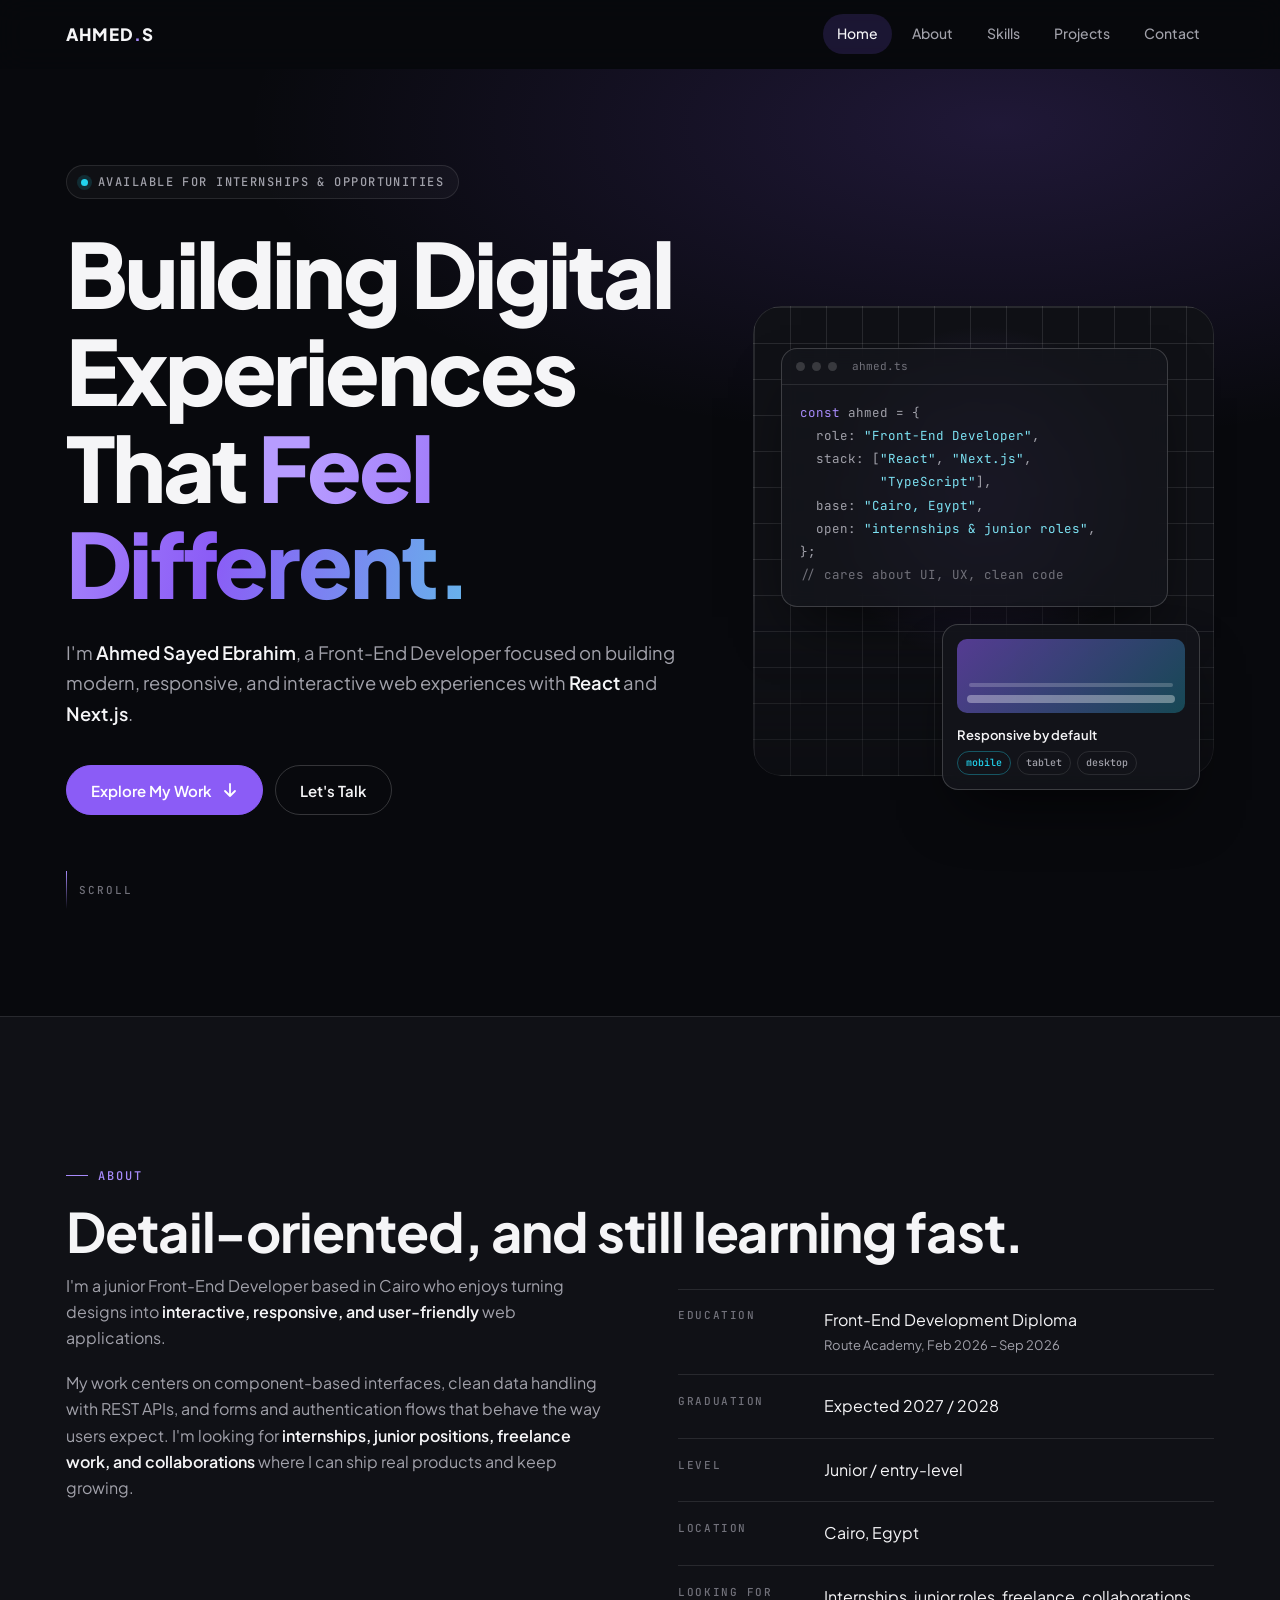
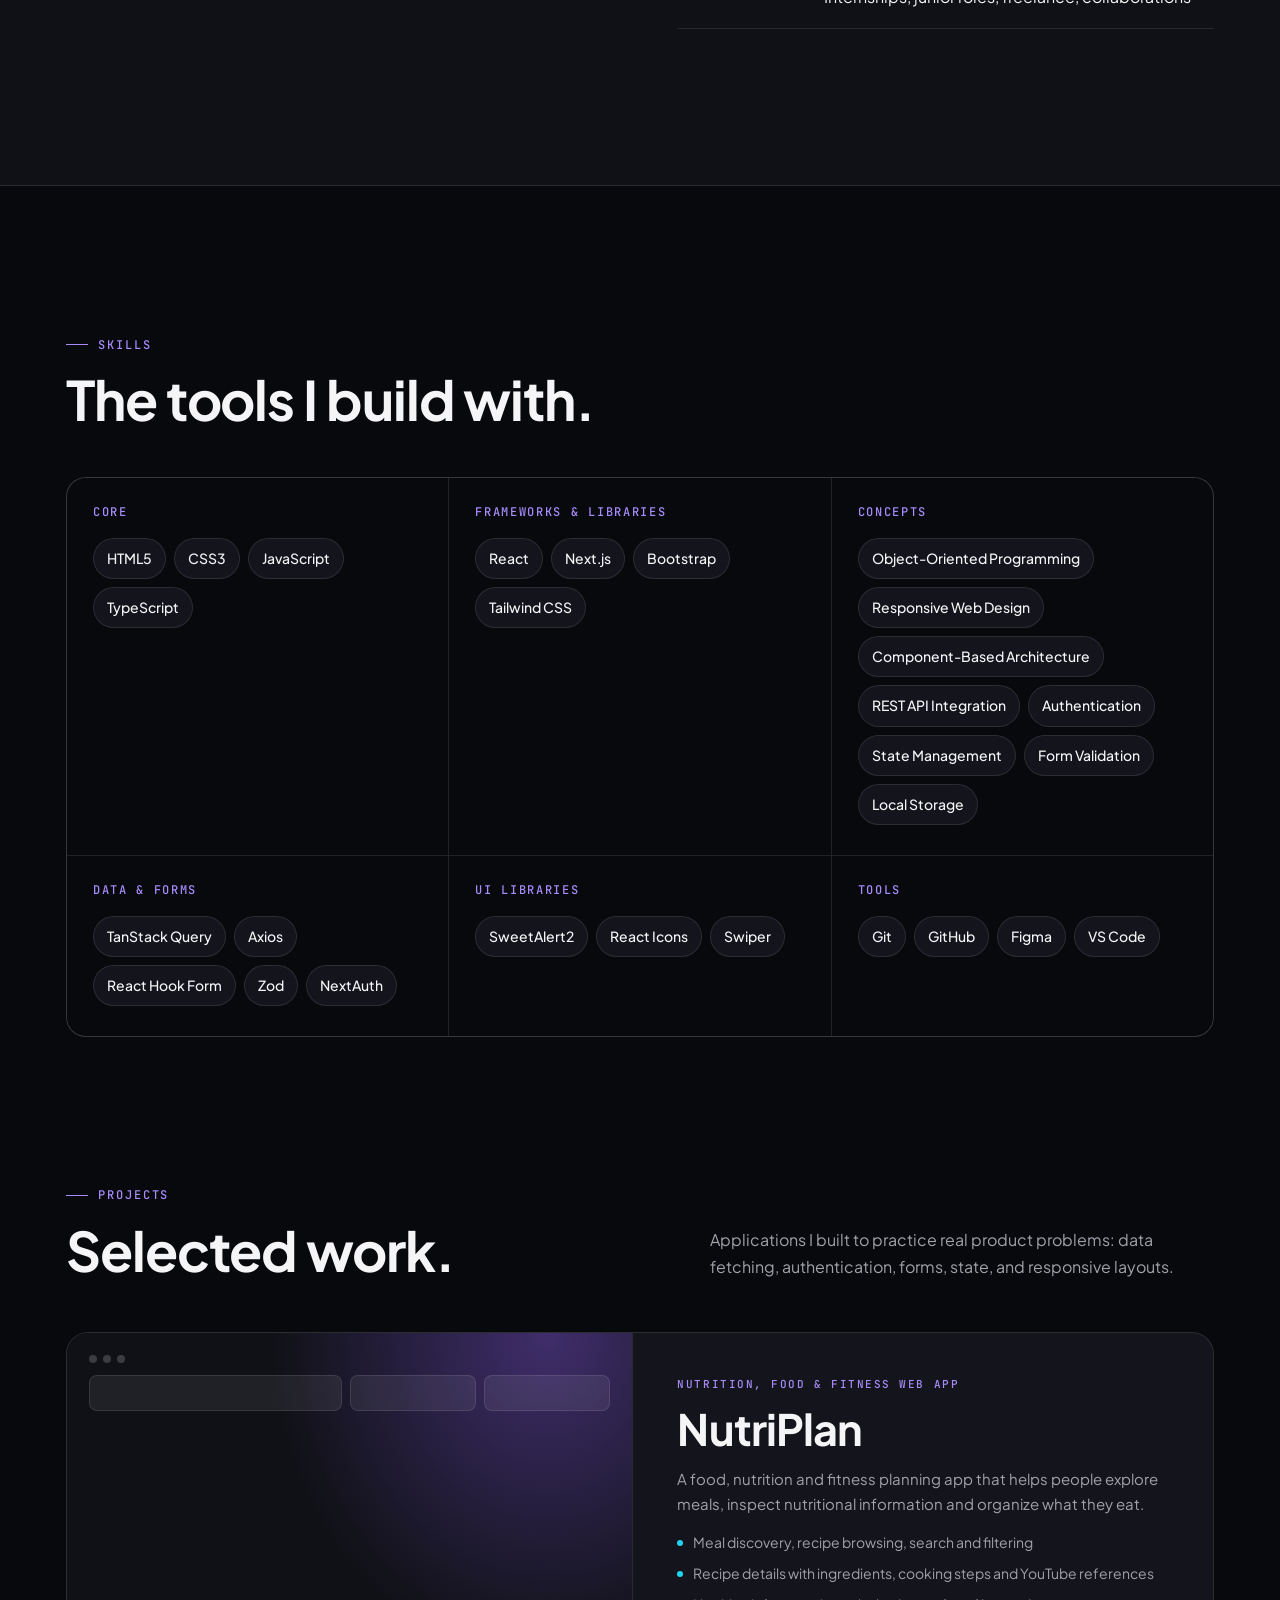
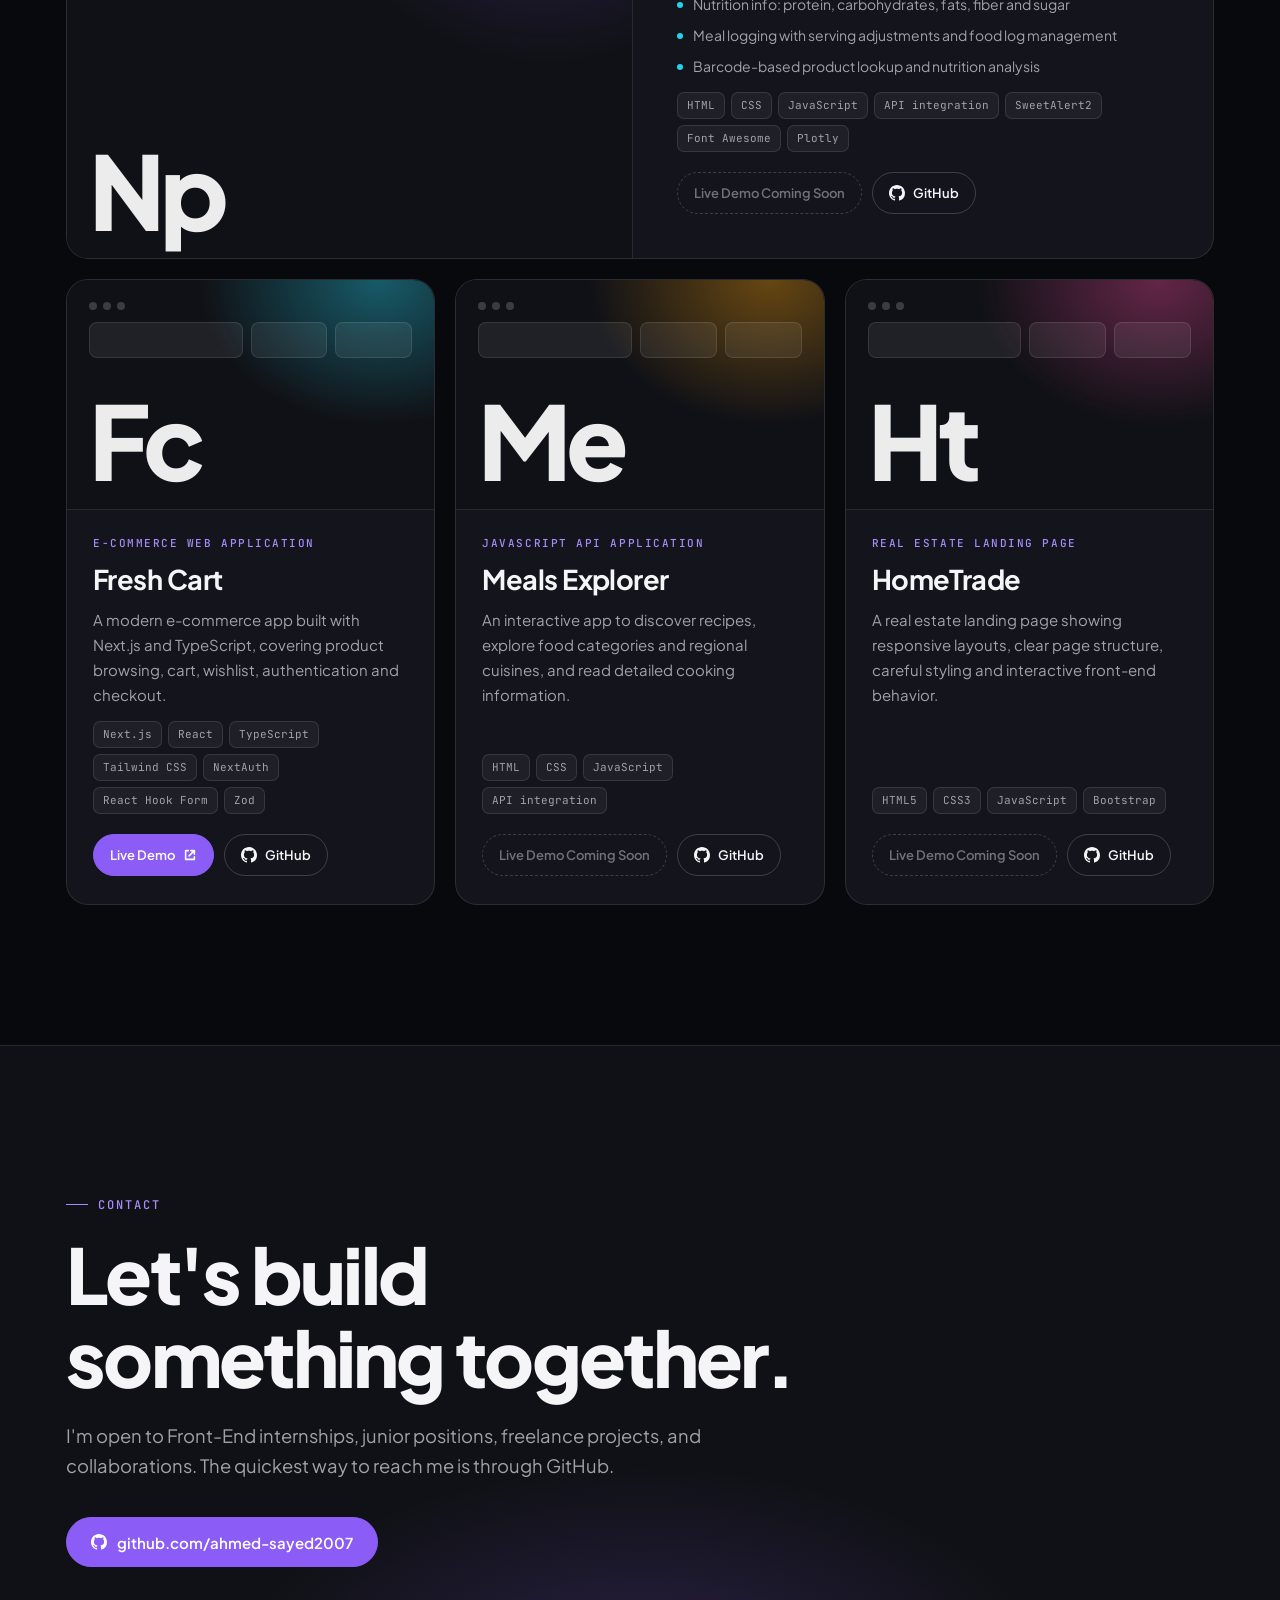
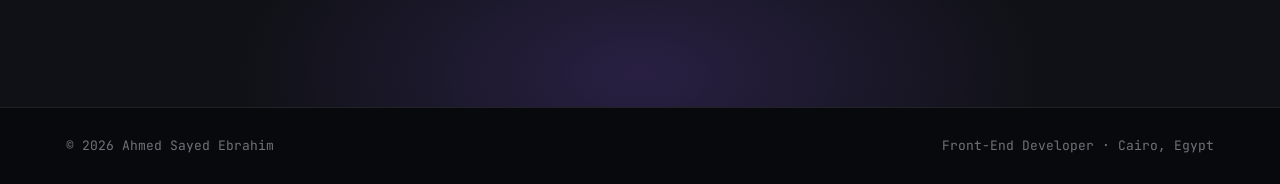
==== index.html @ 76c89a64 "Add portfolio site Single-page Front-End Developer portfolio with cinematic intro and scroll animati" ====
<!doctype html>
<html lang="en">
<head>
<meta charset="utf-8">
<meta name="viewport" content="width=device-width,initial-scale=1,viewport-fit=cover">
<style>html{padding-top:env(safe-area-inset-top,0px);padding-bottom:env(safe-area-inset-bottom,0px)}body{margin:0}img{max-width:100%}[hidden]{display:none!important}</style>
<title>Ahmed Sayed Portfolio</title>
<meta name="claude:viewport-fit-sides" content="cover">
<script>/* Motion is progressive enhancement: skipped for reduced motion, and removed if the setup script fails. */
(function(){var r=document.documentElement;if(!matchMedia('(prefers-reduced-motion: reduce)').matches&&'IntersectionObserver' in window){r.classList.add('anim');setTimeout(function(){if(!window.__animOK)r.classList.remove('anim')},3500)}})();</script>
<meta name="description" content="Ahmed Sayed Ebrahim is a Front-End Developer in Cairo, Egypt, building modern, responsive and interactive web applications with React, Next.js and TypeScript.">
<meta property="og:title" content="Ahmed Sayed Ebrahim | Front-End Developer">
<meta property="og:description" content="Modern, responsive and interactive web experiences with React and Next.js. Open to internships, junior roles and freelance work.">
<meta property="og:type" content="website">
<script>/* ===== Portfolio intro controller =====
   INTRO.mode: "session" plays once per browser session, "always" plays on every load, "off" disables it.
   Skipped for reduced motion and for deep links such as #projects. Everything is cleaned up in finish(). */
(function(){
  var INTRO = {mode: "session", exitAt: 1900};
  var r = document.documentElement, KEY = "ahmed-intro-seen";
  function seen(){ try { return sessionStorage.getItem(KEY) === "1"; } catch(e){ return false; } }
  function mark(){ try { sessionStorage.setItem(KEY, "1"); } catch(e){} }
  if (INTRO.mode === "off" || matchMedia("(prefers-reduced-motion: reduce)").matches ||
      (INTRO.mode === "session" && seen()) || (location.hash && location.hash !== "#home")) return;
  r.classList.add("intro-on", "intro-live");
  var exited = false, done = false, timers = [];
  function later(fn, ms){ timers.push(setTimeout(fn, ms)); }
  function setInert(on){ [].forEach.call(document.querySelectorAll("header.nav, main, footer, .skip"), function(e){ if (on) e.setAttribute("inert", ""); else e.removeAttribute("inert"); }); }
  function release(){ r.classList.remove("intro-on"); setInert(false); }
  function finish(){
    if (done) return; done = true;
    timers.forEach(clearTimeout); release();
    r.classList.remove("intro-live");
    var el = document.getElementById("intro"); if (el) el.remove();
    document.removeEventListener("click", onClick); document.removeEventListener("keydown", onKey);
  }
  function exit(fast){
    if (exited || done) return; exited = true; mark();
    var el = document.getElementById("intro"); if (!el) { finish(); return; }
    el.classList.add("exit"); if (fast) el.classList.add("fast");
    later(release, fast ? 350 : 550);   /* hero entrance starts and scrolling returns while the curtain is still lifting */
    later(finish, fast ? 1100 : 1400);
  }
  function onClick(e){ if (e.target.closest && e.target.closest("#introSkip")) exit(true); }
  function onKey(e){ if (e.key === "Escape") exit(true); }
  document.addEventListener("click", onClick); document.addEventListener("keydown", onKey);
  document.addEventListener("DOMContentLoaded", function(){ if (!exited && !done) setInert(true); });
  later(function(){ exit(false); }, INTRO.exitAt);
  later(finish, 6000);   /* hard failsafe: the page is never held longer than this */
})();</script>
<script type="application/ld+json">{"@context":"https://schema.org","@type":"Person","name":"Ahmed Sayed Ebrahim","jobTitle":"Front-End Developer","address":{"@type":"PostalAddress","addressLocality":"Cairo","addressCountry":"EG"},"sameAs":["https://github.com/ahmed-sayed2007"],"knowsAbout":["React","Next.js","TypeScript","JavaScript","Tailwind CSS","Responsive Web Design"]}</script>
<link rel="preconnect" href="https://fonts.googleapis.com">
<link rel="preconnect" href="https://fonts.gstatic.com" crossorigin>
<link rel="stylesheet" href="https://fonts.googleapis.com/css2?family=Plus+Jakarta+Sans:wght@400;500;600;700;800&family=JetBrains+Mono:wght@400;500&display=swap">
<style>
/* Layout concept: dark editorial single-column flow. Big type hero beside a layered code/UI panel stack,
   one featured project row, then a compact project grid. Purple leads, cyan appears only in small highlights. */
:root{
  --bg:#08090D; --bg2:#101116; --card:#14151C;
  --fg:#F5F5F7; --fg2:#A1A1AA; --fg3:#71717A;
  --accent:#8B5CF6; --accent-text:#A78BFA; --accent2:#22D3EE;
  --line:rgba(255,255,255,.10); --line2:rgba(255,255,255,.18);
  --display:"Plus Jakarta Sans",system-ui,-apple-system,"Segoe UI",sans-serif;
  --mono:"JetBrains Mono",ui-monospace,SFMono-Regular,Menlo,monospace;
  --max:1180px;
  color-scheme:dark;
}
*{box-sizing:border-box}
html{scroll-behavior:smooth;scroll-padding-top:84px}
body{background:var(--bg);color:var(--fg);font:400 16px/1.65 var(--display);-webkit-font-smoothing:antialiased;overflow-x:hidden}
body::before{content:"";position:fixed;inset:0 0 auto;height:env(safe-area-inset-top,0px);z-index:60;background:var(--bg)}
a{color:inherit;text-decoration:none}
h1,h2,h3{margin:0;text-wrap:balance;letter-spacing:-.02em;line-height:1.08}
p{margin:0}
:focus-visible{outline:2px solid var(--accent2);outline-offset:3px;border-radius:6px}
.skip{position:absolute;left:16px;top:-60px;background:var(--fg);color:var(--bg);padding:8px 14px;border-radius:8px;z-index:100;font-weight:600}
.skip:focus{top:calc(env(safe-area-inset-top,0px) + 8px)}
.wrap{max-width:var(--max);margin:0 auto;padding-left:max(16px,env(safe-area-inset-left,0px));padding-right:max(16px,env(safe-area-inset-right,0px))}
section{padding-block:clamp(72px,11vw,140px)}
.eyebrow{font:500 12px/1 var(--mono);letter-spacing:.16em;text-transform:uppercase;color:var(--accent-text);display:inline-flex;align-items:center;gap:10px}
.eyebrow::before{content:"";width:22px;height:1px;background:var(--accent-text)}
.h2{font-size:clamp(2rem,5vw,3.4rem);font-weight:700;margin-top:18px}

/* nav */
.nav{position:sticky;top:env(safe-area-inset-top,0px);z-index:50;background:rgba(8,9,13,.72);backdrop-filter:blur(14px);-webkit-backdrop-filter:blur(14px);border-bottom:1px solid var(--line)}
.nav .wrap{display:flex;align-items:center;justify-content:space-between;height:68px}
.logo{font:800 17px/1 var(--display);letter-spacing:.06em}
.logo i{font-style:normal;color:var(--accent-text)}
.links{display:flex;gap:6px;align-items:center}
.links a{font-size:14px;font-weight:500;color:var(--fg2);padding:8px 14px;border-radius:999px;transition:color .2s,background .2s}
.links a:hover{color:var(--fg);background:rgba(255,255,255,.06)}
.links a.on{color:var(--fg);background:rgba(139,92,246,.16)}
.burger{display:none;background:none;border:1px solid var(--line2);color:var(--fg);width:44px;height:44px;border-radius:12px;cursor:pointer;align-items:center;justify-content:center}
.burger span,.burger span::before,.burger span::after{display:block;width:18px;height:2px;background:currentColor;border-radius:2px;position:relative;transition:transform .25s,background .25s}
.burger span::before,.burger span::after{content:"";position:absolute;left:0}
.burger span::before{top:-6px}.burger span::after{top:6px}
.burger[aria-expanded="true"] span{background:transparent}
.burger[aria-expanded="true"] span::before{transform:translateY(6px) rotate(45deg)}
.burger[aria-expanded="true"] span::after{transform:translateY(-6px) rotate(-45deg)}
@media(max-width:760px){
  .burger{display:inline-flex}
  .links{position:absolute;left:0;right:0;top:100%;flex-direction:column;align-items:stretch;gap:2px;padding:12px max(16px,env(safe-area-inset-right,0px)) 16px max(16px,env(safe-area-inset-left,0px));background:rgba(8,9,13,.96);border-bottom:1px solid var(--line);display:none}
  .links.open{display:flex}
  .links a{padding:14px 16px;font-size:16px}
}

/* hero */
.hero{overflow:hidden;padding-top:clamp(48px,8vw,96px);padding-bottom:clamp(56px,8vw,100px);position:relative;isolation:isolate}
.hero::before{content:"";position:absolute;inset:-10% -20% auto -20%;height:80%;z-index:-1;background:radial-gradient(60% 60% at 70% 20%,rgba(139,92,246,.18),transparent 70%)}
.hero-grid{display:grid;grid-template-columns:minmax(0,1.15fr) minmax(0,.85fr);gap:clamp(32px,5vw,72px);align-items:center}
.status{display:inline-flex;align-items:center;gap:10px;font:500 12px/1 var(--mono);letter-spacing:.12em;text-transform:uppercase;color:var(--fg2);border:1px solid var(--line);background:rgba(255,255,255,.03);padding:10px 14px;border-radius:999px}
.dot{width:7px;height:7px;border-radius:50%;background:var(--accent2);box-shadow:0 0 0 4px rgba(34,211,238,.14);animation:pulse 2.4s ease-in-out infinite}
@keyframes pulse{50%{box-shadow:0 0 0 7px rgba(34,211,238,0)}}
.hero h1{font-size:clamp(2.5rem,7.2vw,5.6rem);font-weight:800;margin-top:26px;letter-spacing:-.035em}
.grad{background:linear-gradient(100deg,#B79CFF 10%,var(--accent) 55%,#5EC8E8 110%);-webkit-background-clip:text;background-clip:text;color:transparent}
.lede{max-width:52ch;margin-top:26px;color:var(--fg2);font-size:clamp(1rem,1.6vw,1.15rem)}
.lede b{color:var(--fg);font-weight:600}
.cta{display:flex;flex-wrap:wrap;gap:12px;margin-top:36px}
.btn{display:inline-flex;align-items:center;gap:10px;font:600 15px/1 var(--display);padding:16px 24px;border-radius:999px;border:1px solid var(--line2);color:var(--fg);background:transparent;cursor:pointer;transition:transform .2s,background .2s,border-color .2s}
.btn:hover{transform:translateY(-2px);border-color:rgba(255,255,255,.34);background:rgba(255,255,255,.05)}
.btn.primary{background:var(--accent);border-color:var(--accent);color:#fff}
.btn.primary:hover{background:#9B73F8;border-color:#9B73F8}
.btn svg{width:16px;height:16px}
.scroll{display:inline-flex;align-items:center;gap:12px;margin-top:56px;font:500 11px/1 var(--mono);letter-spacing:.18em;text-transform:uppercase;color:var(--fg3)}
.scroll i{width:1px;height:38px;background:linear-gradient(var(--accent-text),transparent);animation:drip 2s ease-in-out infinite;transform-origin:top}
@keyframes drip{0%{transform:scaleY(.2)}60%{transform:scaleY(1)}100%{transform:scaleY(1);opacity:.2}}

/* hero visual: layered panels over a light-following grid */
.stage{position:relative;aspect-ratio:1/1.02;max-width:520px;margin-inline:auto;width:100%;--mx:50%;--my:40%}
.grid-bg{position:absolute;inset:0;border-radius:28px;border:1px solid var(--line);background:
  radial-gradient(240px circle at var(--mx) var(--my),rgba(139,92,246,.28),transparent 70%),
  linear-gradient(var(--line) 1px,transparent 1px) 0 0/36px 36px,
  linear-gradient(90deg,var(--line) 1px,transparent 1px) 0 0/36px 36px,var(--bg2);
  -webkit-mask:linear-gradient(#000 60%,rgba(0,0,0,.55));mask:linear-gradient(#000 60%,rgba(0,0,0,.55))}
.panel{position:absolute;background:rgba(20,21,28,.82);backdrop-filter:blur(10px);-webkit-backdrop-filter:blur(10px);border:1px solid var(--line2);border-radius:16px;box-shadow:0 30px 60px -20px rgba(0,0,0,.7)}
.code{left:6%;top:9%;width:84%;padding:0;animation:float 9s ease-in-out infinite}
.bar{display:flex;align-items:center;gap:7px;padding:12px 14px;border-bottom:1px solid var(--line)}
.bar i{width:9px;height:9px;border-radius:50%;background:rgba(255,255,255,.16)}
.bar span{margin-left:8px;font:400 11px/1 var(--mono);color:var(--fg3)}
.code pre{margin:0;padding:16px 18px 20px;font:400 clamp(10.5px,1.55vw,12.5px)/1.85 var(--mono);color:var(--fg2);overflow:hidden;white-space:pre-wrap}
.k{color:var(--accent-text)}.s{color:#7DE3F4}.c{color:var(--fg3)}
.card{right:3%;bottom:-3%;width:56%;padding:14px;animation:float 9s ease-in-out -4s infinite reverse}
.mock{height:74px;border-radius:10px;background:linear-gradient(135deg,rgba(139,92,246,.55),rgba(34,211,238,.28));position:relative;overflow:hidden}
.mock::after{content:"";position:absolute;inset:auto 10px 10px 10px;height:8px;border-radius:4px;background:rgba(255,255,255,.35);box-shadow:0 -14px 0 -2px rgba(255,255,255,.2)}
.card h4{margin:12px 0 4px;font-size:13px;font-weight:600}
.chips{display:flex;gap:6px;flex-wrap:wrap}
.chips span{font:500 10px/1 var(--mono);padding:6px 8px;border-radius:999px;border:1px solid var(--line);color:var(--fg2)}
.chips span.live{color:var(--accent2);border-color:rgba(34,211,238,.35)}
@keyframes float{50%{transform:translateY(-8px)}}

/* about */
.about{background:var(--bg2);border-block:1px solid var(--line)}
.about-grid{display:grid;grid-template-columns:minmax(0,1fr) minmax(0,1fr);gap:clamp(32px,6vw,96px);margin-top:12px}
.about p{color:var(--fg2);max-width:58ch}
.about p+p{margin-top:18px}
.about p b{color:var(--fg);font-weight:600}
.facts{display:grid;gap:0;align-self:start;border-top:1px solid var(--line)}
.fact{display:grid;grid-template-columns:130px minmax(0,1fr);gap:16px;padding:18px 0;border-bottom:1px solid var(--line)}
.fact dt{font:500 11px/1.6 var(--mono);letter-spacing:.14em;text-transform:uppercase;color:var(--fg3)}
.fact dd{margin:0;color:var(--fg)}
.fact small{display:block;color:var(--fg2);font-size:13px;margin-top:2px}
@media(max-width:820px){.hero-grid,.about-grid{grid-template-columns:minmax(0,1fr)}.fact{grid-template-columns:100px minmax(0,1fr)}}

/* skills */
.skill-grid{display:grid;grid-template-columns:repeat(auto-fit,minmax(min(100%,300px),1fr));gap:1px;margin-top:48px;background:var(--line);border:1px solid var(--line);border-radius:20px;overflow:hidden}
.skill{background:var(--bg);padding:28px 26px 30px;min-width:0}
.skill h3{font:500 12px/1 var(--mono);letter-spacing:.14em;text-transform:uppercase;color:var(--accent-text)}
.skill ul{list-style:none;margin:20px 0 0;padding:0;display:flex;flex-wrap:wrap;gap:8px}
.skill li{font-size:14px;font-weight:500;padding:8px 13px;border-radius:999px;background:var(--card);border:1px solid var(--line);color:var(--fg);transition:border-color .2s,transform .2s}
.skill li:hover{border-color:rgba(139,92,246,.6);transform:translateY(-2px)}

/* projects */
.proj-head{display:flex;justify-content:space-between;align-items:end;gap:24px;flex-wrap:wrap}
.proj-head p{color:var(--fg2);max-width:42ch}
.projects{display:grid;grid-template-columns:repeat(3,minmax(0,1fr));gap:20px;margin-top:52px}
.proj{background:var(--card);border:1px solid var(--line);border-radius:22px;overflow:hidden;display:flex;flex-direction:column;min-width:0;transition:border-color .25s,transform .25s}
.proj:hover{border-color:rgba(139,92,246,.55);transform:translateY(-4px)}
.proj.feat{grid-column:1/-1;flex-direction:row}
.media{position:relative;aspect-ratio:16/10;background:var(--bg2);overflow:hidden;border-bottom:1px solid var(--line)}
.proj.feat .media{flex:1.15;aspect-ratio:auto;min-height:340px;border-bottom:0;border-right:1px solid var(--line)}
.media img{width:100%;height:100%;object-fit:cover;display:block}
.ph{position:absolute;inset:0;padding:22px;display:flex;flex-direction:column;gap:12px;background:
  radial-gradient(70% 90% at 85% 0%,color-mix(in srgb,var(--hue) 38%,transparent),transparent 70%),var(--bg2)}
.ph .tb{display:flex;gap:6px}.ph .tb i{width:8px;height:8px;border-radius:50%;background:rgba(255,255,255,.18)}
.ph .mono{margin:auto 0 0;font:800 clamp(3.2rem,9vw,6.4rem)/.9 var(--display);letter-spacing:-.05em;color:rgba(255,255,255,.92)}
.ph .sk{display:grid;grid-template-columns:2fr 1fr 1fr;gap:8px}
.ph .sk b{height:36px;border-radius:8px;background:rgba(255,255,255,.07);border:1px solid var(--line)}
.body{padding:26px 26px 28px;display:flex;flex-direction:column;gap:14px;min-width:0;flex:1}
.proj.feat .body{flex:1;padding:clamp(26px,4vw,44px);justify-content:center}
.cat{font:500 11px/1.4 var(--mono);letter-spacing:.14em;text-transform:uppercase;color:var(--accent-text)}
.proj h3{font-size:clamp(1.4rem,2.4vw,1.7rem);font-weight:700}
.proj.feat h3{font-size:clamp(1.9rem,3.6vw,2.7rem)}
.desc{color:var(--fg2);font-size:15px}
.feats{list-style:none;margin:0;padding:0;display:grid;gap:8px;font-size:14px;color:var(--fg2)}
.feats li{display:flex;gap:10px}
.feats li::before{content:"";flex:none;width:6px;height:6px;margin-top:9px;border-radius:50%;background:var(--accent2)}
.tech{display:flex;flex-wrap:wrap;gap:6px;margin-top:auto}
.tech span{font:400 11px/1 var(--mono);padding:7px 9px;border-radius:7px;background:rgba(255,255,255,.05);border:1px solid var(--line);color:var(--fg2)}
.links2{display:flex;flex-wrap:wrap;gap:10px;margin-top:6px}
.links2 a,.links2 span{font:600 13px/1 var(--display);padding:12px 16px;border-radius:999px;border:1px solid var(--line2);display:inline-flex;gap:8px;align-items:center;transition:background .2s,border-color .2s}
.links2 a:hover{background:rgba(255,255,255,.06);border-color:rgba(255,255,255,.34)}
.links2 a.live{background:var(--accent);border-color:var(--accent);color:#fff}
.links2 a.live:hover{background:#9B73F8}
.links2 span{color:var(--fg3);border-style:dashed}
@media(max-width:980px){.projects{grid-template-columns:repeat(2,minmax(0,1fr))}}
@media(max-width:760px){.projects{grid-template-columns:minmax(0,1fr)}.proj.feat{flex-direction:column}.proj.feat .media{min-height:0;aspect-ratio:16/10;border-right:0;border-bottom:1px solid var(--line)}}

/* contact */
.contact{background:var(--bg2);border-top:1px solid var(--line);position:relative;isolation:isolate;overflow:hidden}
.contact::before{content:"";position:absolute;left:50%;bottom:-40%;width:90%;height:90%;transform:translateX(-50%);z-index:-1;background:radial-gradient(50% 50% at 50% 50%,rgba(139,92,246,.2),transparent 70%)}
.contact h2{font-size:clamp(2.2rem,6.4vw,4.8rem);font-weight:800;letter-spacing:-.035em;margin-top:20px;max-width:16ch}
.contact p.lede{margin-top:22px}
.reach{display:flex;flex-wrap:wrap;gap:12px;margin-top:36px;align-items:center}
.mail{font:500 14px/1 var(--mono);color:var(--fg2);display:inline-flex;gap:10px;align-items:center;padding:15px 18px;border:1px solid var(--line2);border-radius:999px}
footer{padding-block:28px;border-top:1px solid var(--line);color:var(--fg3);font:400 13px/1.5 var(--mono)}
footer .wrap{display:flex;justify-content:space-between;flex-wrap:wrap;gap:10px}

/* ============ MOTION SYSTEM ============
   Hidden start states only exist under html.anim (set by the top script), so content stays visible without JS or with reduced motion.
   Animations use backwards fill, so hover transforms keep working after an element has revealed. */
:root{--ease:cubic-bezier(.22,1,.36,1)}
@keyframes navIn{from{opacity:0;transform:translateY(-16px)}}
@keyframes blurIn{from{opacity:0;filter:blur(10px);transform:translateY(8px)}}
@keyframes lineUp{from{transform:translateY(112%)}}
@keyframes gradIn{from{clip-path:inset(-14% 100% -14% 0);opacity:.25}to{clip-path:inset(-14% -2% -14% 0);opacity:1}}
@keyframes heroUp{from{opacity:0;transform:translateY(18px)}}
@keyframes fadeIn{from{opacity:0}}
@keyframes panelIn{from{opacity:0;scale:.94;translate:0 14px}}
@keyframes glowIn{from{opacity:0;transform:translateY(-30px)}}
@keyframes rvUp{from{opacity:0;transform:translateY(24px)}}
@keyframes rvScale{from{opacity:0;transform:translateY(18px) scale(.96)}}
@keyframes clipIn{from{clip-path:inset(0 100% 0 0)}}
@keyframes imgSettle{from{transform:scale(1.14)}}
@keyframes drawX{from{transform:scaleX(0)}}

/* navbar */
.nav{transition:background .35s var(--ease),border-color .35s var(--ease),box-shadow .35s var(--ease);border-bottom-color:transparent}
.nav.scrolled{background:rgba(8,9,13,.9);border-bottom-color:var(--line2);box-shadow:0 12px 32px -18px rgba(0,0,0,.9)}
.links a{position:relative}
.links a::after{content:"";position:absolute;left:14px;right:14px;bottom:5px;height:1px;background:var(--accent-text);transform:scaleX(0);transform-origin:left;transition:transform .35s var(--ease)}
.links a:not(.on):hover::after,.links a:not(.on):focus-visible::after{transform:scaleX(1)}
@media(max-width:760px){
  .links{display:flex;visibility:hidden;opacity:0;transform:translateY(-8px);transition:opacity .25s var(--ease),transform .25s var(--ease),visibility 0s linear .25s}
  .links.open{visibility:visible;opacity:1;transform:none;transition-delay:0s}
  .links a::after{left:16px;right:16px;bottom:9px}
}

/* hover polish */
.ln{display:block;overflow:hidden;padding-bottom:.14em;margin-bottom:-.14em}
.ln .up{display:block}
.ln .grad{display:inline}
.btn svg{transition:transform .3s var(--ease)}
.btn.primary:hover svg{transform:translateY(3px)}
.reach .btn.primary:hover svg{transform:scale(1.15) rotate(-8deg)}
.proj{transition:border-color .3s,transform .35s var(--ease),box-shadow .35s var(--ease)}
.proj:hover{box-shadow:0 28px 60px -32px rgba(0,0,0,.95),0 0 0 1px rgba(139,92,246,.18)}
.media>*{transition:transform .8s var(--ease)}
.proj:hover .media>*{transform:scale(1.05)}
.links2 a svg{transition:transform .3s var(--ease)}
.links2 a:hover svg{transform:translate(2px,-2px)}
.links2 a:hover svg:first-child:not([width="14"]){transform:scale(1.15)}
.facts{border-top:0;position:relative}
.facts::before{content:"";position:absolute;top:0;left:0;right:0;height:1px;background:var(--line);transform-origin:left}
.hero{--px:0;--py:0}
.hero::before{translate:calc(var(--px)*16px) calc(var(--py)*10px);transition:translate .8s var(--ease)}
.contact::before{transition:opacity 1.4s var(--ease)}

/* hero entrance (plays on load, readable almost immediately) */
html.anim .nav{animation:navIn .6s var(--ease) backwards}
html.anim .status{animation:blurIn .7s var(--ease) .1s backwards}
html.anim .ln .up{animation:lineUp .8s var(--ease) calc(.2s + var(--l)*.1s) backwards}
html.anim .grad{animation:gradIn 1s var(--ease) .55s backwards}
html.anim .hero .lede{animation:heroUp .7s var(--ease) .5s backwards}
html.anim .cta .btn:nth-child(1){animation:heroUp .6s var(--ease) .62s backwards}
html.anim .cta .btn:nth-child(2){animation:heroUp .6s var(--ease) .7s backwards}
html.anim .scroll{animation:fadeIn .7s ease .95s backwards}
html.anim .hero::before{animation:glowIn 1.4s var(--ease) backwards}
html.anim .grid-bg{animation:panelIn .9s var(--ease) .25s backwards}
html.anim .code{animation:panelIn .8s var(--ease) .4s backwards,float 9s ease-in-out infinite}
html.anim .card{animation:panelIn .8s var(--ease) .55s backwards,float 9s ease-in-out -4s infinite reverse}

/* scroll reveals (classes added by JS, triggered once by IntersectionObserver) */
html.anim .rv:not(.in){opacity:0}
html.anim .rv.in{animation:rvUp .7s var(--ease) var(--d,0s) backwards}
html.anim .stg:not(.in)>*{opacity:0}
html.anim .stg.in>*{animation:rvUp .65s var(--ease) calc(var(--base,0s) + var(--i,0)*var(--step,.09s)) backwards}
html.anim .facts:not(.in)::before{transform:scaleX(0)}
html.anim .facts.in::before{animation:drawX 1s var(--ease) backwards}
/* skills */
html.anim .skill.rv.in{animation:rvScale .7s var(--ease) var(--d,0s) backwards}
html.anim .skill:not(.in) li{opacity:0}
html.anim .skill.in li{animation:rvScale .5s var(--ease) calc(var(--d,0s) + .2s + var(--i,0)*.045s) backwards}
/* projects: featured gets a masked image reveal, small cards a simpler rise */
html.anim .proj.feat:not(.in) .media{clip-path:inset(0 100% 0 0)}
html.anim .proj.feat:not(.in) .body>*{opacity:0}
html.anim .proj.feat.in .media{animation:clipIn .9s var(--ease) .05s backwards}
html.anim .proj.feat.in .media>*{animation:imgSettle 1.3s var(--ease) .05s backwards}
html.anim .proj.feat.in .body>*{animation:rvUp .65s var(--ease) calc(.3s + var(--i,0)*.08s) backwards}
html.anim .proj:not(.feat):not(.in){opacity:0}
html.anim .proj:not(.feat).in{animation:rvUp .75s var(--ease) var(--d,0s) backwards}
html.anim .proj:not(.feat).in .media>*{animation:imgSettle 1s var(--ease) var(--d,0s) backwards}
html.anim .proj:not(.in) .tech span{opacity:0}
html.anim .proj.in .tech span{animation:rvScale .45s var(--ease) calc(var(--d,0s) + .45s + var(--i,0)*.04s) backwards}
html.anim .proj:not(.feat):not(.in) .links2>*{opacity:0}
html.anim .proj:not(.feat).in .links2>*{animation:rvUp .5s var(--ease) calc(var(--d,0s) + .55s + var(--i,0)*.07s) backwards}
/* contact */
html.anim .contact:not(.in)::before{opacity:0}

/* ============ CINEMATIC INTRO ============
   Option B: a soft purple light expands behind the name. Exit: the name lifts away, then the panel slides up
   off the real hero, whose own entrance animations are held (paused) until the curtain starts to lift. */
.intro{display:none;position:fixed;inset:0;z-index:100;background:#000;overflow:hidden}
html.intro-live .intro{display:block}
html.intro-on{overflow:hidden}
html.intro-on :is(.nav,.status,.ln .up,.grad,.hero .lede,.cta .btn,.scroll,.grid-bg,.code,.card),
html.intro-on .hero::before{animation-play-state:paused!important}
.i-bg{position:absolute;inset:0;background:var(--bg);animation:iFade .7s ease-out backwards}
.i-grid{position:absolute;inset:0;background:linear-gradient(var(--line) 1px,transparent 1px) 0 0/44px 44px,linear-gradient(90deg,var(--line) 1px,transparent 1px) 0 0/44px 44px;-webkit-mask:radial-gradient(60% 55% at 50% 50%,#000,transparent 78%);mask:radial-gradient(60% 55% at 50% 50%,#000,transparent 78%);animation:iFade 1s ease-out .15s backwards}
.i-glow{position:absolute;left:50%;top:50%;width:min(96vw,860px);aspect-ratio:1.5;translate:-50% -50%;background:radial-gradient(closest-side,rgba(139,92,246,.40),rgba(139,92,246,.12) 55%,transparent 74%);animation:iGlow 1.6s var(--ease) .1s backwards}
.i-center{position:absolute;inset:0;display:flex;flex-direction:column;align-items:center;justify-content:center;padding-inline:max(16px,env(safe-area-inset-left,0px)) max(16px,env(safe-area-inset-right,0px))}
.i-name{font:800 clamp(1.5rem,5.4vw,3.6rem)/1.18 var(--display);letter-spacing:.14em;padding-left:.14em;text-transform:uppercase;text-align:center;text-wrap:balance;max-width:100%;animation:iName 1s var(--ease) .3s backwards}
.i-rule{width:min(240px,50vw);height:1px;margin:24px 0 22px;background:linear-gradient(90deg,transparent,var(--accent),var(--accent2),transparent);animation:iRule .9s var(--ease) .85s backwards}
.i-role{font:500 clamp(.7rem,2.2vw,.95rem)/1.4 var(--mono);letter-spacing:.42em;padding-left:.42em;text-transform:uppercase;text-align:center;color:var(--fg2);animation:iRole .8s var(--ease) 1s backwards}
.i-prog{position:absolute;left:0;right:0;bottom:calc(34px + env(safe-area-inset-bottom,0px));display:flex;flex-direction:column;align-items:center;gap:12px;font:500 10px/1 var(--mono);letter-spacing:.26em;padding-left:.26em;text-transform:uppercase;color:var(--fg3);animation:iFade .6s ease .5s backwards}
.i-prog i{display:block;position:relative;overflow:hidden;width:min(180px,46vw);height:1px;background:var(--line2)}
.i-prog i::after{content:"";position:absolute;inset:0;background:linear-gradient(90deg,var(--accent),var(--accent2));transform-origin:left;animation:iBar 1.5s cubic-bezier(.4,0,.2,1) .4s backwards}
.i-skip{position:absolute;top:calc(12px + env(safe-area-inset-top,0px));right:max(8px,env(safe-area-inset-right,0px));padding:14px 12px;background:none;border:0;cursor:pointer;color:var(--fg3);font:500 11px/1 var(--mono);letter-spacing:.18em;text-transform:uppercase;transition:color .2s;animation:iFade .6s ease .4s backwards}
.i-skip:hover{color:var(--fg)}
.intro::after{content:"";position:absolute;left:0;right:0;bottom:0;height:2px;background:linear-gradient(90deg,transparent,var(--accent),var(--accent2),transparent);opacity:0}
.intro.exit{pointer-events:none;animation:iCurtain .85s cubic-bezier(.76,0,.24,1) .25s forwards}
.intro.exit::after{animation:iEdge .85s ease .25s forwards}
.intro.exit .i-center{animation:iOut .45s cubic-bezier(.4,0,1,1) forwards}
.intro.exit .i-prog,.intro.exit .i-skip{animation:iOutFade .3s forwards}
.intro.exit.fast{animation-duration:.6s;animation-delay:.05s}
.intro.exit.fast::after{animation-duration:.6s;animation-delay:.05s}
.intro.exit.fast .i-center{animation-duration:.25s}
@keyframes iFade{from{opacity:0}}
@keyframes iGlow{from{opacity:0;scale:.55}}
@keyframes iName{from{opacity:0;transform:translateY(14px);clip-path:inset(-20% 100% -20% 0)}to{opacity:1;transform:none;clip-path:inset(-20% -2% -20% 0)}}
@keyframes iRule{from{opacity:0;transform:scaleX(0)}}
@keyframes iRole{from{opacity:0;transform:translateY(10px);filter:blur(6px)}}
@keyframes iBar{from{transform:scaleX(0)}}
@keyframes iOut{to{opacity:0;transform:translateY(-16px)}}
@keyframes iOutFade{to{opacity:0}}
@keyframes iCurtain{to{transform:translateY(-100%)}}
@keyframes iEdge{0%{opacity:0}30%{opacity:.9}100%{opacity:0}}

@media(prefers-reduced-motion:reduce){html{scroll-behavior:auto}*,*::before,*::after{animation:none!important;transition:none!important}}
</style>

</head>
<body>
<div class="intro" id="intro">
  <div class="i-bg"></div><div class="i-grid"></div><div class="i-glow"></div>
  <div class="i-center" aria-hidden="true">
    <div class="i-name">Ahmed Sayed Ebrahim</div>
    <div class="i-rule"></div>
    <div class="i-role">Front-End Developer</div>
  </div>
  <div class="i-prog" aria-hidden="true"><span>Portfolio Experience</span><i></i></div>
  <button class="i-skip" id="introSkip" type="button">Skip intro</button>
</div>
<a class="skip" href="#main">Skip to content</a>

<header class="nav">
  <div class="wrap">
    <a class="logo" href="#home" aria-label="Ahmed Sayed, home">AHMED<i>.</i>S</a>
    <button class="burger" id="burger" aria-expanded="false" aria-controls="links" aria-label="Open menu"><span></span></button>
    <nav class="links" id="links" aria-label="Primary">
      <a href="#home">Home</a><a href="#about">About</a><a href="#skills">Skills</a><a href="#projects">Projects</a><a href="#contact">Contact</a>
    </nav>
  </div>
</header>

<main id="main">
<section class="hero" id="home">
  <div class="wrap hero-grid">
    <div>
      <span class="status"><i class="dot"></i>Available for internships &amp; opportunities</span>
      <h1><span class="ln"><span class="up" style="--l:0">Building Digital</span></span> <span class="ln"><span class="up" style="--l:1">Experiences</span></span> <span class="ln"><span class="up" style="--l:2">That <span class="grad">Feel Different.</span></span></span></h1>
      <p class="lede">I'm <b>Ahmed Sayed Ebrahim</b>, a Front-End Developer focused on building modern, responsive, and interactive web experiences with <b>React</b> and <b>Next.js</b>.</p>
      <div class="cta">
        <a class="btn primary" href="#projects">Explore My Work
          <svg viewBox="0 0 16 16" fill="none" stroke="currentColor" stroke-width="1.8" stroke-linecap="round" stroke-linejoin="round" aria-hidden="true"><path d="M8 2v12M3 9l5 5 5-5"/></svg></a>
        <a class="btn" id="talk" href="https://github.com/ahmed-sayed2007" target="_blank" rel="noopener">Let's Talk</a>
      </div>
      <a class="scroll" href="#about" aria-label="Scroll to About"><i></i>Scroll</a>
    </div>
    <div class="stage" id="stage" aria-hidden="true">
      <div class="grid-bg"></div>
      <div class="panel code">
        <div class="bar"><i></i><i></i><i></i><span>ahmed.ts</span></div>
<pre><span class="k">const</span> ahmed = {
  role: <span class="s">"Front-End Developer"</span>,
  stack: [<span class="s">"React"</span>, <span class="s">"Next.js"</span>,
          <span class="s">"TypeScript"</span>],
  base: <span class="s">"Cairo, Egypt"</span>,
  open: <span class="s">"internships &amp; junior roles"</span>,
};
<span class="c">// cares about UI, UX, clean code</span></pre>
      </div>
      <div class="panel card">
        <div class="mock"></div>
        <h4>Responsive by default</h4>
        <div class="chips"><span class="live">mobile</span><span>tablet</span><span>desktop</span></div>
      </div>
    </div>
  </div>
</section>

<section class="about" id="about">
  <div class="wrap">
    <span class="eyebrow">About</span>
    <h2 class="h2">Detail-oriented, and still learning fast.</h2>
    <div class="about-grid">
      <div>
        <p>I'm a junior Front-End Developer based in Cairo who enjoys turning designs into <b>interactive, responsive, and user-friendly</b> web applications.</p>
        <p>My work centers on component-based interfaces, clean data handling with REST APIs, and forms and authentication flows that behave the way users expect. I'm looking for <b>internships, junior positions, freelance work, and collaborations</b> where I can ship real products and keep growing.</p>
      </div>
      <dl class="facts">
        <div class="fact"><dt>Education</dt><dd>Front-End Development Diploma<small>Route Academy, Feb 2026 – Sep 2026</small></dd></div>
        <div class="fact"><dt>Graduation</dt><dd>Expected 2027 / 2028</dd></div>
        <div class="fact"><dt>Level</dt><dd>Junior / entry-level</dd></div>
        <div class="fact"><dt>Location</dt><dd>Cairo, Egypt</dd></div>
        <div class="fact"><dt>Looking for</dt><dd>Internships, junior roles, freelance, collaborations</dd></div>
      </dl>
    </div>
  </div>
</section>

<section id="skills">
  <div class="wrap">
    <span class="eyebrow">Skills</span>
    <h2 class="h2">The tools I build with.</h2>
    <div class="skill-grid" id="skillGrid"></div>
  </div>
</section>

<section id="projects" style="padding-top:0">
  <div class="wrap">
    <div class="proj-head">
      <div><span class="eyebrow">Projects</span><h2 class="h2">Selected work.</h2></div>
      <p>Applications I built to practice real product problems: data fetching, authentication, forms, state, and responsive layouts.</p>
    </div>
    <div class="projects" id="projectGrid"></div>
  </div>
</section>

<section class="contact" id="contact">
  <div class="wrap">
    <span class="eyebrow">Contact</span>
    <h2>Let's build something together.</h2>
    <p class="lede">I'm open to Front-End internships, junior positions, freelance projects, and collaborations. The quickest way to reach me is through GitHub.</p>
    <div class="reach" id="reach"></div>
  </div>
</section>
</main>

<footer><div class="wrap"><span>© 2026 Ahmed Sayed Ebrahim</span><span>Front-End Developer · Cairo, Egypt</span></div></footer>

<script>
/* ============ EDIT HERE ============
   CONFIG: contact links. Leave email / linkedin empty to hide them.
   PROJECTS: add, remove or reorder projects. Set `show:false` to hide one.
   - image: path or data URL of a screenshot (leave "" for the generated placeholder)
   - live: deployment URL ("" shows "Live Demo Coming Soon")
   - repo: GitHub repository URL */
const CONFIG = {
  github: "https://github.com/ahmed-sayed2007",
  email: "",
  linkedin: ""
};

const SKILLS = {
  "Core": ["HTML5","CSS3","JavaScript","TypeScript"],
  "Frameworks & Libraries": ["React","Next.js","Bootstrap","Tailwind CSS"],
  "Concepts": ["Object-Oriented Programming","Responsive Web Design","Component-Based Architecture","REST API Integration","Authentication","State Management","Form Validation","Local Storage"],
  "Data & Forms": ["TanStack Query","Axios","React Hook Form","Zod","NextAuth"],
  "UI Libraries": ["SweetAlert2","React Icons","Swiper"],
  "Tools": ["Git","GitHub","Figma","VS Code"]
};

const PROJECTS = [
  {
    show: true, featured: true,
    title: "NutriPlan",
    category: "Nutrition, Food & Fitness Web App",
    description: "A food, nutrition and fitness planning app that helps people explore meals, inspect nutritional information and organize what they eat.",
    features: [
      "Meal discovery, recipe browsing, search and filtering",
      "Recipe details with ingredients, cooking steps and YouTube references",
      "Nutrition info: protein, carbohydrates, fats, fiber and sugar",
      "Meal logging with serving adjustments and food log management",
      "Barcode-based product lookup and nutrition analysis"
    ],
    tech: ["HTML","CSS","JavaScript","API integration","SweetAlert2","Font Awesome","Plotly"],
    repo: "https://github.com/ahmed-sayed2007",
    live: "", image: "", hue: "#8B5CF6", mono: "Np"
  },
  {
    show: true,
    title: "Fresh Cart",
    category: "E-Commerce Web Application",
    description: "A modern e-commerce app built with Next.js and TypeScript, covering product browsing, cart, wishlist, authentication and checkout.",
    features: [
      "Product listings, details and categories",
      "Cart operations and wishlist",
      "Authentication with protected routes",
      "Validated forms and a checkout workflow"
    ],
    tech: ["Next.js","React","TypeScript","Tailwind CSS","NextAuth","React Hook Form","Zod"],
    repo: "https://github.com/ahmed-sayed2007",
    live: "https://e-commerce-kappa-inky-13.vercel.app", image: "", hue: "#22D3EE", mono: "Fc"
  },
  {
    show: true,
    title: "Meals Explorer",
    category: "JavaScript API Application",
    description: "An interactive app to discover recipes, explore food categories and regional cuisines, and read detailed cooking information.",
    features: [
      "Search and filtering by category and area",
      "Ingredients, instructions and YouTube links",
      "Nutritional information where available"
    ],
    tech: ["HTML","CSS","JavaScript","API integration"],
    repo: "https://github.com/ahmed-sayed2007",
    live: "", image: "", hue: "#F59E0B", mono: "Me"
  },
  {
    show: true,
    title: "HomeTrade",
    category: "Real Estate Landing Page",
    description: "A real estate landing page showing responsive layouts, clear page structure, careful styling and interactive front-end behavior.",
    features: [
      "Responsive landing page layout",
      "Bootstrap grid and components",
      "Interactive JavaScript behavior"
    ],
    tech: ["HTML5","CSS3","JavaScript","Bootstrap"],
    repo: "https://github.com/ahmed-sayed2007",
    live: "", image: "", hue: "#EC4899", mono: "Ht"
  },
  { /* Hidden until the source code can be verified. Set show:true to publish it. */
    show: false,
    title: "Social Posts App",
    category: "Social Media Web Application",
    description: "A React and TypeScript app with authentication, user profile data, a posts feed, comments and post liking.",
    features: ["Login and authentication","Posts feed, comments and likes","Data fetching and caching with TanStack Query"],
    tech: ["React","TypeScript","Axios","TanStack Query","React Hook Form","Zod","React Router","React Toastify"],
    repo: "https://github.com/ahmed-sayed2007",
    live: "", image: "", hue: "#10B981", mono: "Sp"
  }
];

const esc = s => String(s).replace(/[&<>"]/g, c => ({"&":"&amp;","<":"&lt;",">":"&gt;",'"':"&quot;"}[c]));
const ico = {
  gh: '<svg viewBox="0 0 16 16" width="16" height="16" fill="currentColor" aria-hidden="true"><path d="M8 0C3.58 0 0 3.58 0 8c0 3.54 2.29 6.53 5.47 7.59.4.07.55-.17.55-.38 0-.19-.01-.82-.01-1.49-2.01.37-2.53-.49-2.69-.94-.09-.23-.48-.94-.82-1.13-.28-.15-.68-.52-.01-.53.63-.01 1.08.58 1.23.82.72 1.21 1.87.87 2.33.66.07-.52.28-.87.51-1.07-1.78-.2-3.64-.89-3.64-3.95 0-.87.31-1.59.82-2.15-.08-.2-.36-1.02.08-2.12 0 0 .67-.21 2.2.82.64-.18 1.32-.27 2-.27s1.36.09 2 .27c1.53-1.04 2.2-.82 2.2-.82.44 1.1.16 1.92.08 2.12.51.56.82 1.27.82 2.15 0 3.07-1.87 3.75-3.65 3.95.29.25.54.73.54 1.48 0 1.07-.01 1.93-.01 2.2 0 .21.15.46.55.38A8.01 8.01 0 0016 8c0-4.42-3.58-8-8-8z"/></svg>',
  out: '<svg viewBox="0 0 16 16" width="14" height="14" fill="none" stroke="currentColor" stroke-width="1.8" stroke-linecap="round" stroke-linejoin="round" aria-hidden="true"><path d="M6 3H3v10h10v-3M9 3h4v4M13 3L7 9"/></svg>'
};

/* skills */
document.getElementById("skillGrid").innerHTML = Object.entries(SKILLS).map(([g, list]) =>
  `<div class="skill"><h3>${esc(g)}</h3><ul>${list.map(x => `<li>${esc(x)}</li>`).join("")}</ul></div>`).join("");

/* projects */
function media(p){
  if (p.image) return `<div class="media"><img src="${esc(p.image)}" alt="${esc(p.title)} screenshot" loading="lazy"></div>`;
  return `<div class="media" role="img" aria-label="${esc(p.title)} preview"><div class="ph" style="--hue:${esc(p.hue || '#8B5CF6')}">
    <div class="tb"><i></i><i></i><i></i></div><div class="sk"><b></b><b></b><b></b></div><div class="mono">${esc(p.mono || p.title.slice(0,2))}</div></div></div>`;
}
document.getElementById("projectGrid").innerHTML = PROJECTS.filter(p => p.show).map(p => {
  const links = [
    p.live ? `<a class="live" href="${esc(p.live)}" target="_blank" rel="noopener">Live Demo ${ico.out}</a>` : `<span>Live Demo Coming Soon</span>`,
    p.repo ? `<a href="${esc(p.repo)}" target="_blank" rel="noopener">${ico.gh} GitHub</a>` : ""
  ].join("");
  return `<article class="proj${p.featured ? " feat" : ""}">${media(p)}
    <div class="body"><span class="cat">${esc(p.category)}</span><h3>${esc(p.title)}</h3>
    <p class="desc">${esc(p.description)}</p>
    ${p.featured ? `<ul class="feats">${p.features.map(f => `<li>${esc(f)}</li>`).join("")}</ul>` : ""}
    <div class="tech">${p.tech.map(t => `<span>${esc(t)}</span>`).join("")}</div>
    <div class="links2">${links}</div></div></article>`;
}).join("");

/* contact */
(function(){
  const r = document.getElementById("reach");
  let h = `<a class="btn primary" href="${esc(CONFIG.github)}" target="_blank" rel="noopener">${ico.gh} github.com/ahmed-sayed2007</a>`;
  if (CONFIG.linkedin) h += `<a class="btn" href="${esc(CONFIG.linkedin)}" target="_blank" rel="noopener">LinkedIn ${ico.out}</a>`;
  if (CONFIG.email) h += `<span class="mail" id="mailTxt">${esc(CONFIG.email)}</span><button class="btn" id="copyMail" type="button">Copy email</button>`;
  r.innerHTML = h;
  const b = document.getElementById("copyMail");
  if (b) b.onclick = async () => {
    try { await navigator.clipboard.writeText(CONFIG.email); b.textContent = "Copied"; }
    catch(e){ const s = getSelection(), g = document.createRange(); g.selectNodeContents(document.getElementById("mailTxt")); s.removeAllRanges(); s.addRange(g); b.textContent = "Press Ctrl+C"; }
    setTimeout(() => b.textContent = "Copy email", 2000);
  };
  document.getElementById("talk").href = CONFIG.github;
})();

/* mobile menu */
const burger = document.getElementById("burger"), links = document.getElementById("links");
function setMenu(o){ links.classList.toggle("open", o); burger.setAttribute("aria-expanded", o); burger.setAttribute("aria-label", o ? "Close menu" : "Open menu"); }
burger.onclick = () => setMenu(!links.classList.contains("open"));
links.addEventListener("click", e => { if (e.target.closest("a")) setMenu(false); });
document.addEventListener("keydown", e => { if (e.key === "Escape" && links.classList.contains("open")) { setMenu(false); burger.focus(); } });
document.addEventListener("click", e => { if (!e.target.closest(".nav")) setMenu(false); });

/* active section */
const navLinks = [...links.querySelectorAll("a")];
const secs = navLinks.map(a => document.querySelector(a.getAttribute("href")));
function spy(){
  const y = scrollY + 140; let cur = 0;
  secs.forEach((s, i) => { if (s && s.offsetTop <= y) cur = i; });
  if (innerHeight + scrollY >= document.documentElement.scrollHeight - 4) cur = secs.length - 1;
  navLinks.forEach((a, i) => { a.classList.toggle("on", i === cur); if (i === cur) a.setAttribute("aria-current", "true"); else a.removeAttribute("aria-current"); });
}
const navEl = document.querySelector(".nav"); let tick = false;
function onScroll(){ if (tick) return; tick = true; requestAnimationFrame(() => { tick = false; spy(); navEl.classList.toggle("scrolled", scrollY > 8); }); }
addEventListener("scroll", onScroll, {passive:true}); addEventListener("resize", onScroll); onScroll();

/* scroll-reveal setup: marks elements, then reveals each once as it enters the viewport */
(function motion(){
  const root = document.documentElement;
  if (!root.classList.contains("anim")) { window.__animOK = true; return; }
  const $ = (s, c = document) => [...c.querySelectorAll(s)];
  const idx = (el, step, base) => { [...el.children].forEach((c, i) => c.style.setProperty("--i", i)); if (step) el.style.setProperty("--step", step + "s"); if (base) el.style.setProperty("--base", base + "s"); };
  const rv = (sel, d) => $(sel).forEach(el => { el.classList.add("rv", "io"); if (d) el.style.setProperty("--d", d + "s"); });
  const rows = (items, step) => { const by = new Map(); items.forEach(el => { const t = el.offsetTop; if (!by.has(t)) by.set(t, []); by.get(t).push(el); }); by.forEach(l => l.forEach((el, i) => el.style.setProperty("--d", (i * step).toFixed(2) + "s"))); };

  /* section headings */
  rv(".eyebrow"); rv(".h2", .08); rv(".proj-head p", .16);
  /* about: paragraphs stagger, facts rise one by one under a drawn rule */
  const aboutCopy = document.querySelector(".about-grid > div"); idx(aboutCopy, .1, .16); aboutCopy.classList.add("stg", "io");
  const facts = document.querySelector(".facts"); idx(facts, .08, .1); facts.classList.add("stg", "io");
  /* skills: groups rise with a small scale, chips cascade inside */
  const groups = $("#skillGrid .skill"); groups.forEach(g => { g.classList.add("rv", "io"); idx(g.querySelector("ul")); });
  rows(groups, .09);
  /* projects */
  const cards = $(".proj"); cards.forEach(c => { c.classList.add("io"); $(".tech, .links2", c).forEach(el => idx(el)); });
  const feat = document.querySelector(".proj.feat"); if (feat) idx(feat.querySelector(".body"));
  rows(cards.filter(c => !c.classList.contains("feat")), .1);
  /* contact */
  rv(".contact h2", .08); rv(".contact p.lede", .16);
  const reach = document.getElementById("reach"); idx(reach, .09, .24); reach.classList.add("stg", "io");
  document.getElementById("contact").classList.add("io");

  const io = new IntersectionObserver(es => es.forEach(e => {
    /* reveal when visible, and also when already scrolled past (fast scroll, refresh at a lower position) */
    if (e.isIntersecting || e.boundingClientRect.top < 0) { e.target.classList.add("in"); io.unobserve(e.target); }
  }), {threshold: .12, rootMargin: "0px 0px -6% 0px"});
  $(".io").forEach(el => io.observe(el));

  /* subtle depth: hero glow follows the pointer a few pixels */
  const hero = document.querySelector(".hero"); let busy = false;
  hero.addEventListener("pointermove", e => { if (busy) return; busy = true; requestAnimationFrame(() => { busy = false; const r = hero.getBoundingClientRect(); hero.style.setProperty("--px", ((e.clientX - r.left) / r.width - .5).toFixed(3)); hero.style.setProperty("--py", ((e.clientY - r.top) / r.height - .5).toFixed(3)); }); });
  window.__animOK = true;
})();

/* hero light follows pointer */
const stage = document.getElementById("stage");
stage.parentElement.addEventListener("pointermove", e => {
  const r = stage.getBoundingClientRect();
  stage.style.setProperty("--mx", ((e.clientX - r.left) / r.width * 100) + "%");
  stage.style.setProperty("--my", ((e.clientY - r.top) / r.height * 100) + "%");
});
</script>

</body>
</html>
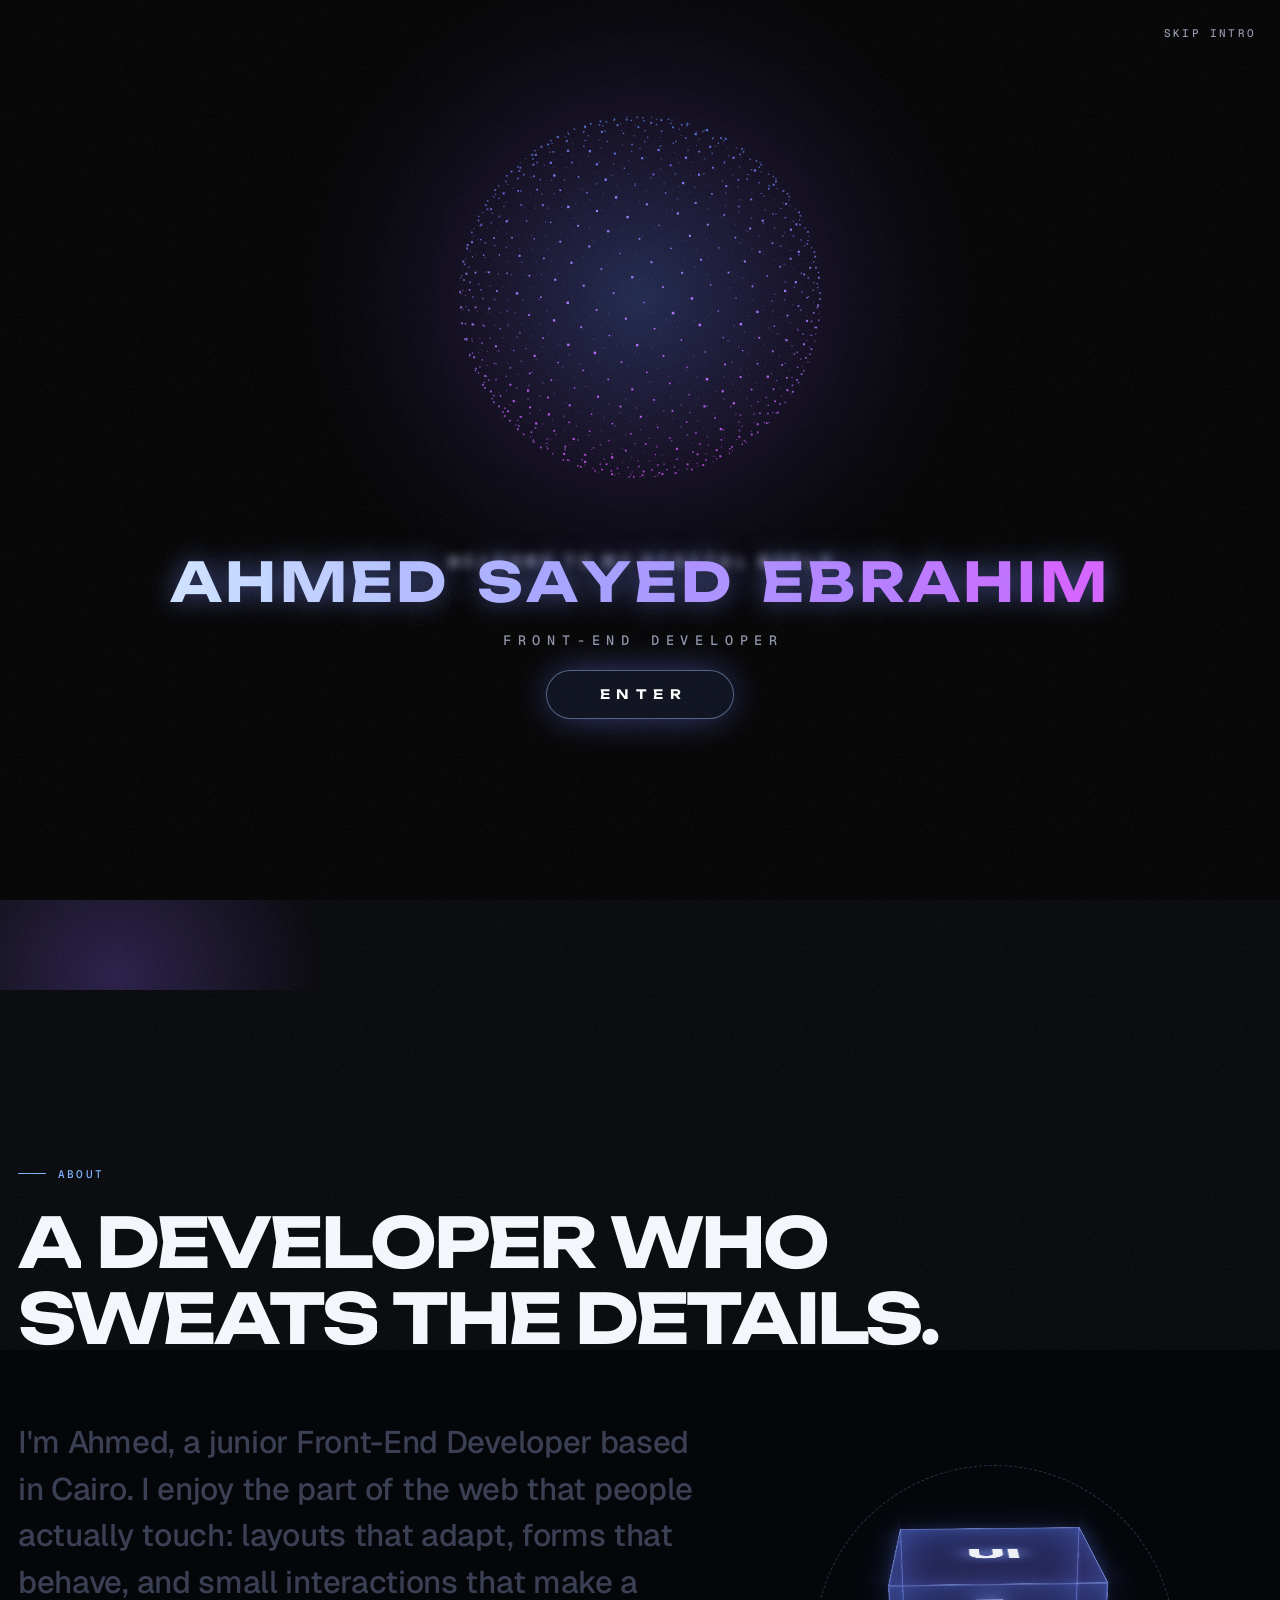
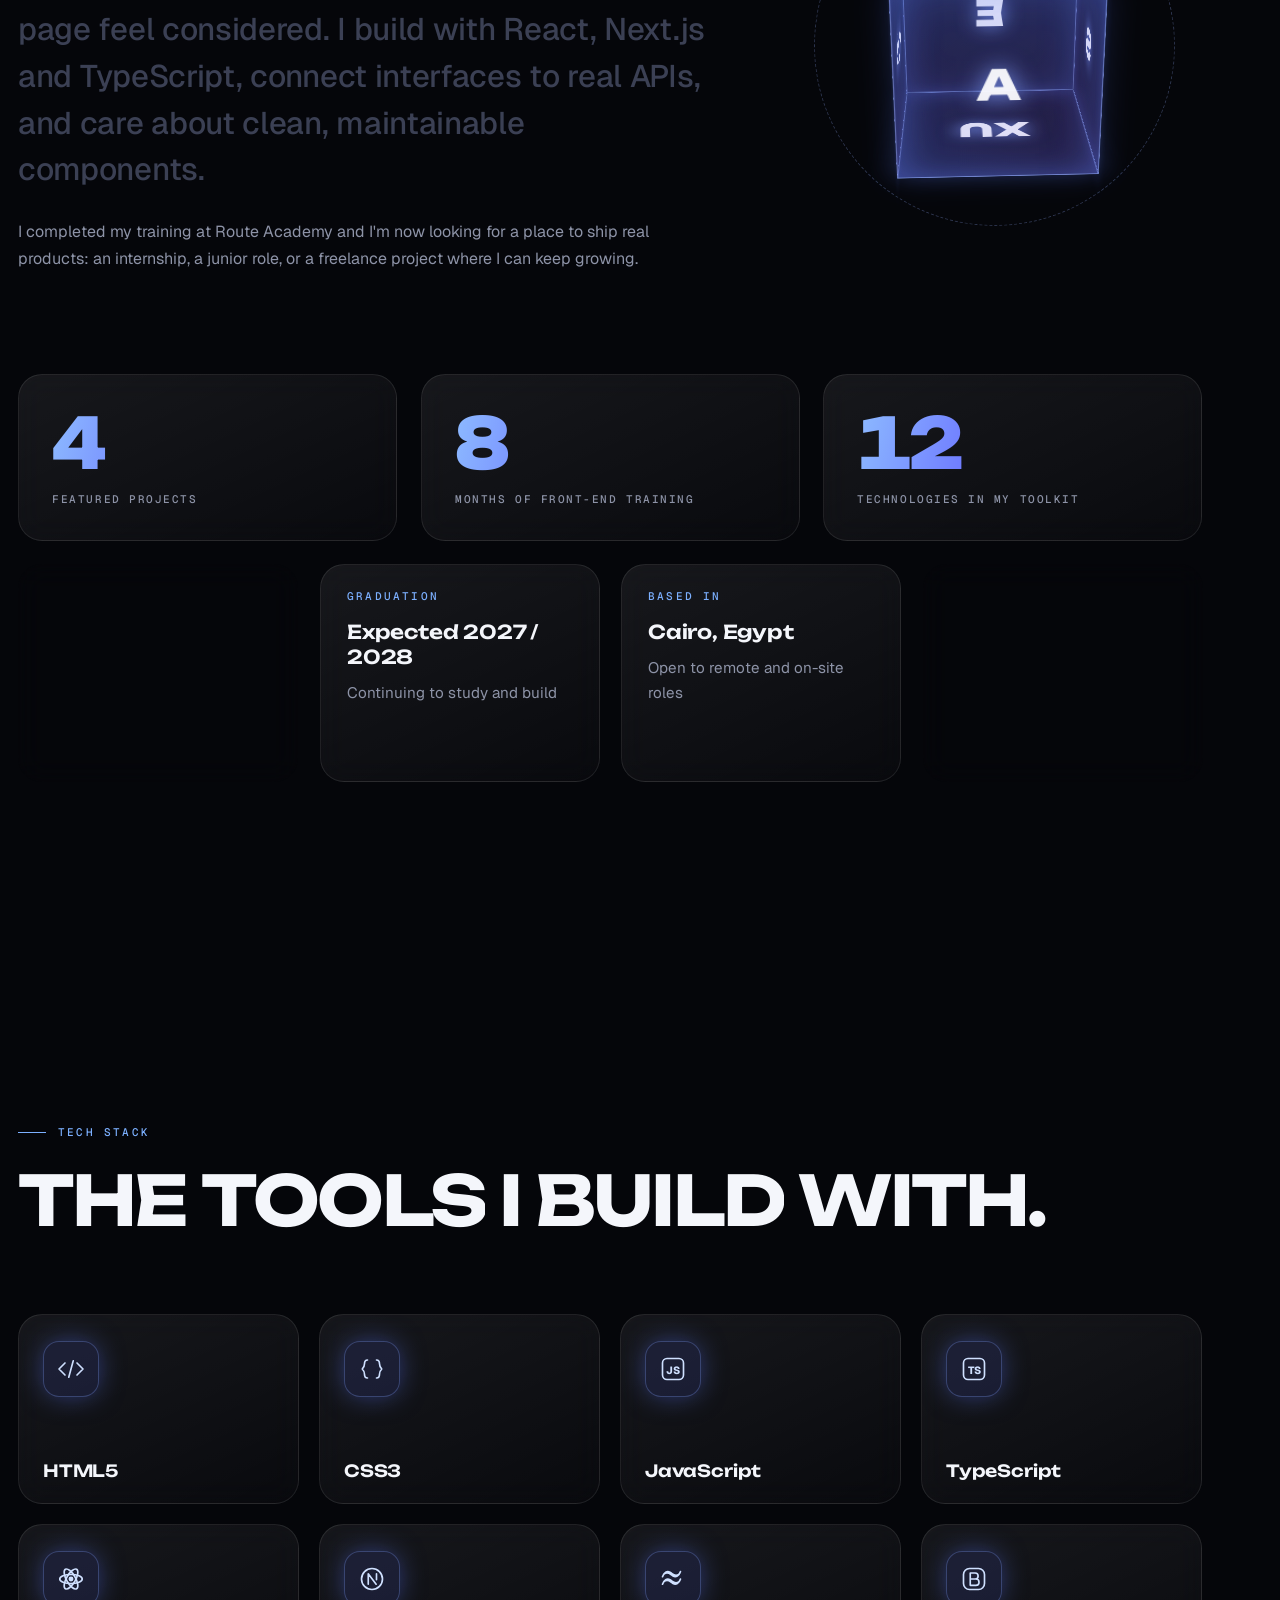
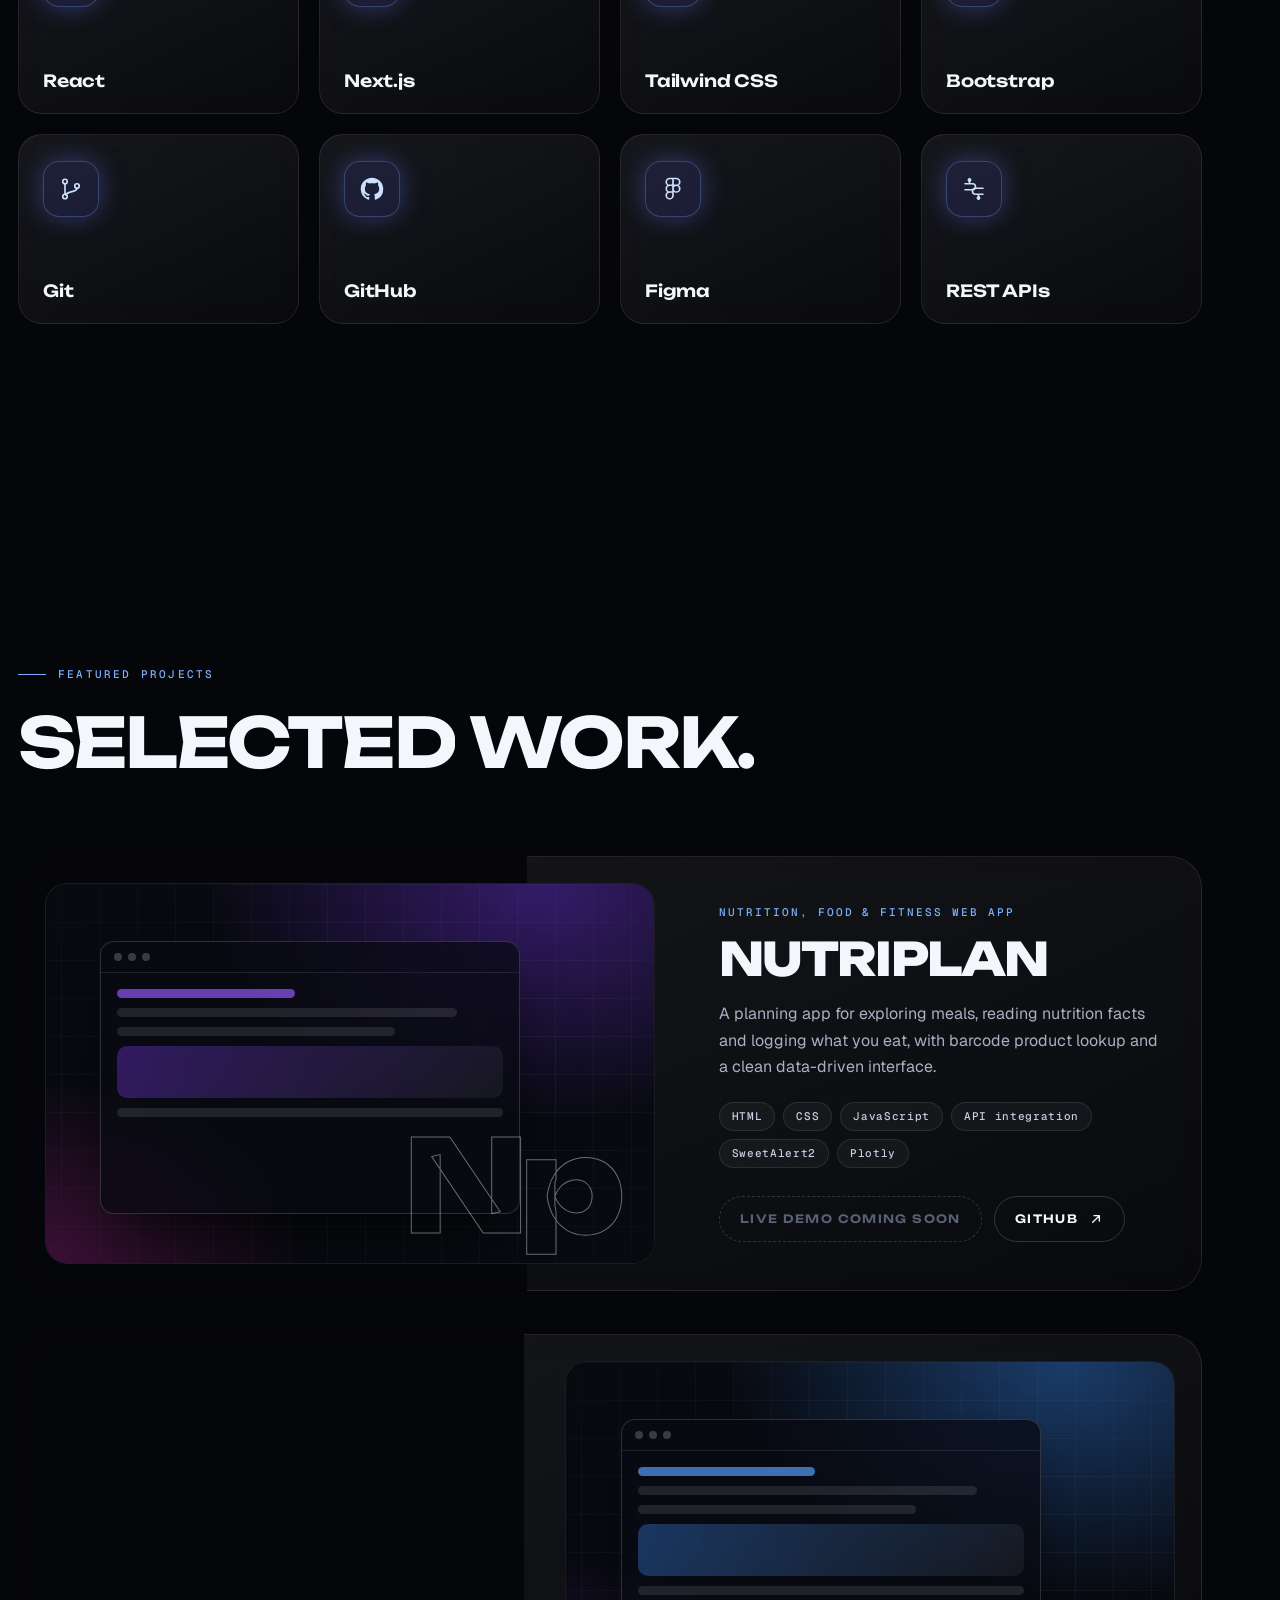
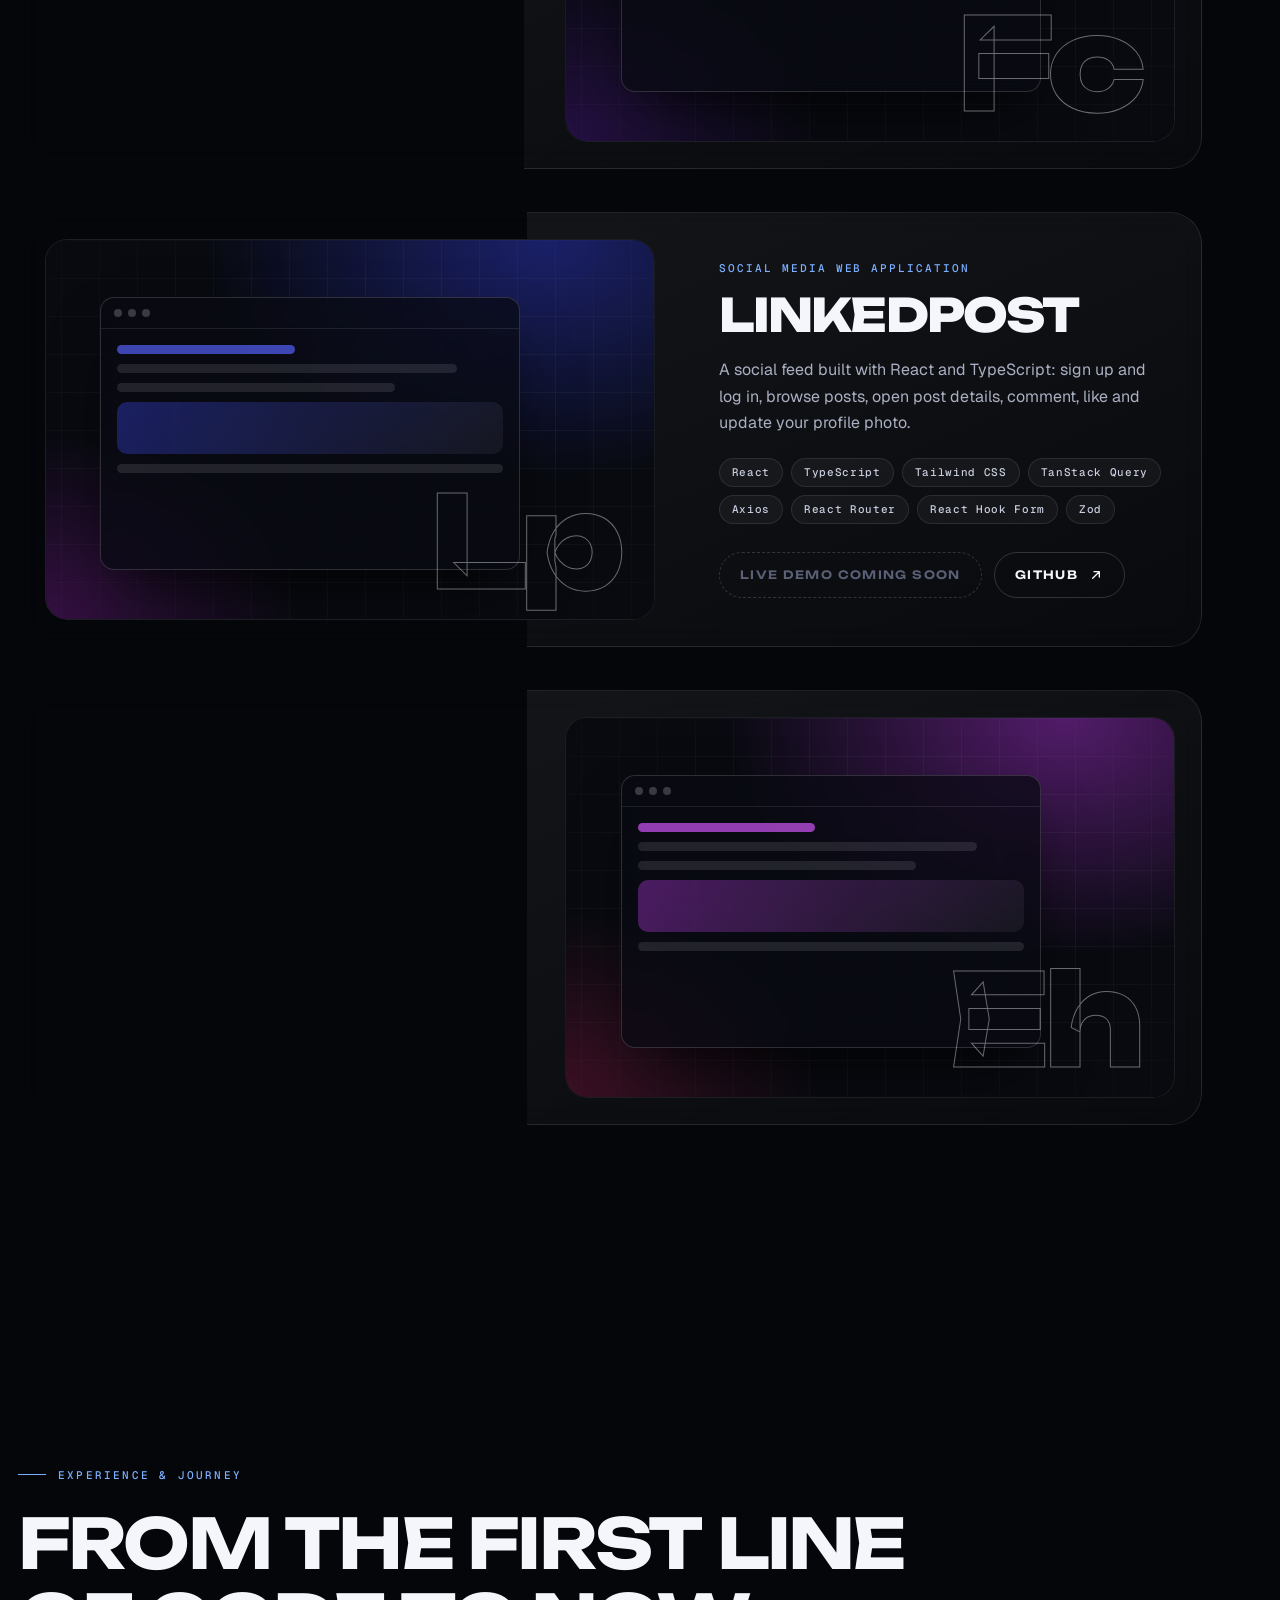
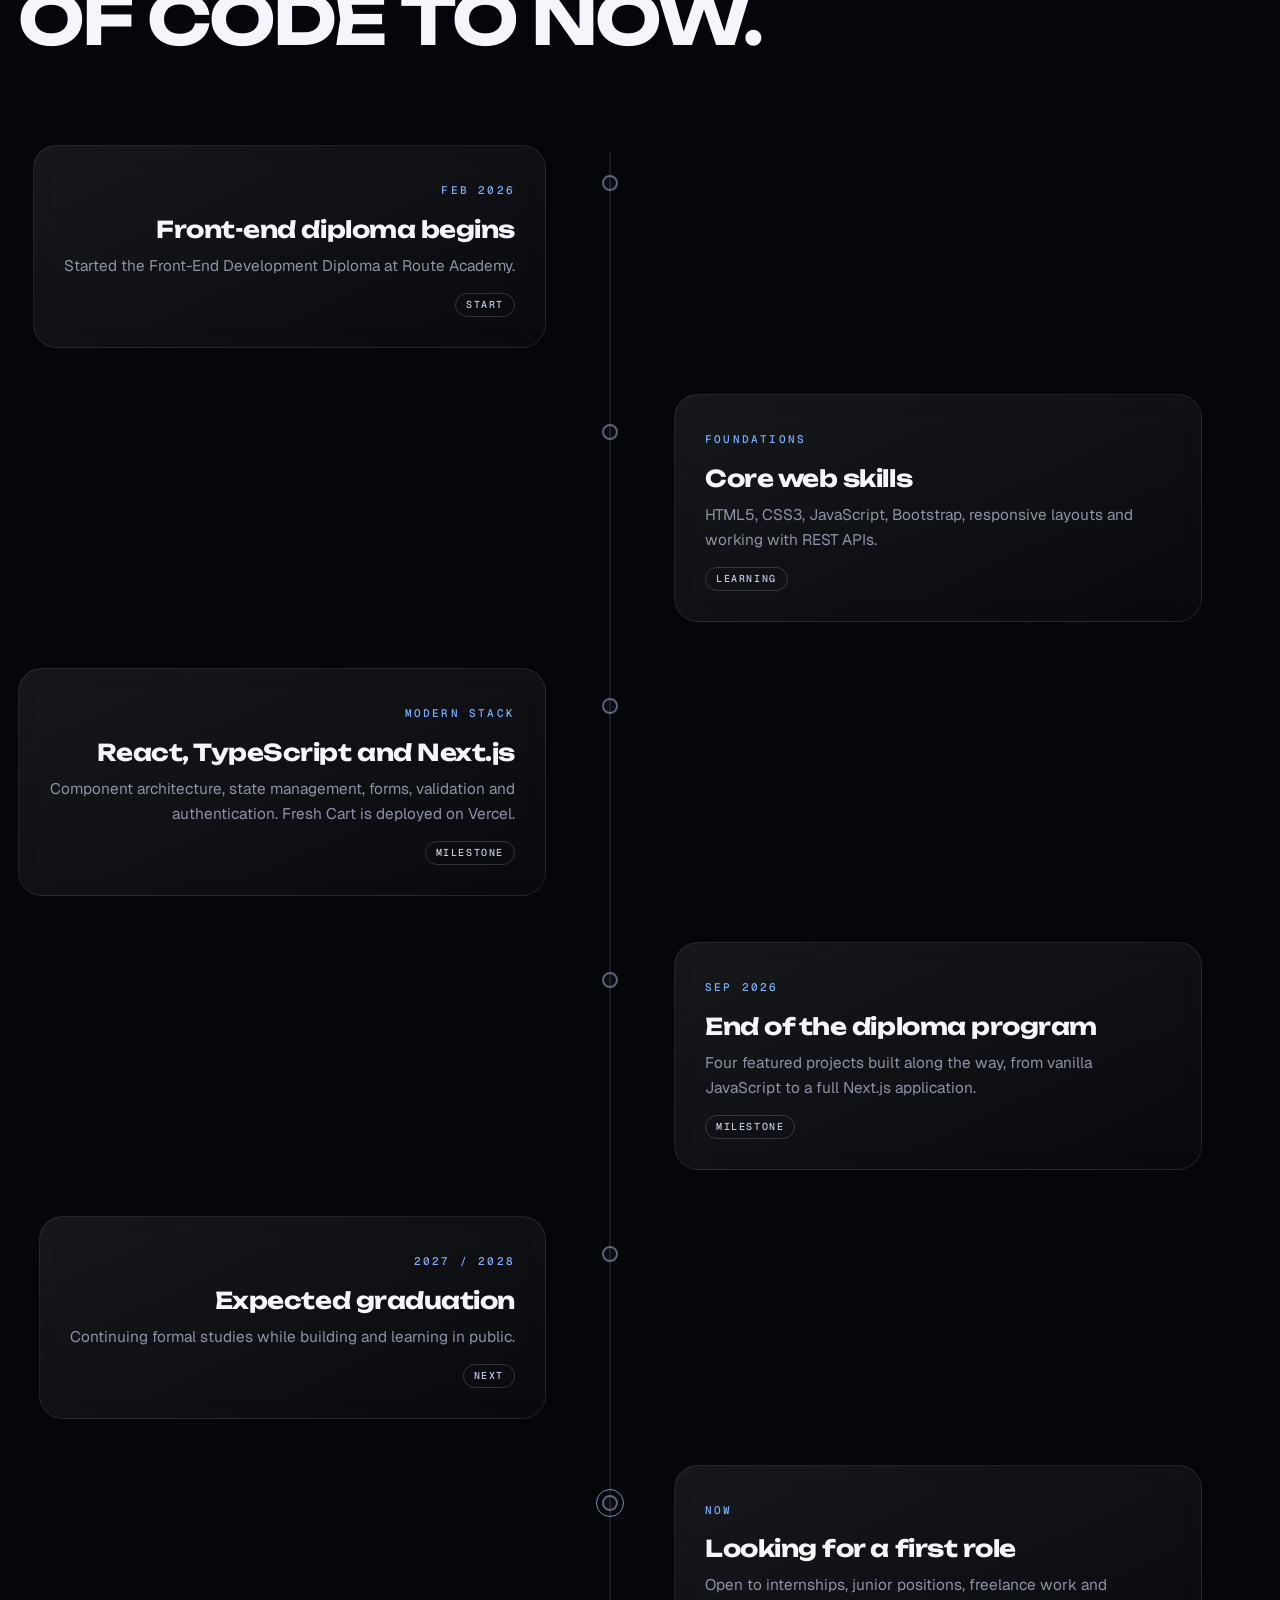
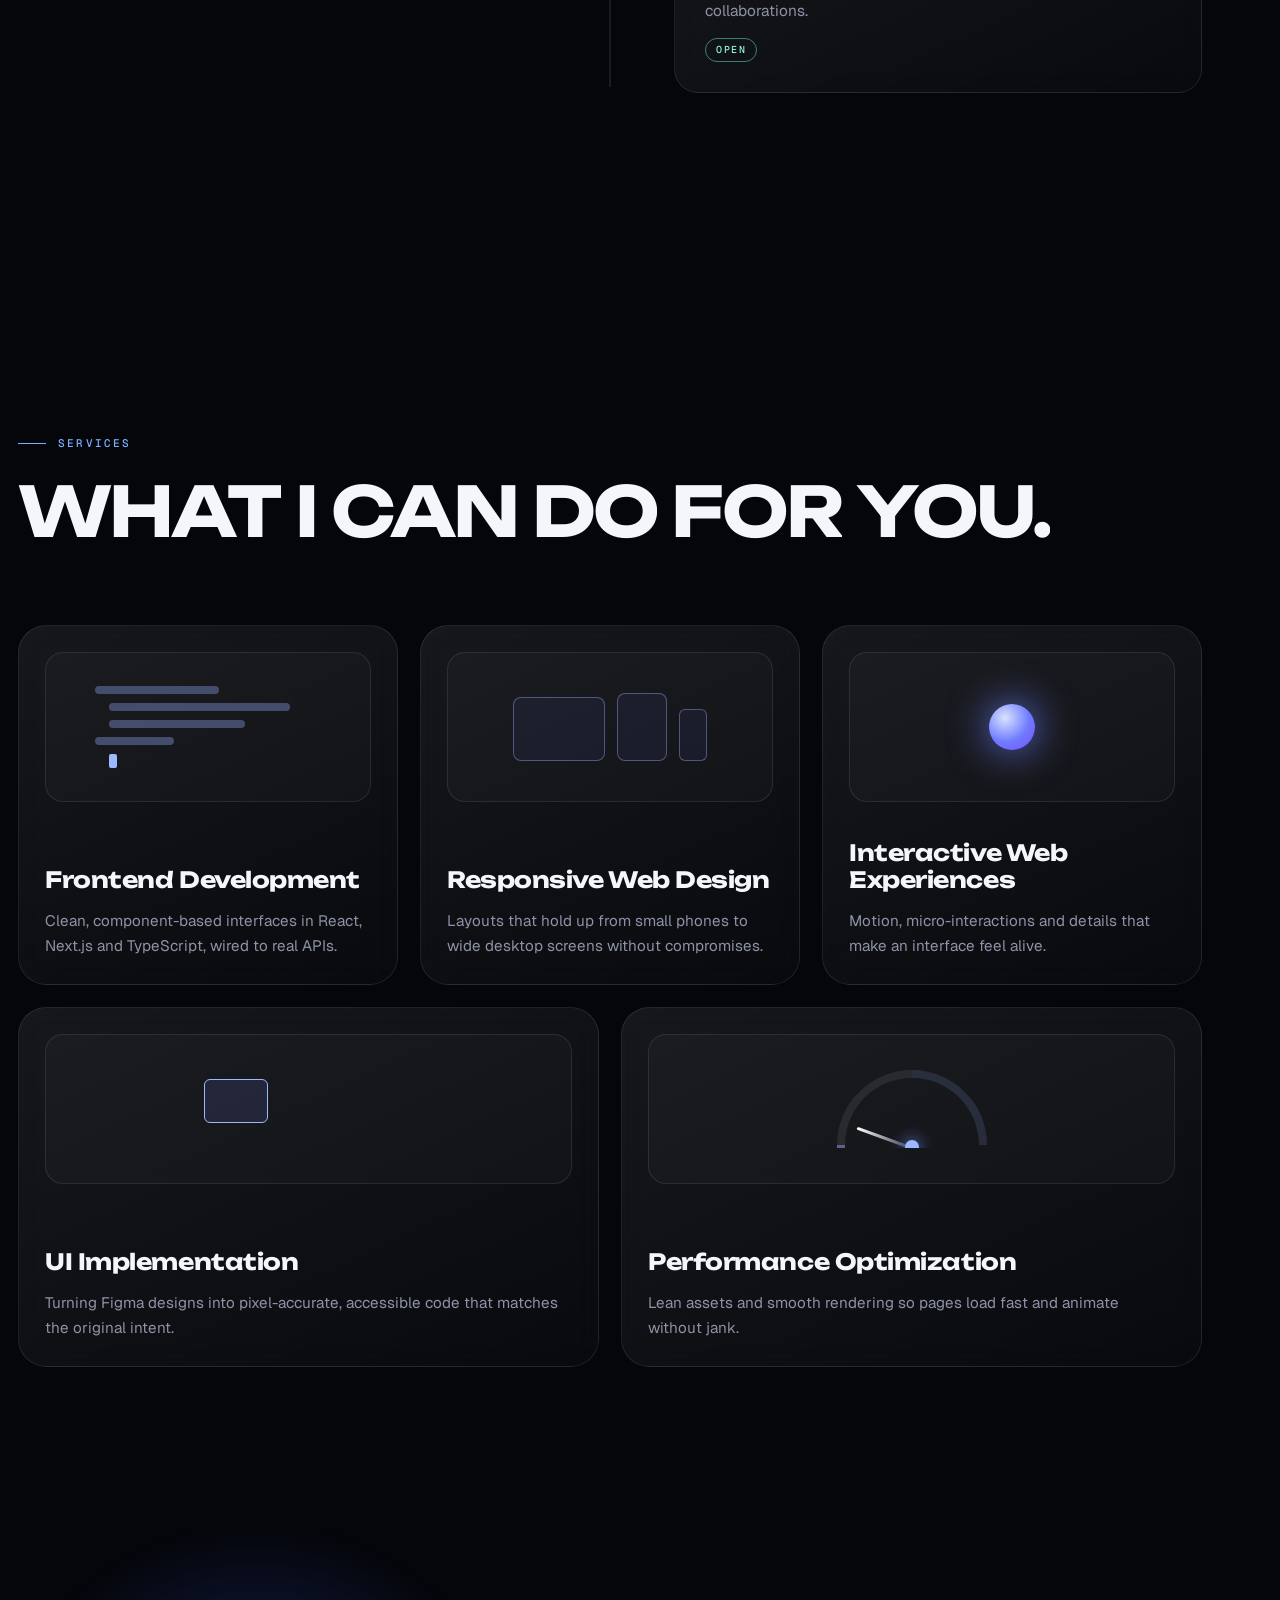
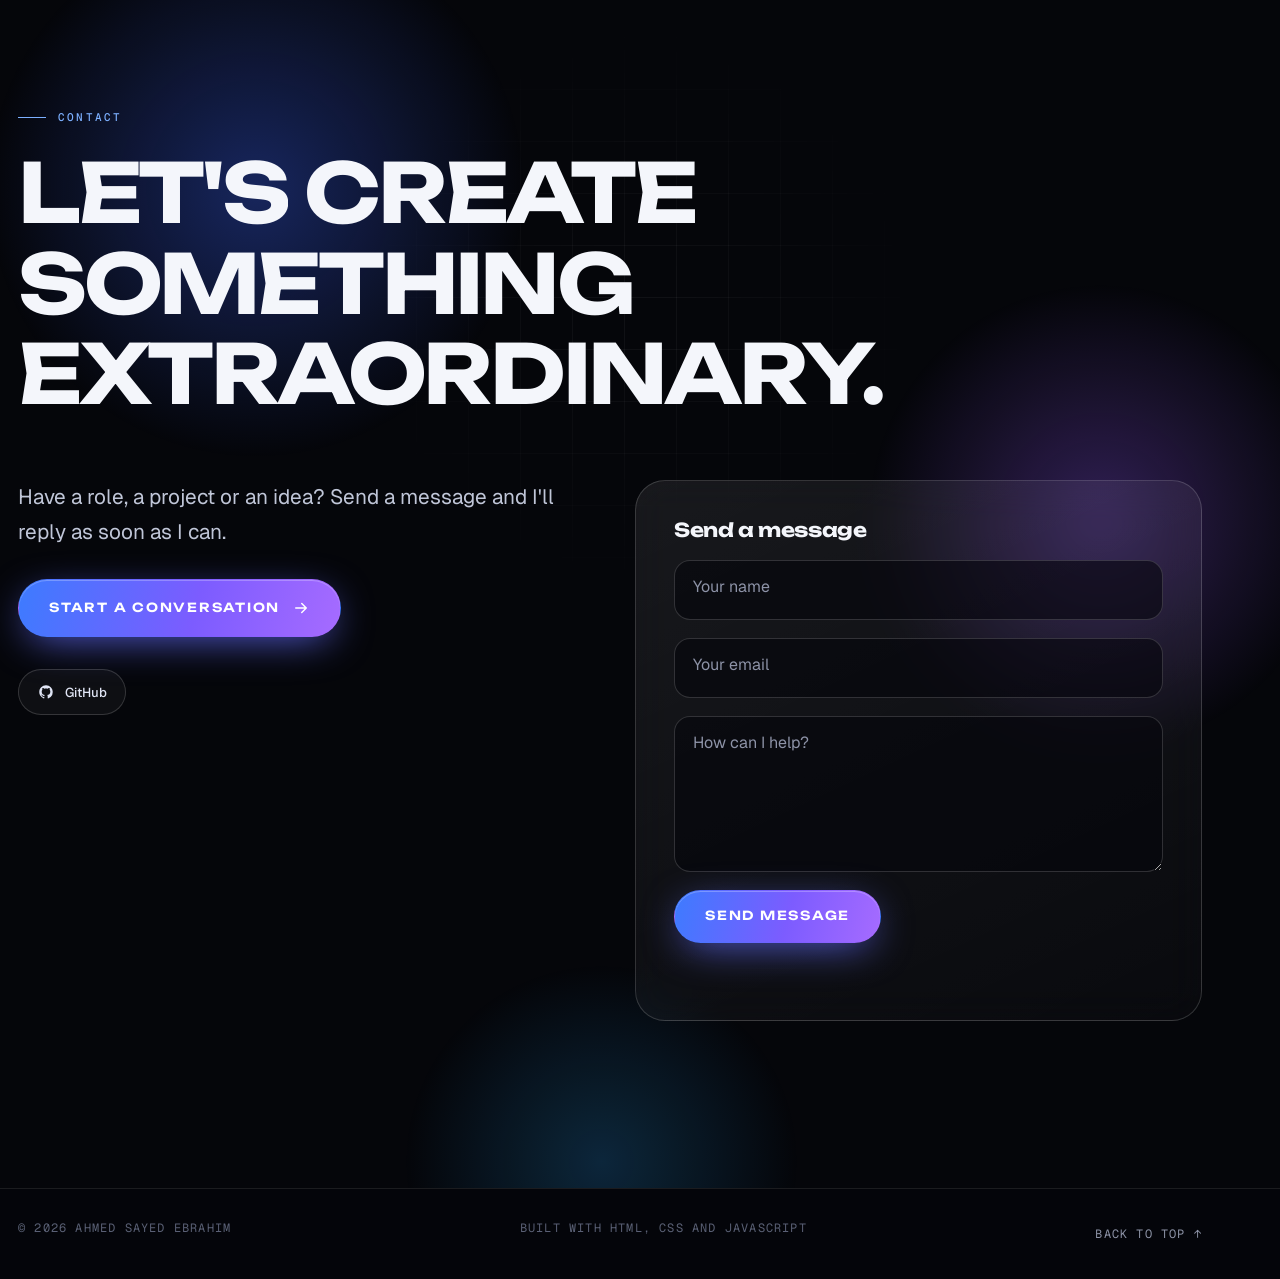
==== commit bb273668: "Replace portfolio with futuristic cinematic site Intro with ENTER and Skip, 3D hero, about, tech sta" ====
--- a/index.html
+++ b/index.html
@@ -3,667 +3,214 @@
 <head>
 <meta charset="utf-8">
 <meta name="viewport" content="width=device-width,initial-scale=1,viewport-fit=cover">
-<style>html{padding-top:env(safe-area-inset-top,0px);padding-bottom:env(safe-area-inset-bottom,0px)}body{margin:0}img{max-width:100%}[hidden]{display:none!important}</style>
-<title>Ahmed Sayed Portfolio</title>
-<meta name="claude:viewport-fit-sides" content="cover">
-<script>/* Motion is progressive enhancement: skipped for reduced motion, and removed if the setup script fails. */
-(function(){var r=document.documentElement;if(!matchMedia('(prefers-reduced-motion: reduce)').matches&&'IntersectionObserver' in window){r.classList.add('anim');setTimeout(function(){if(!window.__animOK)r.classList.remove('anim')},3500)}})();</script>
-<meta name="description" content="Ahmed Sayed Ebrahim is a Front-End Developer in Cairo, Egypt, building modern, responsive and interactive web applications with React, Next.js and TypeScript.">
+<title>Ahmed Sayed Ebrahim | Front-End Developer</title>
+<meta name="description" content="Ahmed Sayed Ebrahim is a Front-End Developer in Cairo, Egypt. React, Next.js and TypeScript projects, interactive web experiences, and open to internships, junior roles and freelance work.">
+<meta name="theme-color" content="#05060A">
+<link rel="canonical" href="https://ahmed-sayed2007.github.io/portfolio/">
+<link rel="icon" href="favicon.svg" type="image/svg+xml">
+<meta property="og:type" content="website">
 <meta property="og:title" content="Ahmed Sayed Ebrahim | Front-End Developer">
-<meta property="og:description" content="Modern, responsive and interactive web experiences with React and Next.js. Open to internships, junior roles and freelance work.">
-<meta property="og:type" content="website">
-<script>/* ===== Portfolio intro controller =====
-   INTRO.mode: "session" plays once per browser session, "always" plays on every load, "off" disables it.
-   Skipped for reduced motion and for deep links such as #projects. Everything is cleaned up in finish(). */
-(function(){
-  var INTRO = {mode: "session", exitAt: 1900};
-  var r = document.documentElement, KEY = "ahmed-intro-seen";
-  function seen(){ try { return sessionStorage.getItem(KEY) === "1"; } catch(e){ return false; } }
-  function mark(){ try { sessionStorage.setItem(KEY, "1"); } catch(e){} }
-  if (INTRO.mode === "off" || matchMedia("(prefers-reduced-motion: reduce)").matches ||
-      (INTRO.mode === "session" && seen()) || (location.hash && location.hash !== "#home")) return;
-  r.classList.add("intro-on", "intro-live");
-  var exited = false, done = false, timers = [];
-  function later(fn, ms){ timers.push(setTimeout(fn, ms)); }
-  function setInert(on){ [].forEach.call(document.querySelectorAll("header.nav, main, footer, .skip"), function(e){ if (on) e.setAttribute("inert", ""); else e.removeAttribute("inert"); }); }
-  function release(){ r.classList.remove("intro-on"); setInert(false); }
-  function finish(){
-    if (done) return; done = true;
-    timers.forEach(clearTimeout); release();
-    r.classList.remove("intro-live");
-    var el = document.getElementById("intro"); if (el) el.remove();
-    document.removeEventListener("click", onClick); document.removeEventListener("keydown", onKey);
-  }
-  function exit(fast){
-    if (exited || done) return; exited = true; mark();
-    var el = document.getElementById("intro"); if (!el) { finish(); return; }
-    el.classList.add("exit"); if (fast) el.classList.add("fast");
-    later(release, fast ? 350 : 550);   /* hero entrance starts and scrolling returns while the curtain is still lifting */
-    later(finish, fast ? 1100 : 1400);
-  }
-  function onClick(e){ if (e.target.closest && e.target.closest("#introSkip")) exit(true); }
-  function onKey(e){ if (e.key === "Escape") exit(true); }
-  document.addEventListener("click", onClick); document.addEventListener("keydown", onKey);
-  document.addEventListener("DOMContentLoaded", function(){ if (!exited && !done) setInert(true); });
-  later(function(){ exit(false); }, INTRO.exitAt);
-  later(finish, 6000);   /* hard failsafe: the page is never held longer than this */
-})();</script>
-<script type="application/ld+json">{"@context":"https://schema.org","@type":"Person","name":"Ahmed Sayed Ebrahim","jobTitle":"Front-End Developer","address":{"@type":"PostalAddress","addressLocality":"Cairo","addressCountry":"EG"},"sameAs":["https://github.com/ahmed-sayed2007"],"knowsAbout":["React","Next.js","TypeScript","JavaScript","Tailwind CSS","Responsive Web Design"]}</script>
+<meta property="og:description" content="I build digital experiences. React, Next.js and TypeScript, based in Cairo.">
+<meta property="og:url" content="https://ahmed-sayed2007.github.io/portfolio/">
+<meta name="twitter:card" content="summary">
+<meta name="twitter:title" content="Ahmed Sayed Ebrahim | Front-End Developer">
+<meta name="twitter:description" content="I build digital experiences. React, Next.js and TypeScript, based in Cairo.">
+<script type="application/ld+json">{"@context":"https://schema.org","@type":"Person","name":"Ahmed Sayed Ebrahim","jobTitle":"Front-End Developer","url":"https://ahmed-sayed2007.github.io/portfolio/","address":{"@type":"PostalAddress","addressLocality":"Cairo","addressCountry":"EG"},"alumniOf":"Route Academy","sameAs":["https://github.com/ahmed-sayed2007"],"knowsAbout":["HTML5","CSS3","JavaScript","TypeScript","React","Next.js","Tailwind CSS"]}</script>
 <link rel="preconnect" href="https://fonts.googleapis.com">
 <link rel="preconnect" href="https://fonts.gstatic.com" crossorigin>
-<link rel="stylesheet" href="https://fonts.googleapis.com/css2?family=Plus+Jakarta+Sans:wght@400;500;600;700;800&family=JetBrains+Mono:wght@400;500&display=swap">
-<style>
-/* Layout concept: dark editorial single-column flow. Big type hero beside a layered code/UI panel stack,
-   one featured project row, then a compact project grid. Purple leads, cyan appears only in small highlights. */
-:root{
-  --bg:#08090D; --bg2:#101116; --card:#14151C;
-  --fg:#F5F5F7; --fg2:#A1A1AA; --fg3:#71717A;
-  --accent:#8B5CF6; --accent-text:#A78BFA; --accent2:#22D3EE;
-  --line:rgba(255,255,255,.10); --line2:rgba(255,255,255,.18);
-  --display:"Plus Jakarta Sans",system-ui,-apple-system,"Segoe UI",sans-serif;
-  --mono:"JetBrains Mono",ui-monospace,SFMono-Regular,Menlo,monospace;
-  --max:1180px;
-  color-scheme:dark;
-}
-*{box-sizing:border-box}
-html{scroll-behavior:smooth;scroll-padding-top:84px}
-body{background:var(--bg);color:var(--fg);font:400 16px/1.65 var(--display);-webkit-font-smoothing:antialiased;overflow-x:hidden}
-body::before{content:"";position:fixed;inset:0 0 auto;height:env(safe-area-inset-top,0px);z-index:60;background:var(--bg)}
-a{color:inherit;text-decoration:none}
-h1,h2,h3{margin:0;text-wrap:balance;letter-spacing:-.02em;line-height:1.08}
-p{margin:0}
-:focus-visible{outline:2px solid var(--accent2);outline-offset:3px;border-radius:6px}
-.skip{position:absolute;left:16px;top:-60px;background:var(--fg);color:var(--bg);padding:8px 14px;border-radius:8px;z-index:100;font-weight:600}
-.skip:focus{top:calc(env(safe-area-inset-top,0px) + 8px)}
-.wrap{max-width:var(--max);margin:0 auto;padding-left:max(16px,env(safe-area-inset-left,0px));padding-right:max(16px,env(safe-area-inset-right,0px))}
-section{padding-block:clamp(72px,11vw,140px)}
-.eyebrow{font:500 12px/1 var(--mono);letter-spacing:.16em;text-transform:uppercase;color:var(--accent-text);display:inline-flex;align-items:center;gap:10px}
-.eyebrow::before{content:"";width:22px;height:1px;background:var(--accent-text)}
-.h2{font-size:clamp(2rem,5vw,3.4rem);font-weight:700;margin-top:18px}
-
-/* nav */
-.nav{position:sticky;top:env(safe-area-inset-top,0px);z-index:50;background:rgba(8,9,13,.72);backdrop-filter:blur(14px);-webkit-backdrop-filter:blur(14px);border-bottom:1px solid var(--line)}
-.nav .wrap{display:flex;align-items:center;justify-content:space-between;height:68px}
-.logo{font:800 17px/1 var(--display);letter-spacing:.06em}
-.logo i{font-style:normal;color:var(--accent-text)}
-.links{display:flex;gap:6px;align-items:center}
-.links a{font-size:14px;font-weight:500;color:var(--fg2);padding:8px 14px;border-radius:999px;transition:color .2s,background .2s}
-.links a:hover{color:var(--fg);background:rgba(255,255,255,.06)}
-.links a.on{color:var(--fg);background:rgba(139,92,246,.16)}
-.burger{display:none;background:none;border:1px solid var(--line2);color:var(--fg);width:44px;height:44px;border-radius:12px;cursor:pointer;align-items:center;justify-content:center}
-.burger span,.burger span::before,.burger span::after{display:block;width:18px;height:2px;background:currentColor;border-radius:2px;position:relative;transition:transform .25s,background .25s}
-.burger span::before,.burger span::after{content:"";position:absolute;left:0}
-.burger span::before{top:-6px}.burger span::after{top:6px}
-.burger[aria-expanded="true"] span{background:transparent}
-.burger[aria-expanded="true"] span::before{transform:translateY(6px) rotate(45deg)}
-.burger[aria-expanded="true"] span::after{transform:translateY(-6px) rotate(-45deg)}
-@media(max-width:760px){
-  .burger{display:inline-flex}
-  .links{position:absolute;left:0;right:0;top:100%;flex-direction:column;align-items:stretch;gap:2px;padding:12px max(16px,env(safe-area-inset-right,0px)) 16px max(16px,env(safe-area-inset-left,0px));background:rgba(8,9,13,.96);border-bottom:1px solid var(--line);display:none}
-  .links.open{display:flex}
-  .links a{padding:14px 16px;font-size:16px}
-}
-
-/* hero */
-.hero{overflow:hidden;padding-top:clamp(48px,8vw,96px);padding-bottom:clamp(56px,8vw,100px);position:relative;isolation:isolate}
-.hero::before{content:"";position:absolute;inset:-10% -20% auto -20%;height:80%;z-index:-1;background:radial-gradient(60% 60% at 70% 20%,rgba(139,92,246,.18),transparent 70%)}
-.hero-grid{display:grid;grid-template-columns:minmax(0,1.15fr) minmax(0,.85fr);gap:clamp(32px,5vw,72px);align-items:center}
-.status{display:inline-flex;align-items:center;gap:10px;font:500 12px/1 var(--mono);letter-spacing:.12em;text-transform:uppercase;color:var(--fg2);border:1px solid var(--line);background:rgba(255,255,255,.03);padding:10px 14px;border-radius:999px}
-.dot{width:7px;height:7px;border-radius:50%;background:var(--accent2);box-shadow:0 0 0 4px rgba(34,211,238,.14);animation:pulse 2.4s ease-in-out infinite}
-@keyframes pulse{50%{box-shadow:0 0 0 7px rgba(34,211,238,0)}}
-.hero h1{font-size:clamp(2.5rem,7.2vw,5.6rem);font-weight:800;margin-top:26px;letter-spacing:-.035em}
-.grad{background:linear-gradient(100deg,#B79CFF 10%,var(--accent) 55%,#5EC8E8 110%);-webkit-background-clip:text;background-clip:text;color:transparent}
-.lede{max-width:52ch;margin-top:26px;color:var(--fg2);font-size:clamp(1rem,1.6vw,1.15rem)}
-.lede b{color:var(--fg);font-weight:600}
-.cta{display:flex;flex-wrap:wrap;gap:12px;margin-top:36px}
-.btn{display:inline-flex;align-items:center;gap:10px;font:600 15px/1 var(--display);padding:16px 24px;border-radius:999px;border:1px solid var(--line2);color:var(--fg);background:transparent;cursor:pointer;transition:transform .2s,background .2s,border-color .2s}
-.btn:hover{transform:translateY(-2px);border-color:rgba(255,255,255,.34);background:rgba(255,255,255,.05)}
-.btn.primary{background:var(--accent);border-color:var(--accent);color:#fff}
-.btn.primary:hover{background:#9B73F8;border-color:#9B73F8}
-.btn svg{width:16px;height:16px}
-.scroll{display:inline-flex;align-items:center;gap:12px;margin-top:56px;font:500 11px/1 var(--mono);letter-spacing:.18em;text-transform:uppercase;color:var(--fg3)}
-.scroll i{width:1px;height:38px;background:linear-gradient(var(--accent-text),transparent);animation:drip 2s ease-in-out infinite;transform-origin:top}
-@keyframes drip{0%{transform:scaleY(.2)}60%{transform:scaleY(1)}100%{transform:scaleY(1);opacity:.2}}
-
-/* hero visual: layered panels over a light-following grid */
-.stage{position:relative;aspect-ratio:1/1.02;max-width:520px;margin-inline:auto;width:100%;--mx:50%;--my:40%}
-.grid-bg{position:absolute;inset:0;border-radius:28px;border:1px solid var(--line);background:
-  radial-gradient(240px circle at var(--mx) var(--my),rgba(139,92,246,.28),transparent 70%),
-  linear-gradient(var(--line) 1px,transparent 1px) 0 0/36px 36px,
-  linear-gradient(90deg,var(--line) 1px,transparent 1px) 0 0/36px 36px,var(--bg2);
-  -webkit-mask:linear-gradient(#000 60%,rgba(0,0,0,.55));mask:linear-gradient(#000 60%,rgba(0,0,0,.55))}
-.panel{position:absolute;background:rgba(20,21,28,.82);backdrop-filter:blur(10px);-webkit-backdrop-filter:blur(10px);border:1px solid var(--line2);border-radius:16px;box-shadow:0 30px 60px -20px rgba(0,0,0,.7)}
-.code{left:6%;top:9%;width:84%;padding:0;animation:float 9s ease-in-out infinite}
-.bar{display:flex;align-items:center;gap:7px;padding:12px 14px;border-bottom:1px solid var(--line)}
-.bar i{width:9px;height:9px;border-radius:50%;background:rgba(255,255,255,.16)}
-.bar span{margin-left:8px;font:400 11px/1 var(--mono);color:var(--fg3)}
-.code pre{margin:0;padding:16px 18px 20px;font:400 clamp(10.5px,1.55vw,12.5px)/1.85 var(--mono);color:var(--fg2);overflow:hidden;white-space:pre-wrap}
-.k{color:var(--accent-text)}.s{color:#7DE3F4}.c{color:var(--fg3)}
-.card{right:3%;bottom:-3%;width:56%;padding:14px;animation:float 9s ease-in-out -4s infinite reverse}
-.mock{height:74px;border-radius:10px;background:linear-gradient(135deg,rgba(139,92,246,.55),rgba(34,211,238,.28));position:relative;overflow:hidden}
-.mock::after{content:"";position:absolute;inset:auto 10px 10px 10px;height:8px;border-radius:4px;background:rgba(255,255,255,.35);box-shadow:0 -14px 0 -2px rgba(255,255,255,.2)}
-.card h4{margin:12px 0 4px;font-size:13px;font-weight:600}
-.chips{display:flex;gap:6px;flex-wrap:wrap}
-.chips span{font:500 10px/1 var(--mono);padding:6px 8px;border-radius:999px;border:1px solid var(--line);color:var(--fg2)}
-.chips span.live{color:var(--accent2);border-color:rgba(34,211,238,.35)}
-@keyframes float{50%{transform:translateY(-8px)}}
-
-/* about */
-.about{background:var(--bg2);border-block:1px solid var(--line)}
-.about-grid{display:grid;grid-template-columns:minmax(0,1fr) minmax(0,1fr);gap:clamp(32px,6vw,96px);margin-top:12px}
-.about p{color:var(--fg2);max-width:58ch}
-.about p+p{margin-top:18px}
-.about p b{color:var(--fg);font-weight:600}
-.facts{display:grid;gap:0;align-self:start;border-top:1px solid var(--line)}
-.fact{display:grid;grid-template-columns:130px minmax(0,1fr);gap:16px;padding:18px 0;border-bottom:1px solid var(--line)}
-.fact dt{font:500 11px/1.6 var(--mono);letter-spacing:.14em;text-transform:uppercase;color:var(--fg3)}
-.fact dd{margin:0;color:var(--fg)}
-.fact small{display:block;color:var(--fg2);font-size:13px;margin-top:2px}
-@media(max-width:820px){.hero-grid,.about-grid{grid-template-columns:minmax(0,1fr)}.fact{grid-template-columns:100px minmax(0,1fr)}}
-
-/* skills */
-.skill-grid{display:grid;grid-template-columns:repeat(auto-fit,minmax(min(100%,300px),1fr));gap:1px;margin-top:48px;background:var(--line);border:1px solid var(--line);border-radius:20px;overflow:hidden}
-.skill{background:var(--bg);padding:28px 26px 30px;min-width:0}
-.skill h3{font:500 12px/1 var(--mono);letter-spacing:.14em;text-transform:uppercase;color:var(--accent-text)}
-.skill ul{list-style:none;margin:20px 0 0;padding:0;display:flex;flex-wrap:wrap;gap:8px}
-.skill li{font-size:14px;font-weight:500;padding:8px 13px;border-radius:999px;background:var(--card);border:1px solid var(--line);color:var(--fg);transition:border-color .2s,transform .2s}
-.skill li:hover{border-color:rgba(139,92,246,.6);transform:translateY(-2px)}
-
-/* projects */
-.proj-head{display:flex;justify-content:space-between;align-items:end;gap:24px;flex-wrap:wrap}
-.proj-head p{color:var(--fg2);max-width:42ch}
-.projects{display:grid;grid-template-columns:repeat(3,minmax(0,1fr));gap:20px;margin-top:52px}
-.proj{background:var(--card);border:1px solid var(--line);border-radius:22px;overflow:hidden;display:flex;flex-direction:column;min-width:0;transition:border-color .25s,transform .25s}
-.proj:hover{border-color:rgba(139,92,246,.55);transform:translateY(-4px)}
-.proj.feat{grid-column:1/-1;flex-direction:row}
-.media{position:relative;aspect-ratio:16/10;background:var(--bg2);overflow:hidden;border-bottom:1px solid var(--line)}
-.proj.feat .media{flex:1.15;aspect-ratio:auto;min-height:340px;border-bottom:0;border-right:1px solid var(--line)}
-.media img{width:100%;height:100%;object-fit:cover;display:block}
-.ph{position:absolute;inset:0;padding:22px;display:flex;flex-direction:column;gap:12px;background:
-  radial-gradient(70% 90% at 85% 0%,color-mix(in srgb,var(--hue) 38%,transparent),transparent 70%),var(--bg2)}
-.ph .tb{display:flex;gap:6px}.ph .tb i{width:8px;height:8px;border-radius:50%;background:rgba(255,255,255,.18)}
-.ph .mono{margin:auto 0 0;font:800 clamp(3.2rem,9vw,6.4rem)/.9 var(--display);letter-spacing:-.05em;color:rgba(255,255,255,.92)}
-.ph .sk{display:grid;grid-template-columns:2fr 1fr 1fr;gap:8px}
-.ph .sk b{height:36px;border-radius:8px;background:rgba(255,255,255,.07);border:1px solid var(--line)}
-.body{padding:26px 26px 28px;display:flex;flex-direction:column;gap:14px;min-width:0;flex:1}
-.proj.feat .body{flex:1;padding:clamp(26px,4vw,44px);justify-content:center}
-.cat{font:500 11px/1.4 var(--mono);letter-spacing:.14em;text-transform:uppercase;color:var(--accent-text)}
-.proj h3{font-size:clamp(1.4rem,2.4vw,1.7rem);font-weight:700}
-.proj.feat h3{font-size:clamp(1.9rem,3.6vw,2.7rem)}
-.desc{color:var(--fg2);font-size:15px}
-.feats{list-style:none;margin:0;padding:0;display:grid;gap:8px;font-size:14px;color:var(--fg2)}
-.feats li{display:flex;gap:10px}
-.feats li::before{content:"";flex:none;width:6px;height:6px;margin-top:9px;border-radius:50%;background:var(--accent2)}
-.tech{display:flex;flex-wrap:wrap;gap:6px;margin-top:auto}
-.tech span{font:400 11px/1 var(--mono);padding:7px 9px;border-radius:7px;background:rgba(255,255,255,.05);border:1px solid var(--line);color:var(--fg2)}
-.links2{display:flex;flex-wrap:wrap;gap:10px;margin-top:6px}
-.links2 a,.links2 span{font:600 13px/1 var(--display);padding:12px 16px;border-radius:999px;border:1px solid var(--line2);display:inline-flex;gap:8px;align-items:center;transition:background .2s,border-color .2s}
-.links2 a:hover{background:rgba(255,255,255,.06);border-color:rgba(255,255,255,.34)}
-.links2 a.live{background:var(--accent);border-color:var(--accent);color:#fff}
-.links2 a.live:hover{background:#9B73F8}
-.links2 span{color:var(--fg3);border-style:dashed}
-@media(max-width:980px){.projects{grid-template-columns:repeat(2,minmax(0,1fr))}}
-@media(max-width:760px){.projects{grid-template-columns:minmax(0,1fr)}.proj.feat{flex-direction:column}.proj.feat .media{min-height:0;aspect-ratio:16/10;border-right:0;border-bottom:1px solid var(--line)}}
-
-/* contact */
-.contact{background:var(--bg2);border-top:1px solid var(--line);position:relative;isolation:isolate;overflow:hidden}
-.contact::before{content:"";position:absolute;left:50%;bottom:-40%;width:90%;height:90%;transform:translateX(-50%);z-index:-1;background:radial-gradient(50% 50% at 50% 50%,rgba(139,92,246,.2),transparent 70%)}
-.contact h2{font-size:clamp(2.2rem,6.4vw,4.8rem);font-weight:800;letter-spacing:-.035em;margin-top:20px;max-width:16ch}
-.contact p.lede{margin-top:22px}
-.reach{display:flex;flex-wrap:wrap;gap:12px;margin-top:36px;align-items:center}
-.mail{font:500 14px/1 var(--mono);color:var(--fg2);display:inline-flex;gap:10px;align-items:center;padding:15px 18px;border:1px solid var(--line2);border-radius:999px}
-footer{padding-block:28px;border-top:1px solid var(--line);color:var(--fg3);font:400 13px/1.5 var(--mono)}
-footer .wrap{display:flex;justify-content:space-between;flex-wrap:wrap;gap:10px}
-
-/* ============ MOTION SYSTEM ============
-   Hidden start states only exist under html.anim (set by the top script), so content stays visible without JS or with reduced motion.
-   Animations use backwards fill, so hover transforms keep working after an element has revealed. */
-:root{--ease:cubic-bezier(.22,1,.36,1)}
-@keyframes navIn{from{opacity:0;transform:translateY(-16px)}}
-@keyframes blurIn{from{opacity:0;filter:blur(10px);transform:translateY(8px)}}
-@keyframes lineUp{from{transform:translateY(112%)}}
-@keyframes gradIn{from{clip-path:inset(-14% 100% -14% 0);opacity:.25}to{clip-path:inset(-14% -2% -14% 0);opacity:1}}
-@keyframes heroUp{from{opacity:0;transform:translateY(18px)}}
-@keyframes fadeIn{from{opacity:0}}
-@keyframes panelIn{from{opacity:0;scale:.94;translate:0 14px}}
-@keyframes glowIn{from{opacity:0;transform:translateY(-30px)}}
-@keyframes rvUp{from{opacity:0;transform:translateY(24px)}}
-@keyframes rvScale{from{opacity:0;transform:translateY(18px) scale(.96)}}
-@keyframes clipIn{from{clip-path:inset(0 100% 0 0)}}
-@keyframes imgSettle{from{transform:scale(1.14)}}
-@keyframes drawX{from{transform:scaleX(0)}}
-
-/* navbar */
-.nav{transition:background .35s var(--ease),border-color .35s var(--ease),box-shadow .35s var(--ease);border-bottom-color:transparent}
-.nav.scrolled{background:rgba(8,9,13,.9);border-bottom-color:var(--line2);box-shadow:0 12px 32px -18px rgba(0,0,0,.9)}
-.links a{position:relative}
-.links a::after{content:"";position:absolute;left:14px;right:14px;bottom:5px;height:1px;background:var(--accent-text);transform:scaleX(0);transform-origin:left;transition:transform .35s var(--ease)}
-.links a:not(.on):hover::after,.links a:not(.on):focus-visible::after{transform:scaleX(1)}
-@media(max-width:760px){
-  .links{display:flex;visibility:hidden;opacity:0;transform:translateY(-8px);transition:opacity .25s var(--ease),transform .25s var(--ease),visibility 0s linear .25s}
-  .links.open{visibility:visible;opacity:1;transform:none;transition-delay:0s}
-  .links a::after{left:16px;right:16px;bottom:9px}
-}
-
-/* hover polish */
-.ln{display:block;overflow:hidden;padding-bottom:.14em;margin-bottom:-.14em}
-.ln .up{display:block}
-.ln .grad{display:inline}
-.btn svg{transition:transform .3s var(--ease)}
-.btn.primary:hover svg{transform:translateY(3px)}
-.reach .btn.primary:hover svg{transform:scale(1.15) rotate(-8deg)}
-.proj{transition:border-color .3s,transform .35s var(--ease),box-shadow .35s var(--ease)}
-.proj:hover{box-shadow:0 28px 60px -32px rgba(0,0,0,.95),0 0 0 1px rgba(139,92,246,.18)}
-.media>*{transition:transform .8s var(--ease)}
-.proj:hover .media>*{transform:scale(1.05)}
-.links2 a svg{transition:transform .3s var(--ease)}
-.links2 a:hover svg{transform:translate(2px,-2px)}
-.links2 a:hover svg:first-child:not([width="14"]){transform:scale(1.15)}
-.facts{border-top:0;position:relative}
-.facts::before{content:"";position:absolute;top:0;left:0;right:0;height:1px;background:var(--line);transform-origin:left}
-.hero{--px:0;--py:0}
-.hero::before{translate:calc(var(--px)*16px) calc(var(--py)*10px);transition:translate .8s var(--ease)}
-.contact::before{transition:opacity 1.4s var(--ease)}
-
-/* hero entrance (plays on load, readable almost immediately) */
-html.anim .nav{animation:navIn .6s var(--ease) backwards}
-html.anim .status{animation:blurIn .7s var(--ease) .1s backwards}
-html.anim .ln .up{animation:lineUp .8s var(--ease) calc(.2s + var(--l)*.1s) backwards}
-html.anim .grad{animation:gradIn 1s var(--ease) .55s backwards}
-html.anim .hero .lede{animation:heroUp .7s var(--ease) .5s backwards}
-html.anim .cta .btn:nth-child(1){animation:heroUp .6s var(--ease) .62s backwards}
-html.anim .cta .btn:nth-child(2){animation:heroUp .6s var(--ease) .7s backwards}
-html.anim .scroll{animation:fadeIn .7s ease .95s backwards}
-html.anim .hero::before{animation:glowIn 1.4s var(--ease) backwards}
-html.anim .grid-bg{animation:panelIn .9s var(--ease) .25s backwards}
-html.anim .code{animation:panelIn .8s var(--ease) .4s backwards,float 9s ease-in-out infinite}
-html.anim .card{animation:panelIn .8s var(--ease) .55s backwards,float 9s ease-in-out -4s infinite reverse}
-
-/* scroll reveals (classes added by JS, triggered once by IntersectionObserver) */
-html.anim .rv:not(.in){opacity:0}
-html.anim .rv.in{animation:rvUp .7s var(--ease) var(--d,0s) backwards}
-html.anim .stg:not(.in)>*{opacity:0}
-html.anim .stg.in>*{animation:rvUp .65s var(--ease) calc(var(--base,0s) + var(--i,0)*var(--step,.09s)) backwards}
-html.anim .facts:not(.in)::before{transform:scaleX(0)}
-html.anim .facts.in::before{animation:drawX 1s var(--ease) backwards}
-/* skills */
-html.anim .skill.rv.in{animation:rvScale .7s var(--ease) var(--d,0s) backwards}
-html.anim .skill:not(.in) li{opacity:0}
-html.anim .skill.in li{animation:rvScale .5s var(--ease) calc(var(--d,0s) + .2s + var(--i,0)*.045s) backwards}
-/* projects: featured gets a masked image reveal, small cards a simpler rise */
-html.anim .proj.feat:not(.in) .media{clip-path:inset(0 100% 0 0)}
-html.anim .proj.feat:not(.in) .body>*{opacity:0}
-html.anim .proj.feat.in .media{animation:clipIn .9s var(--ease) .05s backwards}
-html.anim .proj.feat.in .media>*{animation:imgSettle 1.3s var(--ease) .05s backwards}
-html.anim .proj.feat.in .body>*{animation:rvUp .65s var(--ease) calc(.3s + var(--i,0)*.08s) backwards}
-html.anim .proj:not(.feat):not(.in){opacity:0}
-html.anim .proj:not(.feat).in{animation:rvUp .75s var(--ease) var(--d,0s) backwards}
-html.anim .proj:not(.feat).in .media>*{animation:imgSettle 1s var(--ease) var(--d,0s) backwards}
-html.anim .proj:not(.in) .tech span{opacity:0}
-html.anim .proj.in .tech span{animation:rvScale .45s var(--ease) calc(var(--d,0s) + .45s + var(--i,0)*.04s) backwards}
-html.anim .proj:not(.feat):not(.in) .links2>*{opacity:0}
-html.anim .proj:not(.feat).in .links2>*{animation:rvUp .5s var(--ease) calc(var(--d,0s) + .55s + var(--i,0)*.07s) backwards}
-/* contact */
-html.anim .contact:not(.in)::before{opacity:0}
-
-/* ============ CINEMATIC INTRO ============
-   Option B: a soft purple light expands behind the name. Exit: the name lifts away, then the panel slides up
-   off the real hero, whose own entrance animations are held (paused) until the curtain starts to lift. */
-.intro{display:none;position:fixed;inset:0;z-index:100;background:#000;overflow:hidden}
-html.intro-live .intro{display:block}
-html.intro-on{overflow:hidden}
-html.intro-on :is(.nav,.status,.ln .up,.grad,.hero .lede,.cta .btn,.scroll,.grid-bg,.code,.card),
-html.intro-on .hero::before{animation-play-state:paused!important}
-.i-bg{position:absolute;inset:0;background:var(--bg);animation:iFade .7s ease-out backwards}
-.i-grid{position:absolute;inset:0;background:linear-gradient(var(--line) 1px,transparent 1px) 0 0/44px 44px,linear-gradient(90deg,var(--line) 1px,transparent 1px) 0 0/44px 44px;-webkit-mask:radial-gradient(60% 55% at 50% 50%,#000,transparent 78%);mask:radial-gradient(60% 55% at 50% 50%,#000,transparent 78%);animation:iFade 1s ease-out .15s backwards}
-.i-glow{position:absolute;left:50%;top:50%;width:min(96vw,860px);aspect-ratio:1.5;translate:-50% -50%;background:radial-gradient(closest-side,rgba(139,92,246,.40),rgba(139,92,246,.12) 55%,transparent 74%);animation:iGlow 1.6s var(--ease) .1s backwards}
-.i-center{position:absolute;inset:0;display:flex;flex-direction:column;align-items:center;justify-content:center;padding-inline:max(16px,env(safe-area-inset-left,0px)) max(16px,env(safe-area-inset-right,0px))}
-.i-name{font:800 clamp(1.5rem,5.4vw,3.6rem)/1.18 var(--display);letter-spacing:.14em;padding-left:.14em;text-transform:uppercase;text-align:center;text-wrap:balance;max-width:100%;animation:iName 1s var(--ease) .3s backwards}
-.i-rule{width:min(240px,50vw);height:1px;margin:24px 0 22px;background:linear-gradient(90deg,transparent,var(--accent),var(--accent2),transparent);animation:iRule .9s var(--ease) .85s backwards}
-.i-role{font:500 clamp(.7rem,2.2vw,.95rem)/1.4 var(--mono);letter-spacing:.42em;padding-left:.42em;text-transform:uppercase;text-align:center;color:var(--fg2);animation:iRole .8s var(--ease) 1s backwards}
-.i-prog{position:absolute;left:0;right:0;bottom:calc(34px + env(safe-area-inset-bottom,0px));display:flex;flex-direction:column;align-items:center;gap:12px;font:500 10px/1 var(--mono);letter-spacing:.26em;padding-left:.26em;text-transform:uppercase;color:var(--fg3);animation:iFade .6s ease .5s backwards}
-.i-prog i{display:block;position:relative;overflow:hidden;width:min(180px,46vw);height:1px;background:var(--line2)}
-.i-prog i::after{content:"";position:absolute;inset:0;background:linear-gradient(90deg,var(--accent),var(--accent2));transform-origin:left;animation:iBar 1.5s cubic-bezier(.4,0,.2,1) .4s backwards}
-.i-skip{position:absolute;top:calc(12px + env(safe-area-inset-top,0px));right:max(8px,env(safe-area-inset-right,0px));padding:14px 12px;background:none;border:0;cursor:pointer;color:var(--fg3);font:500 11px/1 var(--mono);letter-spacing:.18em;text-transform:uppercase;transition:color .2s;animation:iFade .6s ease .4s backwards}
-.i-skip:hover{color:var(--fg)}
-.intro::after{content:"";position:absolute;left:0;right:0;bottom:0;height:2px;background:linear-gradient(90deg,transparent,var(--accent),var(--accent2),transparent);opacity:0}
-.intro.exit{pointer-events:none;animation:iCurtain .85s cubic-bezier(.76,0,.24,1) .25s forwards}
-.intro.exit::after{animation:iEdge .85s ease .25s forwards}
-.intro.exit .i-center{animation:iOut .45s cubic-bezier(.4,0,1,1) forwards}
-.intro.exit .i-prog,.intro.exit .i-skip{animation:iOutFade .3s forwards}
-.intro.exit.fast{animation-duration:.6s;animation-delay:.05s}
-.intro.exit.fast::after{animation-duration:.6s;animation-delay:.05s}
-.intro.exit.fast .i-center{animation-duration:.25s}
-@keyframes iFade{from{opacity:0}}
-@keyframes iGlow{from{opacity:0;scale:.55}}
-@keyframes iName{from{opacity:0;transform:translateY(14px);clip-path:inset(-20% 100% -20% 0)}to{opacity:1;transform:none;clip-path:inset(-20% -2% -20% 0)}}
-@keyframes iRule{from{opacity:0;transform:scaleX(0)}}
-@keyframes iRole{from{opacity:0;transform:translateY(10px);filter:blur(6px)}}
-@keyframes iBar{from{transform:scaleX(0)}}
-@keyframes iOut{to{opacity:0;transform:translateY(-16px)}}
-@keyframes iOutFade{to{opacity:0}}
-@keyframes iCurtain{to{transform:translateY(-100%)}}
-@keyframes iEdge{0%{opacity:0}30%{opacity:.9}100%{opacity:0}}
-
-@media(prefers-reduced-motion:reduce){html{scroll-behavior:auto}*,*::before,*::after{animation:none!important;transition:none!important}}
-</style>
-
+<link rel="stylesheet" href="https://fonts.googleapis.com/css2?family=Unbounded:wght@400;600;700;800&family=Geist:wght@400;500;600&family=Geist+Mono:wght@400;500&display=swap">
+<link rel="stylesheet" href="styles.css">
+<script src="data.js"></script>
+<script>
+/* Decides before first paint whether the intro plays, so there is no flash of the page. */
+(function(){
+  var d=document.documentElement,S=window.SITE||{},mode=S.intro||"session";
+  var reduce=matchMedia("(prefers-reduced-motion: reduce)").matches;
+  d.classList.add("js"); if(!reduce) d.classList.add("anim");
+  var seen=false; try{seen=sessionStorage.getItem("as-intro")==="1"}catch(e){}
+  var play=!reduce&&mode!=="off"&&!(mode==="session"&&seen)&&(!location.hash||location.hash==="#home");
+  d.dataset.intro=play?"play":"skip";
+  if(play) d.classList.add("locked"); else if(!d.classList.contains("anim")) d.classList.add("ready");
+  /* failsafe: if the app script never starts, show the page anyway */
+  setTimeout(function(){ if(!window.__appOK){ d.classList.remove("anim","locked"); d.classList.add("ready"); d.dataset.intro="skip"; } },6000);
+})();
+</script>
 </head>
 <body>
-<div class="intro" id="intro">
-  <div class="i-bg"></div><div class="i-grid"></div><div class="i-glow"></div>
-  <div class="i-center" aria-hidden="true">
-    <div class="i-name">Ahmed Sayed Ebrahim</div>
-    <div class="i-rule"></div>
-    <div class="i-role">Front-End Developer</div>
-  </div>
-  <div class="i-prog" aria-hidden="true"><span>Portfolio Experience</span><i></i></div>
-  <button class="i-skip" id="introSkip" type="button">Skip intro</button>
+<a class="skip" href="#main">Skip to content</a>
+
+<!-- ============ INTRO ============ -->
+<div class="intro" id="intro" role="dialog" aria-label="Welcome">
+  <canvas id="introCanvas" aria-hidden="true"></canvas>
+  <div class="intro-ui">
+    <p class="welcome" id="welcome" aria-label="Welcome to my digital world"></p>
+    <p class="intro-name" id="introName" aria-label="Ahmed Sayed Ebrahim"></p>
+    <p class="intro-role" id="introRole">Front-End Developer</p>
+    <div class="load" id="load" aria-hidden="true">
+      <span class="load-label">Initializing experience</span>
+      <i class="bar"><b id="loadBar"></b></i>
+      <span class="load-pct" id="loadPct">0%</span>
+    </div>
+    <button class="enter" id="enter" type="button" data-magnetic><span>Enter</span></button>
+  </div>
+  <button class="skip-intro" id="skipIntro" type="button">Skip intro</button>
 </div>
-<a class="skip" href="#main">Skip to content</a>
-
-<header class="nav">
-  <div class="wrap">
-    <a class="logo" href="#home" aria-label="Ahmed Sayed, home">AHMED<i>.</i>S</a>
-    <button class="burger" id="burger" aria-expanded="false" aria-controls="links" aria-label="Open menu"><span></span></button>
-    <nav class="links" id="links" aria-label="Primary">
-      <a href="#home">Home</a><a href="#about">About</a><a href="#skills">Skills</a><a href="#projects">Projects</a><a href="#contact">Contact</a>
-    </nav>
-  </div>
+
+<canvas id="bgCanvas" class="bg-canvas" aria-hidden="true"></canvas>
+<div class="grain" aria-hidden="true"></div>
+<div class="progress" id="progress" aria-hidden="true"><i></i></div>
+
+<div id="site">
+<header class="top" id="top">
+  <a class="logo" href="#home" data-link aria-label="Ahmed Sayed, home"><span>AHMED</span><i>.</i><span>S</span></a>
+  <nav class="top-links" aria-label="Primary">
+    <a href="#work" data-link>Work</a><a href="#about" data-link>About</a><a href="#contact" data-link>Contact</a>
+  </nav>
+  <button class="menu-btn" id="menuBtn" type="button" aria-expanded="false" aria-controls="menu"><span class="mb-label">Menu</span><span class="mb-lines" aria-hidden="true"><i></i><i></i></span></button>
 </header>
 
+<div class="menu" id="menu" role="dialog" aria-modal="true" aria-label="Site menu" inert>
+  <nav class="menu-nav" aria-label="Sections">
+    <a href="#home" data-link><em>01</em><span>Home</span></a>
+    <a href="#about" data-link><em>02</em><span>About</span></a>
+    <a href="#stack" data-link><em>03</em><span>Stack</span></a>
+    <a href="#work" data-link><em>04</em><span>Projects</span></a>
+    <a href="#journey" data-link><em>05</em><span>Journey</span></a>
+    <a href="#services" data-link><em>06</em><span>Services</span></a>
+    <a href="#contact" data-link><em>07</em><span>Contact</span></a>
+  </nav>
+  <p class="menu-foot">Ahmed Sayed Ebrahim · Front-End Developer · Cairo, Egypt</p>
+</div>
+
+<nav class="dots" id="dots" aria-label="Section indicator">
+  <a href="#home" data-link data-sec="home"><span>Home</span></a>
+  <a href="#about" data-link data-sec="about"><span>About</span></a>
+  <a href="#stack" data-link data-sec="stack"><span>Stack</span></a>
+  <a href="#work" data-link data-sec="work"><span>Projects</span></a>
+  <a href="#journey" data-link data-sec="journey"><span>Journey</span></a>
+  <a href="#services" data-link data-sec="services"><span>Services</span></a>
+  <a href="#contact" data-link data-sec="contact"><span>Contact</span></a>
+</nav>
+
 <main id="main">
-<section class="hero" id="home">
-  <div class="wrap hero-grid">
-    <div>
-      <span class="status"><i class="dot"></i>Available for internships &amp; opportunities</span>
-      <h1><span class="ln"><span class="up" style="--l:0">Building Digital</span></span> <span class="ln"><span class="up" style="--l:1">Experiences</span></span> <span class="ln"><span class="up" style="--l:2">That <span class="grad">Feel Different.</span></span></span></h1>
-      <p class="lede">I'm <b>Ahmed Sayed Ebrahim</b>, a Front-End Developer focused on building modern, responsive, and interactive web experiences with <b>React</b> and <b>Next.js</b>.</p>
-      <div class="cta">
-        <a class="btn primary" href="#projects">Explore My Work
-          <svg viewBox="0 0 16 16" fill="none" stroke="currentColor" stroke-width="1.8" stroke-linecap="round" stroke-linejoin="round" aria-hidden="true"><path d="M8 2v12M3 9l5 5 5-5"/></svg></a>
-        <a class="btn" id="talk" href="https://github.com/ahmed-sayed2007" target="_blank" rel="noopener">Let's Talk</a>
+
+<!-- ============ HERO ============ -->
+<section class="hero" id="home" data-section>
+  <canvas id="heroCanvas" aria-hidden="true"></canvas>
+  <div class="hero-glow g1" aria-hidden="true"></div>
+  <div class="hero-glow g2" aria-hidden="true"></div>
+  <div class="wrap hero-inner">
+    <p class="eyebrow hero-eb"><i class="pulse"></i>Available for internships, junior roles and freelance</p>
+    <h1 class="hero-h">
+      <span class="line"><span class="li">I BUILD</span></span>
+      <span class="line"><span class="li">DIGITAL</span></span>
+      <span class="line"><span class="li grad">EXPERIENCES.</span></span>
+    </h1>
+    <p class="hero-name"><span class="hn" id="heroName">Ahmed Sayed Ebrahim</span><span class="hr">Front-End Developer<b>/</b>Cairo, Egypt</span></p>
+    <p class="hero-intro">I turn designs into fast, responsive and interactive web applications with React, Next.js and TypeScript. Detail-oriented, always learning, and focused on interfaces that feel as good as they look.</p>
+    <div class="cta">
+      <a class="btn primary" href="#work" data-link data-magnetic><span>EXPLORE MY WORK</span><svg viewBox="0 0 24 24" aria-hidden="true"><path d="M12 5v14M6 13l6 6 6-6"/></svg></a>
+      <a class="btn ghost" href="#contact" data-link data-magnetic><span>LET'S TALK</span></a>
+    </div>
+  </div>
+  <a class="scroll-cue" href="#about" data-link aria-label="Scroll to About"><i></i><span>Scroll</span></a>
+</section>
+
+<!-- ============ ABOUT ============ -->
+<section class="sec about" id="about" data-section>
+  <div class="wrap">
+    <p class="eyebrow" data-reveal>About</p>
+    <h2 class="h2" data-split>A developer who sweats the details.</h2>
+    <div class="about-grid">
+      <div class="about-copy">
+        <p class="lead" data-scrubwords>I'm Ahmed, a junior Front-End Developer based in Cairo. I enjoy the part of the web that people actually touch: layouts that adapt, forms that behave, and small interactions that make a page feel considered. I build with React, Next.js and TypeScript, connect interfaces to real APIs, and care about clean, maintainable components.</p>
+        <p class="sub" data-reveal>I completed my training at Route Academy and I'm now looking for a place to ship real products: an internship, a junior role, or a freelance project where I can keep growing.</p>
       </div>
-      <a class="scroll" href="#about" aria-label="Scroll to About"><i></i>Scroll</a>
-    </div>
-    <div class="stage" id="stage" aria-hidden="true">
-      <div class="grid-bg"></div>
-      <div class="panel code">
-        <div class="bar"><i></i><i></i><i></i><span>ahmed.ts</span></div>
-<pre><span class="k">const</span> ahmed = {
-  role: <span class="s">"Front-End Developer"</span>,
-  stack: [<span class="s">"React"</span>, <span class="s">"Next.js"</span>,
-          <span class="s">"TypeScript"</span>],
-  base: <span class="s">"Cairo, Egypt"</span>,
-  open: <span class="s">"internships &amp; junior roles"</span>,
-};
-<span class="c">// cares about UI, UX, clean code</span></pre>
+      <div class="cube-wrap" data-reveal="scale" aria-hidden="true">
+        <div class="cube" id="cube">
+          <div class="face f1"><b>A</b></div><div class="face f2"><b>S</b></div><div class="face f3"><b>E</b></div>
+          <div class="face f4"><b>&lt;/&gt;</b></div><div class="face f5"><b>UI</b></div><div class="face f6"><b>UX</b></div>
+        </div>
+        <i class="cube-ring"></i>
       </div>
-      <div class="panel card">
-        <div class="mock"></div>
-        <h4>Responsive by default</h4>
-        <div class="chips"><span class="live">mobile</span><span>tablet</span><span>desktop</span></div>
+    </div>
+    <div class="stats" id="stats" data-stagger="0.1"></div>
+    <div class="cards" id="aboutCards" data-stagger="0.09"></div>
+  </div>
+</section>
+
+<!-- ============ STACK ============ -->
+<section class="sec stack" id="stack" data-section>
+  <div class="wrap">
+    <p class="eyebrow" data-reveal>Tech stack</p>
+    <h2 class="h2" data-split>The tools I build with.</h2>
+    <div class="tech-grid" id="techGrid" data-stagger="0.05"></div>
+  </div>
+</section>
+
+<!-- ============ PROJECTS ============ -->
+<section class="sec work" id="work" data-section>
+  <div class="wrap">
+    <p class="eyebrow" data-reveal>Featured projects</p>
+    <h2 class="h2" data-split>Selected work.</h2>
+    <div class="projects" id="projects"></div>
+  </div>
+</section>
+
+<!-- ============ JOURNEY ============ -->
+<section class="sec journey" id="journey" data-section>
+  <div class="wrap">
+    <p class="eyebrow" data-reveal>Experience &amp; journey</p>
+    <h2 class="h2" data-split>From the first line of code to now.</h2>
+    <ol class="timeline" id="timeline"></ol>
+  </div>
+</section>
+
+<!-- ============ SERVICES ============ -->
+<section class="sec services" id="services" data-section>
+  <div class="wrap">
+    <p class="eyebrow" data-reveal>Services</p>
+    <h2 class="h2" data-split>What I can do for you.</h2>
+    <div class="svc-grid" id="svcGrid" data-stagger="0.08"></div>
+  </div>
+</section>
+
+<!-- ============ CONTACT ============ -->
+<section class="sec contact" id="contact" data-section>
+  <div class="aurora" aria-hidden="true"><i class="a1"></i><i class="a2"></i><i class="a3"></i><span class="cgrid"></span></div>
+  <div class="wrap">
+    <p class="eyebrow" data-reveal>Contact</p>
+    <h2 class="h2 huge" data-split>LET'S CREATE SOMETHING EXTRAORDINARY.</h2>
+    <div class="contact-grid">
+      <div class="contact-side" data-reveal>
+        <p class="lead2">Have a role, a project or an idea? Send a message and I'll reply as soon as I can.</p>
+        <a class="btn primary big" href="#message" id="ctaTalk" data-link data-magnetic><span>START A CONVERSATION</span><svg viewBox="0 0 24 24" aria-hidden="true"><path d="M5 12h14M13 6l6 6-6 6"/></svg></a>
+        <ul class="socials" id="socials"></ul>
       </div>
-    </div>
-  </div>
-</section>
-
-<section class="about" id="about">
-  <div class="wrap">
-    <span class="eyebrow">About</span>
-    <h2 class="h2">Detail-oriented, and still learning fast.</h2>
-    <div class="about-grid">
-      <div>
-        <p>I'm a junior Front-End Developer based in Cairo who enjoys turning designs into <b>interactive, responsive, and user-friendly</b> web applications.</p>
-        <p>My work centers on component-based interfaces, clean data handling with REST APIs, and forms and authentication flows that behave the way users expect. I'm looking for <b>internships, junior positions, freelance work, and collaborations</b> where I can ship real products and keep growing.</p>
-      </div>
-      <dl class="facts">
-        <div class="fact"><dt>Education</dt><dd>Front-End Development Diploma<small>Route Academy, Feb 2026 – Sep 2026</small></dd></div>
-        <div class="fact"><dt>Graduation</dt><dd>Expected 2027 / 2028</dd></div>
-        <div class="fact"><dt>Level</dt><dd>Junior / entry-level</dd></div>
-        <div class="fact"><dt>Location</dt><dd>Cairo, Egypt</dd></div>
-        <div class="fact"><dt>Looking for</dt><dd>Internships, junior roles, freelance, collaborations</dd></div>
-      </dl>
-    </div>
-  </div>
-</section>
-
-<section id="skills">
-  <div class="wrap">
-    <span class="eyebrow">Skills</span>
-    <h2 class="h2">The tools I build with.</h2>
-    <div class="skill-grid" id="skillGrid"></div>
-  </div>
-</section>
-
-<section id="projects" style="padding-top:0">
-  <div class="wrap">
-    <div class="proj-head">
-      <div><span class="eyebrow">Projects</span><h2 class="h2">Selected work.</h2></div>
-      <p>Applications I built to practice real product problems: data fetching, authentication, forms, state, and responsive layouts.</p>
-    </div>
-    <div class="projects" id="projectGrid"></div>
-  </div>
-</section>
-
-<section class="contact" id="contact">
-  <div class="wrap">
-    <span class="eyebrow">Contact</span>
-    <h2>Let's build something together.</h2>
-    <p class="lede">I'm open to Front-End internships, junior positions, freelance projects, and collaborations. The quickest way to reach me is through GitHub.</p>
-    <div class="reach" id="reach"></div>
+      <form class="form" id="form" novalidate data-reveal="scale" aria-labelledby="formTitle">
+        <h3 id="formTitle" class="form-title">Send a message</h3>
+        <p class="hp" aria-hidden="true"><label>Leave empty<input type="text" name="_gotcha" tabindex="-1" autocomplete="off"></label></p>
+        <div class="field"><input id="fName" name="name" type="text" autocomplete="name" placeholder=" " required><label for="fName">Your name</label><small id="eName" role="alert"></small></div>
+        <div class="field"><input id="fEmail" name="email" type="email" autocomplete="email" placeholder=" " required><label for="fEmail">Your email</label><small id="eEmail" role="alert"></small></div>
+        <div class="field"><textarea id="message" name="message" rows="5" placeholder=" " required></textarea><label for="message">How can I help?</label><small id="eMsg" role="alert"></small></div>
+        <button class="btn primary submit" id="submit" type="submit" data-magnetic><span>SEND MESSAGE</span></button>
+        <p class="form-status" id="formStatus" role="status" aria-live="polite"></p>
+      </form>
+    </div>
   </div>
 </section>
 </main>
 
-<footer><div class="wrap"><span>© 2026 Ahmed Sayed Ebrahim</span><span>Front-End Developer · Cairo, Egypt</span></div></footer>
-
-<script>
-/* ============ EDIT HERE ============
-   CONFIG: contact links. Leave email / linkedin empty to hide them.
-   PROJECTS: add, remove or reorder projects. Set `show:false` to hide one.
-   - image: path or data URL of a screenshot (leave "" for the generated placeholder)
-   - live: deployment URL ("" shows "Live Demo Coming Soon")
-   - repo: GitHub repository URL */
-const CONFIG = {
-  github: "https://github.com/ahmed-sayed2007",
-  email: "",
-  linkedin: ""
-};
-
-const SKILLS = {
-  "Core": ["HTML5","CSS3","JavaScript","TypeScript"],
-  "Frameworks & Libraries": ["React","Next.js","Bootstrap","Tailwind CSS"],
-  "Concepts": ["Object-Oriented Programming","Responsive Web Design","Component-Based Architecture","REST API Integration","Authentication","State Management","Form Validation","Local Storage"],
-  "Data & Forms": ["TanStack Query","Axios","React Hook Form","Zod","NextAuth"],
-  "UI Libraries": ["SweetAlert2","React Icons","Swiper"],
-  "Tools": ["Git","GitHub","Figma","VS Code"]
-};
-
-const PROJECTS = [
-  {
-    show: true, featured: true,
-    title: "NutriPlan",
-    category: "Nutrition, Food & Fitness Web App",
-    description: "A food, nutrition and fitness planning app that helps people explore meals, inspect nutritional information and organize what they eat.",
-    features: [
-      "Meal discovery, recipe browsing, search and filtering",
-      "Recipe details with ingredients, cooking steps and YouTube references",
-      "Nutrition info: protein, carbohydrates, fats, fiber and sugar",
-      "Meal logging with serving adjustments and food log management",
-      "Barcode-based product lookup and nutrition analysis"
-    ],
-    tech: ["HTML","CSS","JavaScript","API integration","SweetAlert2","Font Awesome","Plotly"],
-    repo: "https://github.com/ahmed-sayed2007",
-    live: "", image: "", hue: "#8B5CF6", mono: "Np"
-  },
-  {
-    show: true,
-    title: "Fresh Cart",
-    category: "E-Commerce Web Application",
-    description: "A modern e-commerce app built with Next.js and TypeScript, covering product browsing, cart, wishlist, authentication and checkout.",
-    features: [
-      "Product listings, details and categories",
-      "Cart operations and wishlist",
-      "Authentication with protected routes",
-      "Validated forms and a checkout workflow"
-    ],
-    tech: ["Next.js","React","TypeScript","Tailwind CSS","NextAuth","React Hook Form","Zod"],
-    repo: "https://github.com/ahmed-sayed2007",
-    live: "https://e-commerce-kappa-inky-13.vercel.app", image: "", hue: "#22D3EE", mono: "Fc"
-  },
-  {
-    show: true,
-    title: "Meals Explorer",
-    category: "JavaScript API Application",
-    description: "An interactive app to discover recipes, explore food categories and regional cuisines, and read detailed cooking information.",
-    features: [
-      "Search and filtering by category and area",
-      "Ingredients, instructions and YouTube links",
-      "Nutritional information where available"
-    ],
-    tech: ["HTML","CSS","JavaScript","API integration"],
-    repo: "https://github.com/ahmed-sayed2007",
-    live: "", image: "", hue: "#F59E0B", mono: "Me"
-  },
-  {
-    show: true,
-    title: "HomeTrade",
-    category: "Real Estate Landing Page",
-    description: "A real estate landing page showing responsive layouts, clear page structure, careful styling and interactive front-end behavior.",
-    features: [
-      "Responsive landing page layout",
-      "Bootstrap grid and components",
-      "Interactive JavaScript behavior"
-    ],
-    tech: ["HTML5","CSS3","JavaScript","Bootstrap"],
-    repo: "https://github.com/ahmed-sayed2007",
-    live: "", image: "", hue: "#EC4899", mono: "Ht"
-  },
-  { /* Hidden until the source code can be verified. Set show:true to publish it. */
-    show: false,
-    title: "Social Posts App",
-    category: "Social Media Web Application",
-    description: "A React and TypeScript app with authentication, user profile data, a posts feed, comments and post liking.",
-    features: ["Login and authentication","Posts feed, comments and likes","Data fetching and caching with TanStack Query"],
-    tech: ["React","TypeScript","Axios","TanStack Query","React Hook Form","Zod","React Router","React Toastify"],
-    repo: "https://github.com/ahmed-sayed2007",
-    live: "", image: "", hue: "#10B981", mono: "Sp"
-  }
-];
-
-const esc = s => String(s).replace(/[&<>"]/g, c => ({"&":"&amp;","<":"&lt;",">":"&gt;",'"':"&quot;"}[c]));
-const ico = {
-  gh: '<svg viewBox="0 0 16 16" width="16" height="16" fill="currentColor" aria-hidden="true"><path d="M8 0C3.58 0 0 3.58 0 8c0 3.54 2.29 6.53 5.47 7.59.4.07.55-.17.55-.38 0-.19-.01-.82-.01-1.49-2.01.37-2.53-.49-2.69-.94-.09-.23-.48-.94-.82-1.13-.28-.15-.68-.52-.01-.53.63-.01 1.08.58 1.23.82.72 1.21 1.87.87 2.33.66.07-.52.28-.87.51-1.07-1.78-.2-3.64-.89-3.64-3.95 0-.87.31-1.59.82-2.15-.08-.2-.36-1.02.08-2.12 0 0 .67-.21 2.2.82.64-.18 1.32-.27 2-.27s1.36.09 2 .27c1.53-1.04 2.2-.82 2.2-.82.44 1.1.16 1.92.08 2.12.51.56.82 1.27.82 2.15 0 3.07-1.87 3.75-3.65 3.95.29.25.54.73.54 1.48 0 1.07-.01 1.93-.01 2.2 0 .21.15.46.55.38A8.01 8.01 0 0016 8c0-4.42-3.58-8-8-8z"/></svg>',
-  out: '<svg viewBox="0 0 16 16" width="14" height="14" fill="none" stroke="currentColor" stroke-width="1.8" stroke-linecap="round" stroke-linejoin="round" aria-hidden="true"><path d="M6 3H3v10h10v-3M9 3h4v4M13 3L7 9"/></svg>'
-};
-
-/* skills */
-document.getElementById("skillGrid").innerHTML = Object.entries(SKILLS).map(([g, list]) =>
-  `<div class="skill"><h3>${esc(g)}</h3><ul>${list.map(x => `<li>${esc(x)}</li>`).join("")}</ul></div>`).join("");
-
-/* projects */
-function media(p){
-  if (p.image) return `<div class="media"><img src="${esc(p.image)}" alt="${esc(p.title)} screenshot" loading="lazy"></div>`;
-  return `<div class="media" role="img" aria-label="${esc(p.title)} preview"><div class="ph" style="--hue:${esc(p.hue || '#8B5CF6')}">
-    <div class="tb"><i></i><i></i><i></i></div><div class="sk"><b></b><b></b><b></b></div><div class="mono">${esc(p.mono || p.title.slice(0,2))}</div></div></div>`;
-}
-document.getElementById("projectGrid").innerHTML = PROJECTS.filter(p => p.show).map(p => {
-  const links = [
-    p.live ? `<a class="live" href="${esc(p.live)}" target="_blank" rel="noopener">Live Demo ${ico.out}</a>` : `<span>Live Demo Coming Soon</span>`,
-    p.repo ? `<a href="${esc(p.repo)}" target="_blank" rel="noopener">${ico.gh} GitHub</a>` : ""
-  ].join("");
-  return `<article class="proj${p.featured ? " feat" : ""}">${media(p)}
-    <div class="body"><span class="cat">${esc(p.category)}</span><h3>${esc(p.title)}</h3>
-    <p class="desc">${esc(p.description)}</p>
-    ${p.featured ? `<ul class="feats">${p.features.map(f => `<li>${esc(f)}</li>`).join("")}</ul>` : ""}
-    <div class="tech">${p.tech.map(t => `<span>${esc(t)}</span>`).join("")}</div>
-    <div class="links2">${links}</div></div></article>`;
-}).join("");
-
-/* contact */
-(function(){
-  const r = document.getElementById("reach");
-  let h = `<a class="btn primary" href="${esc(CONFIG.github)}" target="_blank" rel="noopener">${ico.gh} github.com/ahmed-sayed2007</a>`;
-  if (CONFIG.linkedin) h += `<a class="btn" href="${esc(CONFIG.linkedin)}" target="_blank" rel="noopener">LinkedIn ${ico.out}</a>`;
-  if (CONFIG.email) h += `<span class="mail" id="mailTxt">${esc(CONFIG.email)}</span><button class="btn" id="copyMail" type="button">Copy email</button>`;
-  r.innerHTML = h;
-  const b = document.getElementById("copyMail");
-  if (b) b.onclick = async () => {
-    try { await navigator.clipboard.writeText(CONFIG.email); b.textContent = "Copied"; }
-    catch(e){ const s = getSelection(), g = document.createRange(); g.selectNodeContents(document.getElementById("mailTxt")); s.removeAllRanges(); s.addRange(g); b.textContent = "Press Ctrl+C"; }
-    setTimeout(() => b.textContent = "Copy email", 2000);
-  };
-  document.getElementById("talk").href = CONFIG.github;
-})();
-
-/* mobile menu */
-const burger = document.getElementById("burger"), links = document.getElementById("links");
-function setMenu(o){ links.classList.toggle("open", o); burger.setAttribute("aria-expanded", o); burger.setAttribute("aria-label", o ? "Close menu" : "Open menu"); }
-burger.onclick = () => setMenu(!links.classList.contains("open"));
-links.addEventListener("click", e => { if (e.target.closest("a")) setMenu(false); });
-document.addEventListener("keydown", e => { if (e.key === "Escape" && links.classList.contains("open")) { setMenu(false); burger.focus(); } });
-document.addEventListener("click", e => { if (!e.target.closest(".nav")) setMenu(false); });
-
-/* active section */
-const navLinks = [...links.querySelectorAll("a")];
-const secs = navLinks.map(a => document.querySelector(a.getAttribute("href")));
-function spy(){
-  const y = scrollY + 140; let cur = 0;
-  secs.forEach((s, i) => { if (s && s.offsetTop <= y) cur = i; });
-  if (innerHeight + scrollY >= document.documentElement.scrollHeight - 4) cur = secs.length - 1;
-  navLinks.forEach((a, i) => { a.classList.toggle("on", i === cur); if (i === cur) a.setAttribute("aria-current", "true"); else a.removeAttribute("aria-current"); });
-}
-const navEl = document.querySelector(".nav"); let tick = false;
-function onScroll(){ if (tick) return; tick = true; requestAnimationFrame(() => { tick = false; spy(); navEl.classList.toggle("scrolled", scrollY > 8); }); }
-addEventListener("scroll", onScroll, {passive:true}); addEventListener("resize", onScroll); onScroll();
-
-/* scroll-reveal setup: marks elements, then reveals each once as it enters the viewport */
-(function motion(){
-  const root = document.documentElement;
-  if (!root.classList.contains("anim")) { window.__animOK = true; return; }
-  const $ = (s, c = document) => [...c.querySelectorAll(s)];
-  const idx = (el, step, base) => { [...el.children].forEach((c, i) => c.style.setProperty("--i", i)); if (step) el.style.setProperty("--step", step + "s"); if (base) el.style.setProperty("--base", base + "s"); };
-  const rv = (sel, d) => $(sel).forEach(el => { el.classList.add("rv", "io"); if (d) el.style.setProperty("--d", d + "s"); });
-  const rows = (items, step) => { const by = new Map(); items.forEach(el => { const t = el.offsetTop; if (!by.has(t)) by.set(t, []); by.get(t).push(el); }); by.forEach(l => l.forEach((el, i) => el.style.setProperty("--d", (i * step).toFixed(2) + "s"))); };
-
-  /* section headings */
-  rv(".eyebrow"); rv(".h2", .08); rv(".proj-head p", .16);
-  /* about: paragraphs stagger, facts rise one by one under a drawn rule */
-  const aboutCopy = document.querySelector(".about-grid > div"); idx(aboutCopy, .1, .16); aboutCopy.classList.add("stg", "io");
-  const facts = document.querySelector(".facts"); idx(facts, .08, .1); facts.classList.add("stg", "io");
-  /* skills: groups rise with a small scale, chips cascade inside */
-  const groups = $("#skillGrid .skill"); groups.forEach(g => { g.classList.add("rv", "io"); idx(g.querySelector("ul")); });
-  rows(groups, .09);
-  /* projects */
-  const cards = $(".proj"); cards.forEach(c => { c.classList.add("io"); $(".tech, .links2", c).forEach(el => idx(el)); });
-  const feat = document.querySelector(".proj.feat"); if (feat) idx(feat.querySelector(".body"));
-  rows(cards.filter(c => !c.classList.contains("feat")), .1);
-  /* contact */
-  rv(".contact h2", .08); rv(".contact p.lede", .16);
-  const reach = document.getElementById("reach"); idx(reach, .09, .24); reach.classList.add("stg", "io");
-  document.getElementById("contact").classList.add("io");
-
-  const io = new IntersectionObserver(es => es.forEach(e => {
-    /* reveal when visible, and also when already scrolled past (fast scroll, refresh at a lower position) */
-    if (e.isIntersecting || e.boundingClientRect.top < 0) { e.target.classList.add("in"); io.unobserve(e.target); }
-  }), {threshold: .12, rootMargin: "0px 0px -6% 0px"});
-  $(".io").forEach(el => io.observe(el));
-
-  /* subtle depth: hero glow follows the pointer a few pixels */
-  const hero = document.querySelector(".hero"); let busy = false;
-  hero.addEventListener("pointermove", e => { if (busy) return; busy = true; requestAnimationFrame(() => { busy = false; const r = hero.getBoundingClientRect(); hero.style.setProperty("--px", ((e.clientX - r.left) / r.width - .5).toFixed(3)); hero.style.setProperty("--py", ((e.clientY - r.top) / r.height - .5).toFixed(3)); }); });
-  window.__animOK = true;
-})();
-
-/* hero light follows pointer */
-const stage = document.getElementById("stage");
-stage.parentElement.addEventListener("pointermove", e => {
-  const r = stage.getBoundingClientRect();
-  stage.style.setProperty("--mx", ((e.clientX - r.left) / r.width * 100) + "%");
-  stage.style.setProperty("--my", ((e.clientY - r.top) / r.height * 100) + "%");
-});
-</script>
-
+<footer class="foot">
+  <div class="wrap foot-in">
+    <span>© 2026 Ahmed Sayed Ebrahim</span>
+    <span class="foot-mid">Built with HTML, CSS and JavaScript</span>
+    <a href="#home" data-link>Back to top ↑</a>
+  </div>
+</footer>
+</div>
+
+<noscript><style>.intro{display:none!important}</style></noscript>
+<script src="app.js"></script>
 </body>
 </html>
--- a/styles.css
+++ b/styles.css
@@ -0,0 +1,402 @@
+/* ==========================================================================
+   Ahmed Sayed Ebrahim | futuristic portfolio
+   Single committed dark look: black + charcoal, electric blue and violet, white.
+   Hidden "before reveal" states only exist under html.anim (set before paint, removed for
+   reduced motion or if the script fails), so content is always reachable.
+   ========================================================================== */
+:root{
+  --bg:#05060A; --bg2:#0A0C13; --ink:#F4F6FB; --mut:#8D93A7; --dim:#5A6075;
+  --line:rgba(255,255,255,.09); --line2:rgba(255,255,255,.16);
+  --blue:#3D7BFF; --blue2:#7CB0FF; --violet:#8B5CF6; --lav:#C084FC;
+  --grad:linear-gradient(105deg,#8DBBFF 0%,#6F7BFF 38%,#A06BFF 72%,#D69BFF 100%);
+  --display:"Unbounded","Arial Black",system-ui,sans-serif;
+  --body:"Geist",system-ui,-apple-system,"Segoe UI",Roboto,sans-serif;
+  --mono:"Geist Mono",ui-monospace,SFMono-Regular,Menlo,monospace;
+  --ease:cubic-bezier(.22,1,.36,1);
+  --gut:max(18px,env(safe-area-inset-left,0px));
+  color-scheme:dark;
+}
+*{box-sizing:border-box}
+html{background:var(--bg);scroll-padding-top:90px;-webkit-text-size-adjust:100%}
+html.locked{overflow:hidden}
+html.leaving body{opacity:0;transition:opacity .35s ease}
+body{margin:0;background:var(--bg);color:var(--ink);font:400 16px/1.65 var(--body);-webkit-font-smoothing:antialiased;overflow-x:clip;min-width:320px}
+h1,h2,h3,p{margin:0}
+a{color:inherit;text-decoration:none}
+ul,ol{margin:0;padding:0;list-style:none}
+button{font:inherit;color:inherit}
+::selection{background:rgba(111,123,255,.45);color:#fff}
+:focus-visible{outline:2px solid var(--blue2);outline-offset:4px;border-radius:8px}
+.skip{position:fixed;left:16px;top:-80px;z-index:400;background:#fff;color:#000;padding:10px 16px;border-radius:10px;font-weight:600}
+.skip:focus{top:calc(10px + env(safe-area-inset-top,0px))}
+.wrap{width:100%;max-width:1320px;margin:0 auto;padding-left:var(--gut);padding-right:max(18px,env(safe-area-inset-right,0px))}
+.grad{background:var(--grad);-webkit-background-clip:text;background-clip:text;color:transparent}
+
+/* ---------- ambient layers ---------- */
+.bg-canvas{position:fixed;inset:0;width:100%;height:100%;z-index:0;pointer-events:none;opacity:.75}
+.grain{position:fixed;inset:-50%;z-index:300;pointer-events:none;opacity:.07;background-image:url("data:image/svg+xml;utf8,<svg xmlns='http://www.w3.org/2000/svg' width='220' height='220'><filter id='n'><feTurbulence type='fractalNoise' baseFrequency='.85' numOctaves='2' stitchTiles='stitch'/><feColorMatrix values='0 0 0 0 1  0 0 0 0 1  0 0 0 0 1  0 0 0 .9 0'/></filter><rect width='100%' height='100%' filter='url(%23n)'/></svg>")}
+.progress{position:fixed;left:0;right:0;top:0;height:3px;z-index:150;pointer-events:none}
+.progress i{display:block;height:100%;background:var(--grad);transform-origin:left;transform:scaleX(0);box-shadow:0 0 14px rgba(111,123,255,.8)}
+#site{position:relative;z-index:2}
+
+/* ---------- cursor ---------- */
+html.has-cursor,html.has-cursor *{cursor:none!important}
+.cursor-dot,.cursor-ring{position:fixed;left:0;top:0;z-index:500;pointer-events:none;border-radius:50%;opacity:0;transition:opacity .3s}
+.cursor-dot{width:7px;height:7px;margin:-3.5px 0 0 -3.5px;background:#fff;box-shadow:0 0 12px rgba(140,170,255,.9)}
+.cursor-ring{width:40px;height:40px;margin:-20px 0 0 -20px;border:1px solid rgba(160,190,255,.7);transition:opacity .3s,width .35s var(--ease),height .35s var(--ease),margin .35s var(--ease),background .3s,border-color .3s}
+html.cursor-on .cursor-dot,html.cursor-on .cursor-ring{opacity:1}
+html.cursor-hover .cursor-ring{width:72px;height:72px;margin:-36px 0 0 -36px;background:rgba(111,123,255,.14);border-color:rgba(190,205,255,.9)}
+html.cursor-down .cursor-ring{width:30px;height:30px;margin:-15px 0 0 -15px}
+
+/* ---------- intro ---------- */
+.intro{display:none;position:fixed;inset:0;z-index:200;background:#000;color:var(--ink);overflow:hidden;transform-origin:50% 42%}
+html[data-intro="play"] .intro{display:block}
+html.intro-gone .intro{display:none!important}
+#introCanvas{position:absolute;inset:0;width:100%;height:100%}
+.intro-ui{position:absolute;left:0;right:0;top:61%;display:grid;justify-items:center;row-gap:20px;padding:0 var(--gut);text-align:center}
+.welcome,.intro-name{grid-area:1/1;max-width:100%}
+.welcome{font:500 clamp(.72rem,2.3vw,1rem)/1.6 var(--mono);letter-spacing:.34em;text-transform:uppercase;color:#cdd6f6;padding-left:.34em}
+.intro-name{font:700 clamp(1.25rem,4.3vw,3.4rem)/1.2 var(--display);letter-spacing:.06em;text-transform:uppercase;perspective:700px}
+.wd{display:inline-block;white-space:nowrap}
+.sp{display:inline-block;width:.5em}
+.ch,.nc{display:inline-block;opacity:0}
+.ch{transform:translateY(8px);filter:blur(6px);transition:opacity .5s ease,transform .6s var(--ease),filter .6s var(--ease);transition-delay:calc(var(--i)*38ms)}
+.welcome.show .ch{opacity:1;transform:none;filter:none}
+.welcome.out .ch{opacity:0;transform:translateY(-12px);filter:blur(5px);transition-delay:calc(var(--i)*10ms)}
+.nc{transform:translateY(55%) rotateX(-80deg);filter:blur(12px);transform-origin:50% 100%;transition:opacity .7s ease,transform 1s var(--ease),filter .9s var(--ease);transition-delay:calc(var(--i)*48ms);text-shadow:0 0 28px rgba(120,140,255,.55)}
+.intro-name.show .nc{opacity:1;transform:none;filter:none}
+.intro-role{grid-area:2/1;font:500 clamp(.68rem,2vw,.85rem)/1 var(--mono);letter-spacing:.5em;padding-left:.5em;text-transform:uppercase;color:var(--mut);opacity:0;transform:translateY(8px);transition:opacity .8s ease,transform .8s var(--ease)}
+.intro-role.show{opacity:1;transform:none}
+.load{grid-area:3/1;display:flex;align-items:center;gap:14px;font:500 10px/1 var(--mono);letter-spacing:.2em;text-transform:uppercase;color:var(--mut);opacity:0;transition:opacity .6s ease;margin-top:8px}
+.load.show{opacity:1}.load.done{opacity:0}
+.load .bar{display:block;position:relative;overflow:hidden;width:min(200px,34vw);height:2px;background:var(--line)}
+.load .bar b{position:absolute;inset:0;background:var(--grad);transform:scaleX(0);transform-origin:left;box-shadow:0 0 12px rgba(111,123,255,.9)}
+.load-pct{min-width:3.2ch;text-align:right;font-variant-numeric:tabular-nums}
+.enter{grid-area:3/1;position:relative;margin-top:2px;padding:17px 46px 17px calc(46px + .5em);border-radius:999px;border:1px solid rgba(160,190,255,.45);background:rgba(20,26,50,.55);color:#fff;font:600 13px/1 var(--display);letter-spacing:.5em;text-transform:uppercase;cursor:pointer;opacity:0;visibility:hidden;transform:scale(.9);transition:opacity .7s ease,transform .8s var(--ease),visibility 0s .7s,box-shadow .4s,border-color .4s,background .4s}
+.enter.show{opacity:1;visibility:visible;transform:none;transition-delay:0s;box-shadow:0 0 0 0 rgba(111,123,255,.5),0 0 40px -6px rgba(111,123,255,.6);animation:ring 2.6s ease-out 1s infinite}
+.enter:hover{background:rgba(70,90,200,.45);border-color:#c9d6ff}
+.enter span{display:block;transition:transform .25s var(--ease)}
+@keyframes ring{70%{box-shadow:0 0 0 18px rgba(111,123,255,0),0 0 40px -6px rgba(111,123,255,.6)}100%{box-shadow:0 0 0 0 rgba(111,123,255,0),0 0 40px -6px rgba(111,123,255,.6)}}
+.skip-intro{position:absolute;top:calc(14px + env(safe-area-inset-top,0px));right:max(10px,env(safe-area-inset-right,0px));padding:14px 14px;background:none;border:0;cursor:pointer;color:var(--mut);font:500 11px/1 var(--mono);letter-spacing:.2em;text-transform:uppercase;transition:color .2s}
+.skip-intro:hover{color:#fff}
+.intro.leaving{pointer-events:none;opacity:0;transform:scale(1.35);transition:opacity .9s ease .3s,transform 1.4s cubic-bezier(.55,0,.2,1)}
+.intro.leaving .intro-ui,.intro.leaving .skip-intro{opacity:0;transition:opacity .45s ease}
+.intro.fast{opacity:0;transition:opacity .45s ease}
+
+/* ---------- header / menu / dots ---------- */
+.top{position:fixed;left:0;right:0;top:0;z-index:100;display:flex;align-items:center;justify-content:space-between;gap:20px;padding:calc(16px + env(safe-area-inset-top,0px)) max(18px,env(safe-area-inset-right,0px)) 16px var(--gut);transition:background .4s,backdrop-filter .4s,border-color .4s;border-bottom:1px solid transparent}
+.top.scrolled{background:rgba(5,6,10,.62);-webkit-backdrop-filter:blur(16px);backdrop-filter:blur(16px);border-bottom-color:var(--line)}
+.logo{font:800 17px/1 var(--display);letter-spacing:.08em;display:inline-flex;gap:2px;align-items:center;padding:8px 0}
+.logo i{font-style:normal;color:var(--blue2);text-shadow:0 0 14px rgba(124,176,255,.9)}
+.top-links{display:none;gap:6px;margin-left:auto}
+.top-links a{position:relative;padding:10px 16px;font-size:14px;font-weight:500;color:var(--mut);transition:color .25s}
+.top-links a::after{content:"";position:absolute;left:16px;right:16px;bottom:6px;height:1px;background:var(--grad);transform:scaleX(0);transform-origin:left;transition:transform .4s var(--ease)}
+.top-links a:hover,.top-links a.on{color:#fff}.top-links a:hover::after,.top-links a.on::after{transform:scaleX(1)}
+@media(min-width:900px){.top-links{display:flex}}
+.menu-btn{display:inline-flex;align-items:center;gap:12px;background:var(--glass,rgba(255,255,255,.05));border:1px solid var(--line2);border-radius:999px;padding:11px 16px 11px 18px;cursor:pointer;font:500 12px/1 var(--mono);letter-spacing:.18em;text-transform:uppercase;transition:border-color .3s,background .3s}
+.menu-btn:hover{border-color:rgba(160,190,255,.7);background:rgba(111,123,255,.12)}
+.mb-lines{position:relative;width:18px;height:10px;display:block}
+.mb-lines i{position:absolute;left:0;right:0;height:1.5px;background:#fff;border-radius:2px;transition:transform .5s var(--ease),top .5s var(--ease)}
+.mb-lines i:first-child{top:1px}.mb-lines i:last-child{top:7px}
+.menu-btn[aria-expanded="true"] .mb-lines i:first-child{top:4px;transform:rotate(45deg)}
+.menu-btn[aria-expanded="true"] .mb-lines i:last-child{top:4px;transform:rotate(-45deg)}
+.menu{position:fixed;inset:0;z-index:90;display:flex;flex-direction:column;justify-content:center;padding:100px var(--gut) 40px;background:rgba(5,6,10,.96);-webkit-backdrop-filter:blur(20px);backdrop-filter:blur(20px);visibility:hidden;clip-path:circle(0% at calc(100% - 70px) 44px);transition:clip-path .85s var(--ease),visibility 0s .85s}
+.menu.open{visibility:visible;clip-path:circle(150% at calc(100% - 70px) 44px);transition-delay:0s}
+.menu-nav{display:grid;gap:2px;max-width:1100px;width:100%;margin:0 auto}
+.menu-nav a{display:flex;align-items:baseline;gap:20px;padding:8px 0;font:700 clamp(1.7rem,6.5vw,4rem)/1.15 var(--display);letter-spacing:-.02em;color:#c3c8d8;opacity:0;transform:translateY(24px);transition:color .3s,opacity .6s var(--ease),transform .7s var(--ease)}
+.menu.open .menu-nav a{opacity:1;transform:none;transition-delay:calc(.12s + var(--i,0)*.05s),calc(.12s + var(--i,0)*.05s),calc(.12s + var(--i,0)*.05s)}
+.menu-nav a em{font:500 12px var(--mono);font-style:normal;color:var(--blue2);letter-spacing:.1em}
+.menu-nav a:hover{color:#fff}.menu-nav a:hover span{background:var(--grad);-webkit-background-clip:text;background-clip:text;color:transparent}
+.menu-foot{max-width:1100px;width:100%;margin:36px auto 0;font:400 12px var(--mono);letter-spacing:.12em;text-transform:uppercase;color:var(--dim)}
+.dots{position:fixed;right:max(16px,env(safe-area-inset-right,0px));top:50%;transform:translateY(-50%);z-index:80;display:none;flex-direction:column;gap:6px;align-items:flex-end}
+@media(min-width:1100px){.dots{display:flex}}
+.dots a{position:relative;display:flex;align-items:center;gap:12px;padding:7px 4px}
+.dots a::after{content:"";width:7px;height:7px;border-radius:50%;background:var(--dim);transition:transform .4s var(--ease),background .3s,box-shadow .3s}
+.dots a span{font:500 10px var(--mono);letter-spacing:.16em;text-transform:uppercase;color:var(--mut);opacity:0;transform:translateX(8px);transition:opacity .3s,transform .4s var(--ease);pointer-events:none}
+.dots a:hover span,.dots a:focus-visible span,.dots a.on span{opacity:1;transform:none}
+.dots a.on::after{background:#9db8ff;transform:scale(1.5);box-shadow:0 0 14px rgba(140,170,255,.95)}
+.dots a.on span{color:#fff}
+
+/* ---------- buttons ---------- */
+.btn{position:relative;display:inline-flex;align-items:center;justify-content:center;gap:12px;padding:19px 30px;border-radius:999px;border:1px solid var(--line2);font:600 12.5px/1 var(--display);letter-spacing:.14em;color:#fff;cursor:pointer;background:rgba(255,255,255,.04);-webkit-backdrop-filter:blur(10px);backdrop-filter:blur(10px);transition:transform .5s var(--ease),border-color .3s,background .3s,box-shadow .4s;will-change:transform}
+.btn svg{width:18px;height:18px;fill:none;stroke:currentColor;stroke-width:2;stroke-linecap:round;stroke-linejoin:round;transition:transform .4s var(--ease)}
+.btn.primary{border-color:transparent;background:linear-gradient(105deg,#3D7BFF,#7C5CFF 55%,#A66BFF);box-shadow:0 10px 40px -10px rgba(100,110,255,.9),inset 0 1px 0 rgba(255,255,255,.25)}
+.btn.primary:hover{box-shadow:0 14px 56px -8px rgba(120,120,255,1),inset 0 1px 0 rgba(255,255,255,.35)}
+.btn.ghost:hover{border-color:rgba(170,195,255,.8);background:rgba(111,123,255,.12)}
+.btn:hover svg{transform:translateY(3px)}
+.btn.big svg{transform:none}.btn.big:hover svg{transform:translateX(4px)}
+.btn[disabled]{opacity:.6;cursor:progress}
+
+/* ---------- hero ---------- */
+.hero{position:relative;padding:calc(130px + env(safe-area-inset-top,0px)) 0 clamp(90px,10vw,130px);overflow:clip;isolation:isolate}
+#heroCanvas{position:absolute;right:-6%;top:3%;width:min(66vw,900px);height:min(86vh,800px);z-index:-1;pointer-events:none;opacity:.8}
+.hero-glow{position:absolute;z-index:-2;border-radius:50%;pointer-events:none;will-change:transform}
+.g1{width:56vw;height:56vw;right:-12vw;top:-14vw;background:radial-gradient(closest-side,rgba(70,100,255,.34),transparent 70%)}
+.g2{width:46vw;height:46vw;left:-14vw;bottom:-22vw;background:radial-gradient(closest-side,rgba(139,92,246,.26),transparent 70%)}
+.eyebrow{display:inline-flex;align-items:center;gap:12px;font:500 11px/1.5 var(--mono);letter-spacing:.2em;text-transform:uppercase;color:var(--blue2)}
+.hero-eb{padding:9px 15px;border:1px solid var(--line);border-radius:999px;background:rgba(255,255,255,.03);color:#b9c3dd;letter-spacing:.14em}
+.pulse{position:relative;flex:none;width:7px;height:7px;border-radius:50%;background:#5cf0c8;box-shadow:0 0 0 0 rgba(92,240,200,.6);animation:pulse 2.2s ease-out infinite}
+@keyframes pulse{70%{box-shadow:0 0 0 9px rgba(92,240,200,0)}100%{box-shadow:0 0 0 0 rgba(92,240,200,0)}}
+.hero-h{margin-top:clamp(22px,3vw,34px);font:800 clamp(2.15rem,9.4vw,9rem)/.98 var(--display);letter-spacing:-.045em;text-transform:uppercase;max-width:100%}
+.line{display:block;overflow:hidden;padding:.06em 0 .12em;margin-bottom:-.12em}
+.li{display:inline-block;will-change:transform}
+.li.grad{padding-right:.08em}
+.hero-name{display:flex;flex-wrap:wrap;align-items:baseline;gap:8px 26px;margin-top:clamp(22px,3vw,40px)}
+.hn{font:600 clamp(1.05rem,2.3vw,1.7rem)/1.2 var(--display);letter-spacing:.01em}
+.hc{display:inline-block}
+.hr{font:500 12px/1.4 var(--mono);letter-spacing:.2em;text-transform:uppercase;color:var(--mut)}
+.hr b{font-weight:500;color:var(--violet);margin:0 .7em}
+.hero-intro{max-width:56ch;margin-top:22px;color:#aeb4c6;font-size:clamp(1rem,1.5vw,1.15rem)}
+.cta{display:flex;flex-wrap:wrap;gap:14px;margin-top:clamp(28px,4vw,44px)}
+.scroll-cue{position:absolute;left:50%;bottom:26px;transform:translateX(-50%);display:flex;flex-direction:column;align-items:center;gap:10px;font:500 10px/1 var(--mono);letter-spacing:.3em;text-transform:uppercase;color:var(--dim);padding:8px}
+.scroll-cue i{display:block;width:1px;height:42px;background:linear-gradient(var(--blue2),transparent);transform-origin:top;animation:drip 2.2s var(--ease) infinite}
+@keyframes drip{0%{transform:scaleY(0)}55%{transform:scaleY(1)}100%{transform:scaleY(1);opacity:0}}
+@media(max-width:700px){#heroCanvas{opacity:.45;right:-30%;width:120vw}.scroll-cue{display:none}}
+
+/* hero entrance (plays when the intro hands over) */
+html.anim:not(.ready) .li{transform:translateY(115%)}
+html.anim .li{transition:transform 1.25s var(--ease)}
+html.anim .line:nth-child(2) .li{transition-delay:.12s}
+html.anim .line:nth-child(3) .li{transition-delay:.24s}
+html.anim:not(.ready) .hero-eb,html.anim:not(.ready) .hero-intro,html.anim:not(.ready) .cta,html.anim:not(.ready) .hr,html.anim:not(.ready) .scroll-cue{opacity:0;transform:translateY(22px)}
+html.anim:not(.ready) .scroll-cue{transform:translate(-50%,22px)}
+html.anim .hero-eb,html.anim .hero-intro,html.anim .cta,html.anim .hr{transition:opacity 1s var(--ease),transform 1.1s var(--ease)}
+html.anim .scroll-cue{transition:opacity 1s var(--ease) 1.4s,transform 1.1s var(--ease) 1.4s}
+html.anim .hero-eb{transition-delay:.05s}html.anim .hr{transition-delay:.7s}html.anim .hero-intro{transition-delay:.62s}html.anim .cta{transition-delay:.78s}
+html.anim .hc{transition:opacity .7s ease,transform .9s var(--ease),filter .8s var(--ease);transition-delay:calc(.45s + var(--i)*28ms)}
+html.anim:not(.ready) .hc{opacity:0;transform:translateY(60%);filter:blur(8px)}
+html.anim:not(.ready) #heroCanvas{opacity:0}
+html.anim #heroCanvas{transition:opacity 2s ease .3s}
+html.anim:not(.ready) .top{transform:translateY(-100%);opacity:0}
+html.anim .top{transition:transform .9s var(--ease) .5s,opacity .9s ease .5s,background .4s,border-color .4s}
+html.ready main{animation:siteIn 1.5s var(--ease) backwards}
+@keyframes siteIn{from{opacity:0;transform:scale(1.05)}}
+
+/* ---------- sections / shared ---------- */
+.sec{position:relative;padding:clamp(90px,13vw,190px) 0}
+.h2{margin-top:20px;font:700 clamp(1.7rem,5.4vw,4.6rem)/1.06 var(--display);letter-spacing:-.04em;text-transform:uppercase;max-width:18ch;text-wrap:balance}
+.h2.huge{max-width:15ch;font-size:clamp(1.75rem,6.4vw,6rem)}
+.eyebrow::before{content:"";width:28px;height:1px;background:var(--blue2)}
+.w{display:inline-block;overflow:hidden;vertical-align:top;padding:.04em 0 .14em;margin-bottom:-.14em}
+.wi{display:inline-block}
+.glass{border:1px solid var(--line);background:linear-gradient(155deg,rgba(255,255,255,.075),rgba(255,255,255,.02));-webkit-backdrop-filter:blur(14px);backdrop-filter:blur(14px);transition:border-color .4s,box-shadow .5s}
+.glass:hover{border-color:rgba(130,160,255,.55);box-shadow:0 0 0 1px rgba(110,140,255,.14),0 24px 70px -26px rgba(80,110,255,.7)}
+[data-tilt]{--rx:0deg;--ry:0deg;--mx:50%;--my:50%;position:relative;transform:perspective(1000px) rotateX(var(--rx)) rotateY(var(--ry));transition:transform .7s var(--ease),border-color .4s,box-shadow .5s}
+[data-tilt].tilting{will-change:transform;transition:transform .12s linear,border-color .4s,box-shadow .5s}
+[data-tilt]::after{content:"";position:absolute;inset:0;border-radius:inherit;pointer-events:none;background:radial-gradient(300px circle at var(--mx) var(--my),rgba(120,150,255,.2),transparent 62%);opacity:0;transition:opacity .35s}
+[data-tilt]:hover::after{opacity:1}
+
+/* reveal system */
+html.anim [data-reveal]{opacity:0;transform:translateY(34px);transition:opacity 1s var(--ease),transform 1.1s var(--ease);transition-delay:var(--d,0s)}
+html.anim [data-reveal="scale"]{transform:translateY(24px) scale(.93)}
+html.anim [data-reveal].in{opacity:1;transform:none}
+html.anim [data-split] .wi{transform:translateY(112%);transition:transform 1.1s var(--ease);transition-delay:calc(var(--i)*55ms)}
+html.anim [data-split].in .wi{transform:none}
+
+/* ---------- about ---------- */
+.about-grid{display:grid;grid-template-columns:minmax(0,1.5fr) minmax(0,.9fr);gap:clamp(30px,6vw,90px);align-items:center;margin-top:clamp(36px,5vw,70px)}
+.lead{font:500 clamp(1.15rem,2.5vw,1.95rem)/1.5 var(--body);letter-spacing:-.01em;color:#fff}
+.sw{color:#3b4054;transition:color .5s ease}.sw.lit{color:#eef1fb}
+html:not(.anim) .sw{color:#eef1fb}
+.sub{margin-top:26px;max-width:58ch;color:var(--mut)}
+.cube-wrap{position:relative;display:grid;place-items:center;height:clamp(240px,34vw,400px);perspective:900px}
+.cube{--s:clamp(120px,15vw,190px);position:relative;width:var(--s);height:var(--s);transform-style:preserve-3d;transform:rotateX(var(--cx,-22deg)) rotateY(var(--cy,32deg));will-change:transform}
+.face{position:absolute;inset:0;display:grid;place-items:center;border:1px solid rgba(150,175,255,.5);background:linear-gradient(145deg,rgba(90,120,255,.22),rgba(150,90,255,.1));box-shadow:inset 0 0 40px rgba(100,130,255,.25),0 0 30px rgba(90,120,255,.18)}
+.face b{font:800 clamp(1.5rem,3.4vw,2.6rem) var(--display);color:rgba(255,255,255,.92);text-shadow:0 0 22px rgba(130,160,255,.9)}
+.f1{transform:translateZ(calc(var(--s)/2))}.f2{transform:rotateY(90deg) translateZ(calc(var(--s)/2))}.f3{transform:rotateY(180deg) translateZ(calc(var(--s)/2))}
+.f4{transform:rotateY(-90deg) translateZ(calc(var(--s)/2))}.f5{transform:rotateX(90deg) translateZ(calc(var(--s)/2))}.f6{transform:rotateX(-90deg) translateZ(calc(var(--s)/2))}
+.cube-ring{position:absolute;width:calc(var(--s,170px)*1.9);aspect-ratio:1;border-radius:50%;border:1px dashed rgba(150,175,255,.28);animation:spin 40s linear infinite;pointer-events:none;left:50%;top:50%;margin:calc(var(--s,170px)*-.95) 0 0 calc(var(--s,170px)*-.95)}
+.cube-wrap{--s:clamp(120px,15vw,190px)}
+@keyframes spin{to{transform:rotate(360deg)}}
+.stats{display:grid;grid-template-columns:repeat(3,minmax(0,1fr));gap:clamp(12px,2vw,24px);margin-top:clamp(60px,8vw,110px)}
+.stat{padding:clamp(18px,2.6vw,34px);border-radius:24px;overflow:hidden}
+.stat b{display:block;font:800 clamp(2rem,5.5vw,4.6rem)/1 var(--display);letter-spacing:-.04em;background:var(--grad);-webkit-background-clip:text;background-clip:text;color:transparent;font-variant-numeric:tabular-nums}
+.stat span{display:block;margin-top:12px;font:500 11px/1.5 var(--mono);letter-spacing:.14em;text-transform:uppercase;color:var(--mut)}
+.cards{display:grid;grid-template-columns:repeat(auto-fit,minmax(min(100%,250px),1fr));gap:clamp(12px,2vw,22px);margin-top:clamp(12px,2vw,22px)}
+.card{height:100%;padding:26px;border-radius:24px}
+.card em{display:block;font:500 11px/1 var(--mono);font-style:normal;letter-spacing:.2em;text-transform:uppercase;color:var(--blue2)}
+.card h3{margin-top:18px;font:600 1.2rem/1.3 var(--display);letter-spacing:-.01em}
+.card p{margin-top:10px;color:var(--mut);font-size:.95rem}
+@media(max-width:900px){.about-grid{grid-template-columns:minmax(0,1fr)}.cube-wrap{order:-1;height:260px}}
+@media(max-width:560px){.stats{grid-template-columns:minmax(0,1fr)}}
+
+/* ---------- stack ---------- */
+.tech-grid{display:grid;grid-template-columns:repeat(4,minmax(0,1fr));gap:clamp(12px,1.8vw,20px);margin-top:clamp(40px,6vw,80px)}
+.tech{display:flex;flex-direction:column;align-items:flex-start;gap:26px;padding:26px 24px 22px;border-radius:24px;min-height:190px;overflow:hidden}
+.tech .ico{position:relative;width:56px;height:56px;border-radius:16px;display:grid;place-items:center;color:#cfe0ff;background:rgba(80,110,255,.12);border:1px solid rgba(130,160,255,.3);box-shadow:0 0 28px -4px rgba(90,120,255,.55);transition:box-shadow .4s,color .3s,transform .6s var(--ease)}
+.tech:hover .ico{color:#fff;box-shadow:0 0 44px 0 rgba(110,140,255,.95);transform:translateY(-4px) scale(1.06)}
+.tech svg{width:30px;height:30px;fill:none;stroke:currentColor;stroke-width:2.2;stroke-linecap:round;stroke-linejoin:round}
+.tech h3{margin-top:auto;font:600 1.05rem/1.2 var(--display);letter-spacing:-.01em}
+.tech small{font:500 10px/1 var(--mono);letter-spacing:.18em;text-transform:uppercase;color:var(--dim)}
+
+/* ---------- projects ---------- */
+.projects{display:grid;gap:clamp(22px,3.4vw,44px);margin-top:clamp(40px,6vw,80px)}
+.proj{display:grid;grid-template-columns:minmax(0,1.3fr) minmax(0,1fr);gap:clamp(22px,4vw,60px);align-items:center;padding:clamp(14px,2vw,26px);border-radius:32px}
+.proj:nth-child(even){grid-template-columns:minmax(0,1fr) minmax(0,1.3fr)}
+.proj:nth-child(even) .proj-media{order:2}
+.proj-media{position:relative;aspect-ratio:16/10;border-radius:22px;overflow:hidden;border:1px solid var(--line);background:#07080d;transform:translateZ(0)}
+.proj-img{position:absolute;inset:0;width:100%;height:100%;object-fit:cover;transition:transform 1.2s var(--ease)}
+.proj:hover .proj-img{transform:scale(1.06)}
+.art{--h:262;position:absolute;inset:0;background:radial-gradient(80% 90% at 82% 0%,hsl(var(--h) 95% 60%/.38),transparent 70%),radial-gradient(60% 70% at 0% 100%,hsl(calc(var(--h) + 55) 90% 55%/.22),transparent 70%),#080a10}
+.art-grid{position:absolute;inset:-10%;background:linear-gradient(rgba(255,255,255,.07) 1px,transparent 1px) 0 0/38px 38px,linear-gradient(90deg,rgba(255,255,255,.07) 1px,transparent 1px) 0 0/38px 38px;-webkit-mask:radial-gradient(70% 70% at 50% 50%,#000,transparent);mask:radial-gradient(70% 70% at 50% 50%,#000,transparent);transform:translate(calc((var(--px,.5) - .5)*-18px),calc((var(--py,.5) - .5)*-14px));transition:transform .5s var(--ease)}
+.art-win{position:absolute;left:9%;right:22%;top:15%;bottom:13%;border-radius:14px;border:1px solid rgba(255,255,255,.15);background:rgba(9,11,19,.72);-webkit-backdrop-filter:blur(8px);backdrop-filter:blur(8px);box-shadow:0 30px 60px -20px rgba(0,0,0,.8);transform:translate(calc((var(--px,.5) - .5)*16px),calc((var(--py,.5) - .5)*12px));transition:transform .5s var(--ease);overflow:hidden}
+.art-bar{display:flex;gap:6px;padding:11px 13px;border-bottom:1px solid var(--line)}
+.art-bar i{width:8px;height:8px;border-radius:50%;background:rgba(255,255,255,.2)}
+.art-rows{display:grid;gap:10px;padding:16px}
+.art-rows i{display:block;height:9px;border-radius:5px;background:rgba(255,255,255,.1)}
+.art-rows i:nth-child(1){width:46%;background:hsl(var(--h) 90% 65%/.7)}.art-rows i:nth-child(2){width:88%}.art-rows i:nth-child(3){width:72%}.art-rows i:nth-child(4){width:58%}
+.art-rows .blk{height:52px;border-radius:10px;background:linear-gradient(120deg,hsl(var(--h) 90% 60%/.35),rgba(255,255,255,.05))}
+.art-mono{position:absolute;right:6%;bottom:7%;font:800 clamp(3rem,10vw,8rem)/.8 var(--display);letter-spacing:-.06em;color:transparent;-webkit-text-stroke:1px rgba(255,255,255,.4);transform:translate(calc((var(--px,.5) - .5)*34px),calc((var(--py,.5) - .5)*26px));transition:transform .5s var(--ease),-webkit-text-stroke-color .4s}
+.proj:hover .art-mono{-webkit-text-stroke-color:rgba(255,255,255,.85)}
+.art-sweep{position:absolute;inset:0;background:linear-gradient(105deg,transparent 38%,rgba(255,255,255,.14) 50%,transparent 62%);transform:translateX(-130%)}
+.proj:hover .art-sweep{transform:translateX(130%);transition:transform 1.3s var(--ease)}
+html.anim .proj-media{clip-path:inset(0 100% 0 0 round 22px);transition:clip-path 1.4s var(--ease) .1s}
+html.anim .proj.in .proj-media{clip-path:inset(0 0 0 0 round 22px)}
+html.anim .proj:nth-child(even) .proj-media{clip-path:inset(0 0 0 100% round 22px)}
+html.anim .proj:nth-child(even).in .proj-media{clip-path:inset(0 0 0 0 round 22px)}
+.proj-body{padding:clamp(4px,1vw,14px);min-width:0}
+.proj-cat{font:500 11px/1.5 var(--mono);letter-spacing:.18em;text-transform:uppercase;color:var(--blue2)}
+.proj-title{margin-top:14px;font:800 clamp(1.7rem,3.6vw,3rem)/1.05 var(--display);letter-spacing:-.04em;text-transform:uppercase}
+.proj-desc{margin-top:18px;color:#aab0c2;max-width:50ch}
+.tags{display:flex;flex-wrap:wrap;gap:8px;margin-top:22px}
+.tags li{padding:8px 12px;border-radius:999px;border:1px solid var(--line);background:rgba(255,255,255,.04);font:500 11px/1 var(--mono);letter-spacing:.06em;color:#c9cfe0;transition:border-color .3s,color .3s}
+.proj:hover .tags li{border-color:rgba(130,160,255,.35)}
+.proj-links{display:flex;flex-wrap:wrap;gap:12px;margin-top:28px}
+.pl{display:inline-flex;align-items:center;gap:10px;padding:14px 20px;border-radius:999px;border:1px solid var(--line2);font:600 11.5px/1 var(--display);letter-spacing:.12em;text-transform:uppercase;transition:border-color .3s,background .3s,transform .5s var(--ease),box-shadow .4s}
+.pl svg{width:16px;height:16px;fill:none;stroke:currentColor;stroke-width:2;stroke-linecap:round;stroke-linejoin:round;transition:transform .4s var(--ease)}
+.pl:hover svg{transform:translate(3px,-3px)}
+a.pl:hover{border-color:rgba(170,195,255,.85);background:rgba(111,123,255,.14)}
+.pl.live{border-color:transparent;background:linear-gradient(105deg,#3D7BFF,#7C5CFF 55%,#A66BFF);box-shadow:0 10px 36px -12px rgba(100,110,255,.9)}
+.pl.soon{color:var(--dim);border-style:dashed;cursor:default}
+@media(max-width:900px){.proj,.proj:nth-child(even){grid-template-columns:minmax(0,1fr)}.proj:nth-child(even) .proj-media{order:0}}
+
+/* ---------- journey ---------- */
+.timeline{position:relative;display:grid;gap:clamp(26px,4vw,46px);margin-top:clamp(50px,7vw,100px);--p:0}
+.tl-line{position:absolute;left:50%;top:6px;bottom:6px;width:2px;background:var(--line);transform:translateX(-50%)}
+.tl-line i{position:absolute;inset:0;background:linear-gradient(var(--blue2),var(--lav));transform-origin:top;transform:scaleY(var(--p));box-shadow:0 0 18px rgba(110,140,255,.8)}
+.tl-item{position:relative;display:grid;grid-template-columns:minmax(0,1fr) minmax(0,1fr)}
+.tl-card{position:relative;padding:clamp(20px,2.4vw,30px);border-radius:24px;max-width:540px}
+.tl-item:nth-child(odd) .tl-card{grid-column:1;justify-self:end;margin-right:clamp(34px,5vw,70px);text-align:right}
+.tl-item:nth-child(even) .tl-card{grid-column:2;justify-self:start;margin-left:clamp(34px,5vw,70px)}
+.tl-node{position:absolute;left:50%;top:30px;width:16px;height:16px;margin-left:-8px;border-radius:50%;background:#0b0d14;border:2px solid var(--dim);transition:border-color .5s,background .5s,box-shadow .6s,transform .6s var(--ease)}
+.tl-item.on .tl-node{border-color:#9db8ff;background:#b9ccff;transform:scale(1.15);box-shadow:0 0 0 7px rgba(80,120,255,.16),0 0 26px rgba(110,145,255,.95)}
+.tl-item.now .tl-node::after{content:"";position:absolute;inset:-8px;border-radius:50%;border:1px solid rgba(160,190,255,.7);animation:pulse2 2.2s ease-out infinite}
+@keyframes pulse2{from{transform:scale(.7);opacity:1}to{transform:scale(2);opacity:0}}
+.tl-when{font:500 11px/1 var(--mono);letter-spacing:.2em;text-transform:uppercase;color:var(--blue2)}
+.tl-card h3{margin-top:12px;font:700 clamp(1.1rem,2vw,1.45rem)/1.25 var(--display);letter-spacing:-.02em}
+.tl-card p{margin-top:10px;color:var(--mut);font-size:.96rem}
+.tl-tag{display:inline-block;margin-top:14px;padding:6px 10px;border-radius:999px;border:1px solid var(--line2);font:500 10px/1 var(--mono);letter-spacing:.16em;text-transform:uppercase;color:#c3cbe6}
+.tl-item.now .tl-tag{border-color:rgba(92,240,200,.5);color:#8ff5d8}
+html.anim .tl-card{opacity:0;transform:translateY(30px)}
+html.anim .tl-item:nth-child(odd) .tl-card{transform:translate(-30px,24px)}
+html.anim .tl-item:nth-child(even) .tl-card{transform:translate(30px,24px)}
+html.anim .tl-card{transition:opacity 1s var(--ease),transform 1.1s var(--ease),border-color .4s,box-shadow .5s}
+html.anim .tl-item.in .tl-card{opacity:1;transform:none}
+@media(max-width:760px){
+  .tl-line{left:11px}.tl-node{left:11px}
+  .tl-item{grid-template-columns:minmax(0,1fr)}
+  .tl-item .tl-card,.tl-item:nth-child(odd) .tl-card,.tl-item:nth-child(even) .tl-card{grid-column:1;justify-self:stretch;margin:0 0 0 38px;text-align:left;max-width:none}
+  html.anim .tl-item:nth-child(odd) .tl-card,html.anim .tl-item:nth-child(even) .tl-card{transform:translateY(26px)}
+  html.anim .tl-item.in .tl-card{transform:none}
+}
+
+/* ---------- services ---------- */
+.svc-grid{display:grid;grid-template-columns:repeat(6,minmax(0,1fr));gap:clamp(12px,2vw,22px);margin-top:clamp(40px,6vw,80px)}
+.svc{display:flex;flex-direction:column;gap:14px;padding:26px;border-radius:28px;min-height:360px;overflow:hidden}
+.svc h3{margin-top:auto;font:700 clamp(1.15rem,2vw,1.4rem)/1.2 var(--display);letter-spacing:-.02em}
+.svc p{color:var(--mut);font-size:.95rem}
+.vis{position:relative;height:150px;border-radius:18px;border:1px solid var(--line);background:rgba(255,255,255,.025);overflow:hidden;display:grid;place-items:center}
+/* 1 code */
+.v-code{display:grid;gap:9px;width:70%}.v-code i{display:block;height:8px;border-radius:5px;background:rgba(150,175,255,.35);transform-origin:left;transition:transform .8s var(--ease),background .3s}
+.v-code i:nth-child(1){width:55%}.v-code i:nth-child(2){width:80%;margin-left:14px}.v-code i:nth-child(3){width:60%;margin-left:14px}.v-code i:nth-child(4){width:35%}
+.v-code::after{content:"";width:8px;height:14px;background:#9db8ff;animation:blink 1s steps(2) infinite;margin-left:14px;border-radius:2px}
+.svc:hover .v-code i{animation:typeIn 1.2s var(--ease) backwards;background:rgba(160,185,255,.7)}
+.svc:hover .v-code i:nth-child(2){animation-delay:.12s}.svc:hover .v-code i:nth-child(3){animation-delay:.24s}.svc:hover .v-code i:nth-child(4){animation-delay:.36s}
+@keyframes typeIn{from{transform:scaleX(0)}}@keyframes blink{50%{opacity:0}}
+/* 2 responsive */
+.v-resp{display:flex;align-items:flex-end;gap:12px}.v-resp i{display:block;border:1.5px solid rgba(150,175,255,.4);border-radius:8px;background:rgba(100,130,255,.07);transition:border-color .4s,background .4s,transform .6s var(--ease)}
+.v-resp i:nth-child(1){width:92px;height:64px}.v-resp i:nth-child(2){width:50px;height:68px}.v-resp i:nth-child(3){width:28px;height:52px;border-radius:6px}
+.svc:hover .v-resp i{border-color:#9db8ff;background:rgba(110,140,255,.2)}
+.svc:hover .v-resp i:nth-child(1){transform:translateY(-8px)}.svc:hover .v-resp i:nth-child(2){transform:translateY(-14px)}.svc:hover .v-resp i:nth-child(3){transform:translateY(-20px)}
+/* 3 orb */
+.v-orb{--mx:50%;--my:50%;position:absolute;inset:0}
+.v-orb::before{content:"";position:absolute;left:var(--mx);top:var(--my);width:46px;height:46px;margin:-23px 0 0 -23px;border-radius:50%;background:radial-gradient(circle at 35% 30%,#d8e3ff,#6f7bff 55%,#7a4dff);box-shadow:0 0 40px rgba(110,130,255,.9);transition:left .5s var(--ease),top .5s var(--ease)}
+.v-orb::after{content:"";position:absolute;left:var(--mx);top:var(--my);width:46px;height:46px;margin:-23px 0 0 -23px;border-radius:50%;border:1px solid rgba(160,190,255,.7);opacity:0}
+.svc:hover .v-orb::after{animation:ripple 1.6s ease-out infinite}
+@keyframes ripple{from{transform:scale(1);opacity:.9}to{transform:scale(3.4);opacity:0}}
+/* 4 guides */
+.v-guides{position:absolute;inset:0}.v-guides::before,.v-guides::after{content:"";position:absolute;background:rgba(190,120,255,.7);transition:transform .7s var(--ease)}
+.v-guides::before{left:0;right:0;top:50%;height:1px;transform:scaleX(0)}.v-guides::after{top:0;bottom:0;left:50%;width:1px;transform:scaleY(0)}
+.v-guides b{position:absolute;left:30%;top:30%;width:64px;height:44px;border:1.5px solid #9db8ff;border-radius:6px;background:rgba(110,140,255,.12);transition:left .8s var(--ease),top .8s var(--ease)}
+.svc:hover .v-guides::before{transform:scaleX(1)}.svc:hover .v-guides::after{transform:scaleY(1)}
+.svc:hover .v-guides b{left:calc(50% - 32px);top:calc(50% - 22px)}
+/* 5 gauge */
+.v-gauge{position:relative;width:150px;height:78px;overflow:hidden}
+.v-gauge::before{content:"";position:absolute;left:0;top:0;width:150px;height:150px;border-radius:50%;border:8px solid rgba(255,255,255,.08);border-bottom-color:transparent;border-left-color:rgba(150,175,255,.5);border-right-color:rgba(150,175,255,.15);transform:rotate(-45deg);box-sizing:border-box}
+.v-gauge i{position:absolute;left:50%;bottom:0;width:3px;height:58px;margin-left:-1.5px;background:linear-gradient(#fff,rgba(160,185,255,.2));border-radius:2px;transform-origin:50% 100%;transform:rotate(-70deg);transition:transform 1.1s var(--ease)}
+.svc:hover .v-gauge i{transform:rotate(62deg)}
+.v-gauge::after{content:"";position:absolute;left:50%;bottom:-6px;width:14px;height:14px;margin-left:-7px;border-radius:50%;background:#9db8ff;box-shadow:0 0 16px #6f8cff}
+
+/* ---------- contact ---------- */
+.contact{overflow:clip;isolation:isolate}
+.aurora{position:absolute;inset:0;z-index:-1;pointer-events:none;overflow:hidden;--mx:50%;--my:30%}
+.aurora i{position:absolute;border-radius:50%;will-change:transform}
+.a1{width:60vw;height:60vw;left:-10vw;top:-10vw;background:radial-gradient(closest-side,rgba(60,100,255,.34),transparent 70%);animation:drift 18s ease-in-out infinite alternate}
+.a2{width:52vw;height:52vw;right:-12vw;top:20%;background:radial-gradient(closest-side,rgba(150,90,255,.3),transparent 70%);animation:drift 22s ease-in-out -6s infinite alternate-reverse}
+.a3{width:44vw;height:44vw;left:25%;bottom:-20vw;background:radial-gradient(closest-side,rgba(40,170,255,.2),transparent 70%);animation:drift 26s ease-in-out -3s infinite alternate}
+@keyframes drift{to{transform:translate(6vw,4vw) scale(1.12)}}
+.cgrid{position:absolute;inset:0;background:linear-gradient(rgba(255,255,255,.05) 1px,transparent 1px) 0 0/52px 52px,linear-gradient(90deg,rgba(255,255,255,.05) 1px,transparent 1px) 0 0/52px 52px;-webkit-mask:radial-gradient(420px circle at var(--mx) var(--my),#000,transparent 70%);mask:radial-gradient(420px circle at var(--mx) var(--my),#000,transparent 70%)}
+.contact-grid{display:grid;grid-template-columns:minmax(0,1fr) minmax(0,1.05fr);gap:clamp(30px,6vw,90px);margin-top:clamp(36px,5vw,70px);align-items:start}
+.lead2{font-size:clamp(1.05rem,1.8vw,1.3rem);color:#c0c6d8;max-width:42ch;margin-bottom:30px}
+.socials{display:flex;flex-wrap:wrap;gap:10px;margin-top:32px}
+.socials a{display:inline-flex;align-items:center;gap:10px;padding:13px 18px;border-radius:999px;border:1px solid var(--line2);font:500 13px/1 var(--body);color:#dfe4f4;background:rgba(255,255,255,.04);transition:border-color .3s,background .3s,transform .5s var(--ease),box-shadow .4s}
+.socials a:hover{border-color:rgba(170,195,255,.85);background:rgba(111,123,255,.16);transform:translateY(-3px);box-shadow:0 12px 34px -14px rgba(100,130,255,.9)}
+.socials svg{width:18px;height:18px;fill:none;stroke:currentColor;stroke-width:2;stroke-linecap:round;stroke-linejoin:round;transition:transform .4s var(--ease)}
+.socials a:hover svg{transform:scale(1.18) rotate(-6deg)}
+.form{padding:clamp(22px,3vw,38px);border-radius:30px;border:1px solid var(--line2);background:linear-gradient(155deg,rgba(255,255,255,.08),rgba(255,255,255,.02));-webkit-backdrop-filter:blur(18px);backdrop-filter:blur(18px);display:grid;gap:18px}
+.form-title{font:700 1.2rem/1.2 var(--display);letter-spacing:-.02em}
+.hp{position:absolute;left:-9999px;width:1px;height:1px;overflow:hidden}
+.field{position:relative;display:grid}
+.field input,.field textarea{width:100%;padding:24px 18px 10px;border-radius:16px;border:1px solid var(--line2);background:rgba(5,6,12,.6);color:#fff;font:400 1rem/1.5 var(--body);resize:vertical;transition:border-color .3s,box-shadow .3s}
+.field textarea{min-height:140px}
+.field label{position:absolute;left:19px;top:17px;font:400 1rem/1.2 var(--body);color:var(--mut);pointer-events:none;transform-origin:left;transition:transform .35s var(--ease),color .3s}
+.field input:focus,.field textarea:focus{outline:none;border-color:#8fb0ff;box-shadow:0 0 0 4px rgba(90,120,255,.18)}
+.field input:focus+label,.field textarea:focus+label,.field input:not(:placeholder-shown)+label,.field textarea:not(:placeholder-shown)+label{transform:translateY(-10px) scale(.74);color:var(--blue2)}
+.field.bad input,.field.bad textarea{border-color:#ff7a8a}
+.field small{min-height:0;margin:6px 4px 0;font:500 12px/1.3 var(--mono);color:#ff8d9b}
+.field small:empty{display:none}
+.submit{justify-self:start}
+.form-status{min-height:1.4em;font-size:.95rem;color:var(--mut)}
+.form-status.ok{color:#7ff0cf}.form-status.err{color:#ff9aa6}
+.form-status a{color:#fff;text-decoration:underline;text-underline-offset:3px}
+@media(max-width:900px){.contact-grid{grid-template-columns:minmax(0,1fr)}}
+
+/* ---------- footer ---------- */
+.foot{position:relative;border-top:1px solid var(--line);padding:30px 0 calc(30px + env(safe-area-inset-bottom,0px));color:var(--dim);font:400 12px/1.5 var(--mono);letter-spacing:.1em;text-transform:uppercase;background:rgba(5,6,10,.7)}
+.foot-in{display:flex;flex-wrap:wrap;justify-content:space-between;gap:12px 24px}
+.foot a{color:var(--mut);padding:6px 0;transition:color .25s}.foot a:hover{color:#fff}
+
+/* ---------- 404 ---------- */
+.nf{min-height:100svh;display:grid;place-items:center;text-align:center;padding:40px var(--gut);position:relative;z-index:2}
+.nf h1{font:800 clamp(5rem,26vw,16rem)/.9 var(--display);letter-spacing:-.07em}
+.nf p{margin:22px auto 34px;max-width:40ch;color:var(--mut)}
+
+/* ---------- reduced motion: no ambient motion, reveals shown immediately ---------- */
+@media(prefers-reduced-motion:reduce){
+  *,*::before,*::after{animation:none!important;transition:none!important;scroll-behavior:auto!important}
+  .intro{display:none!important}
+}
+
+/* ---------- additions ---------- */
+.rv{height:100%}
+html.menu-open{overflow:hidden}
+[data-magnetic]::before{content:"";position:absolute;inset:-14px;border-radius:inherit}
+.btn span{display:inline-block;transition:transform .5s var(--ease)}
+
+@media(min-width:1100px){.wrap{padding-right:78px}}
+@media(max-width:900px){.tech-grid{grid-template-columns:repeat(3,minmax(0,1fr))}}
+@media(max-width:560px){.tech-grid{grid-template-columns:repeat(2,minmax(0,1fr))}.tech{padding:20px 18px 18px;min-height:160px}}
+.svc-grid>.rv:nth-child(-n+3){grid-column:span 2}
+.svc-grid>.rv:nth-child(n+4){grid-column:span 3}
+@media(max-width:1000px){.svc-grid>.rv:nth-child(n){grid-column:span 3}.svc-grid>.rv:last-child:nth-child(odd){grid-column:span 6}}
+@media(max-width:640px){.svc-grid>.rv:nth-child(n){grid-column:span 6}}
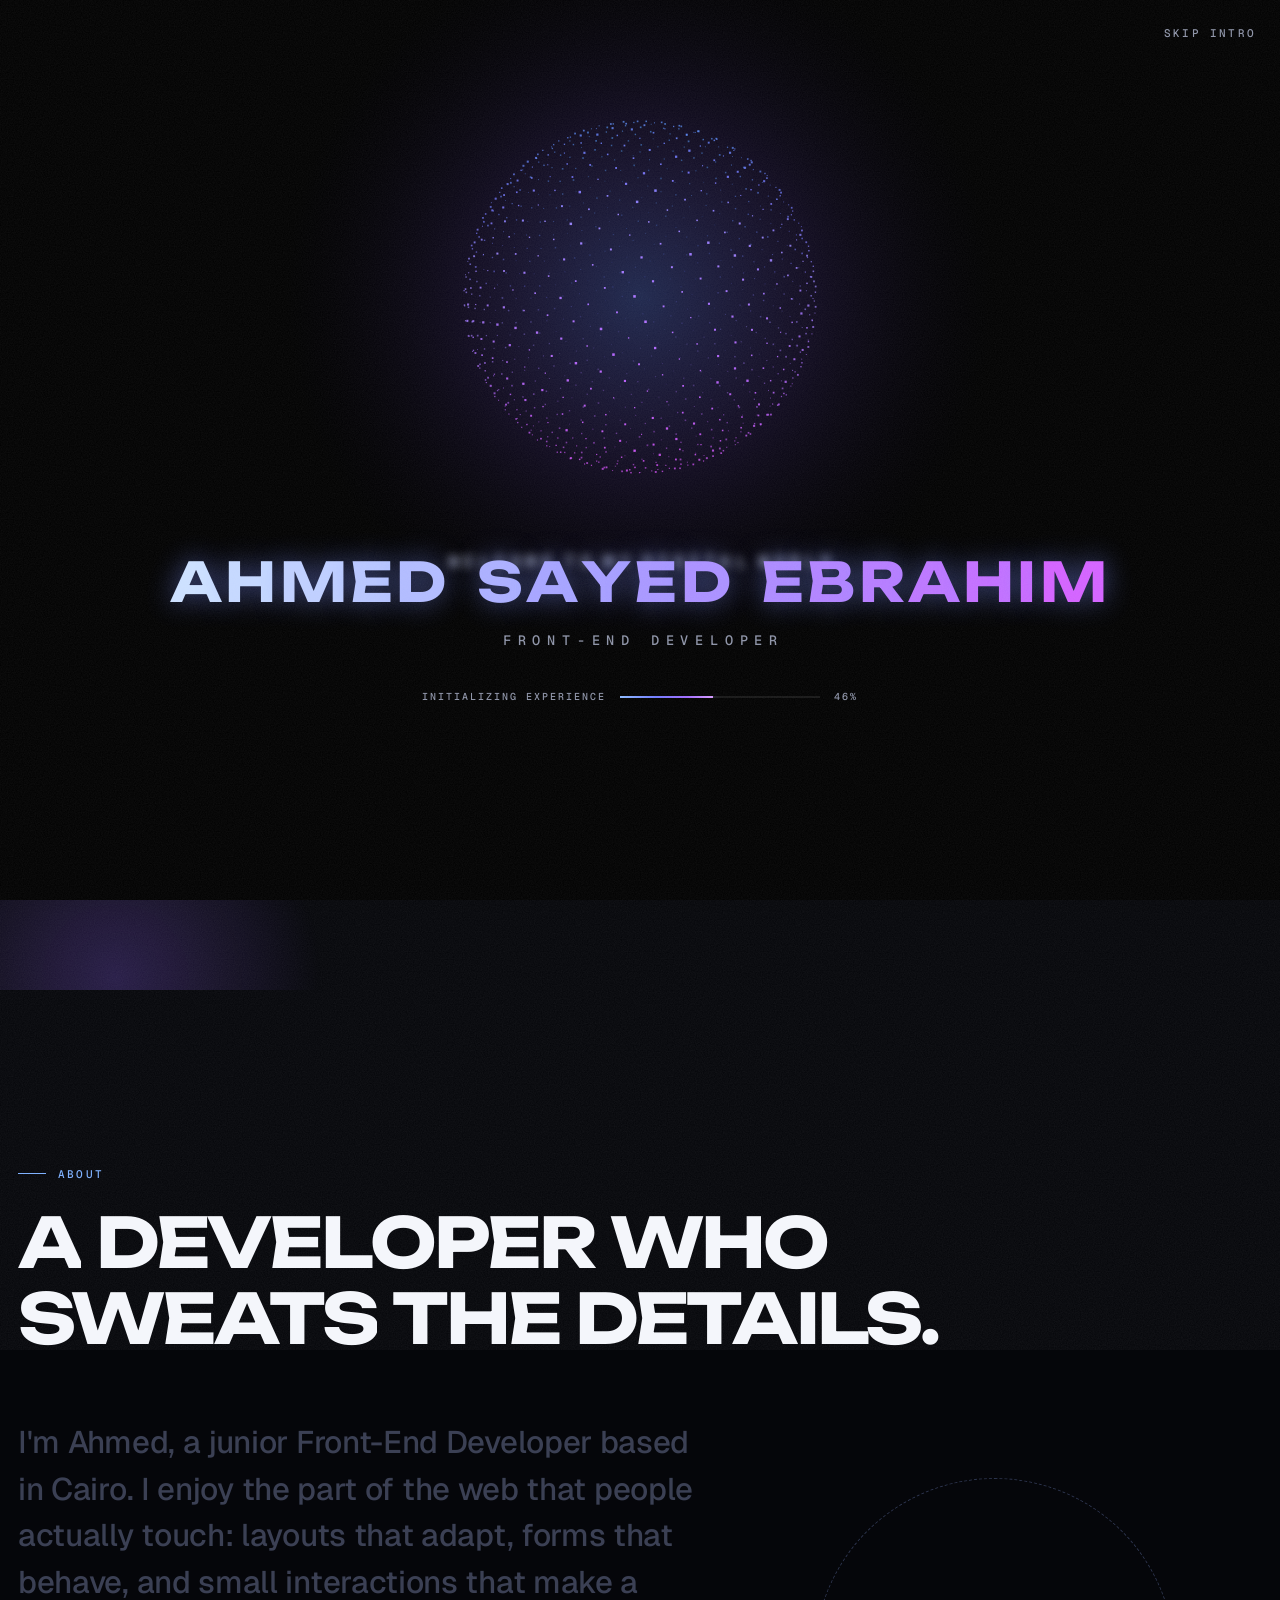
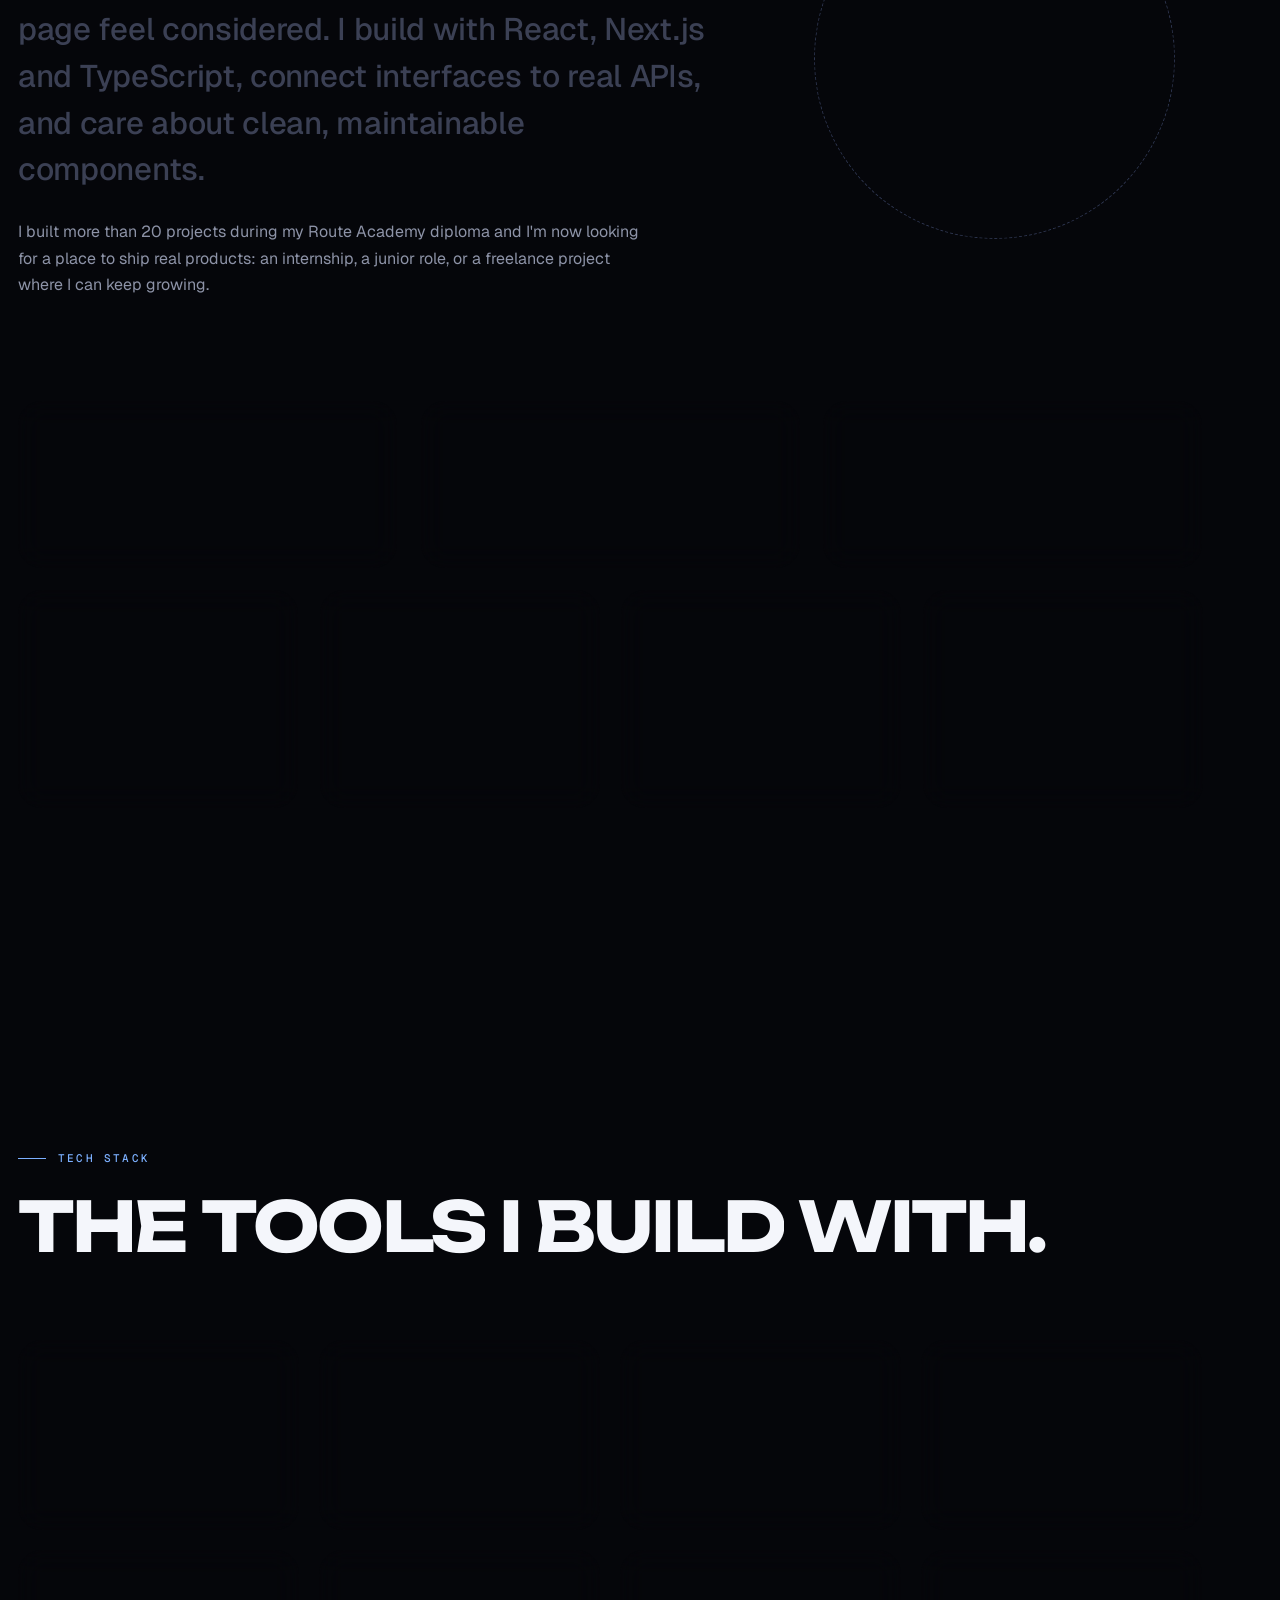
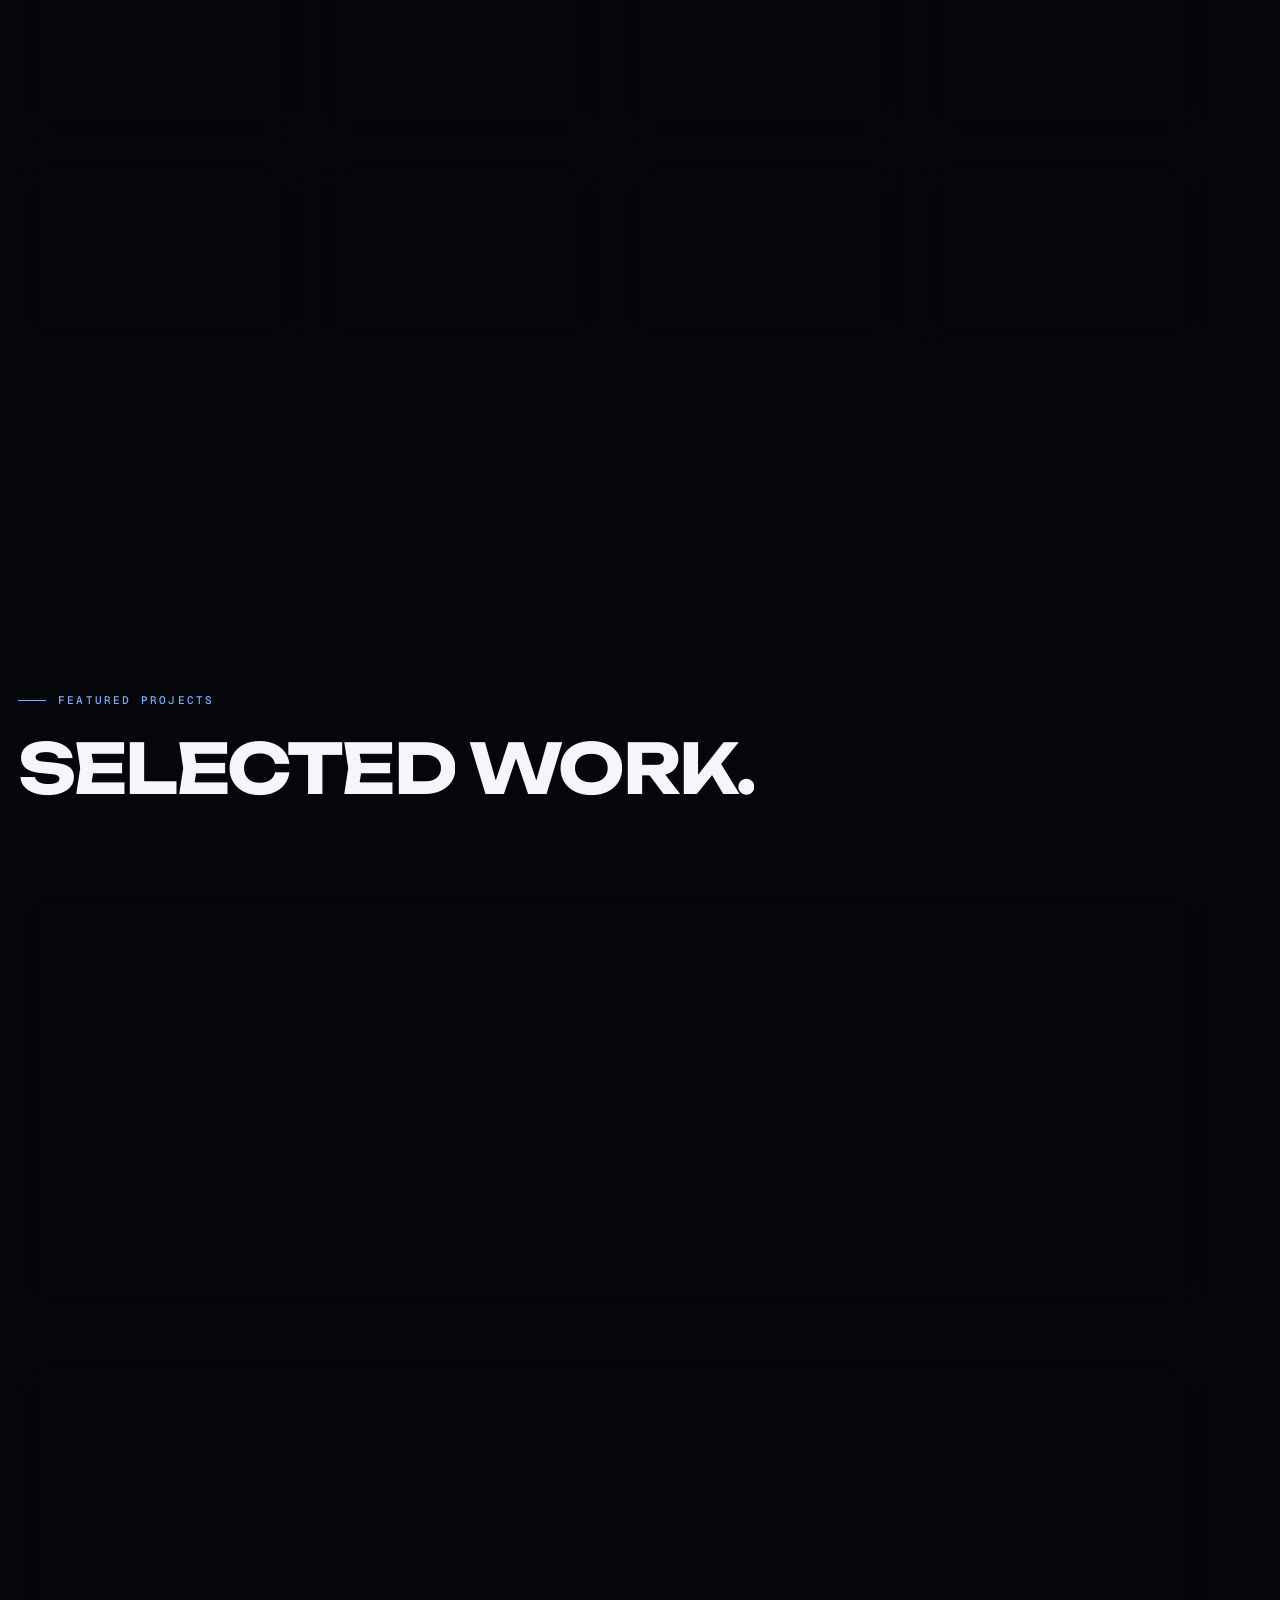
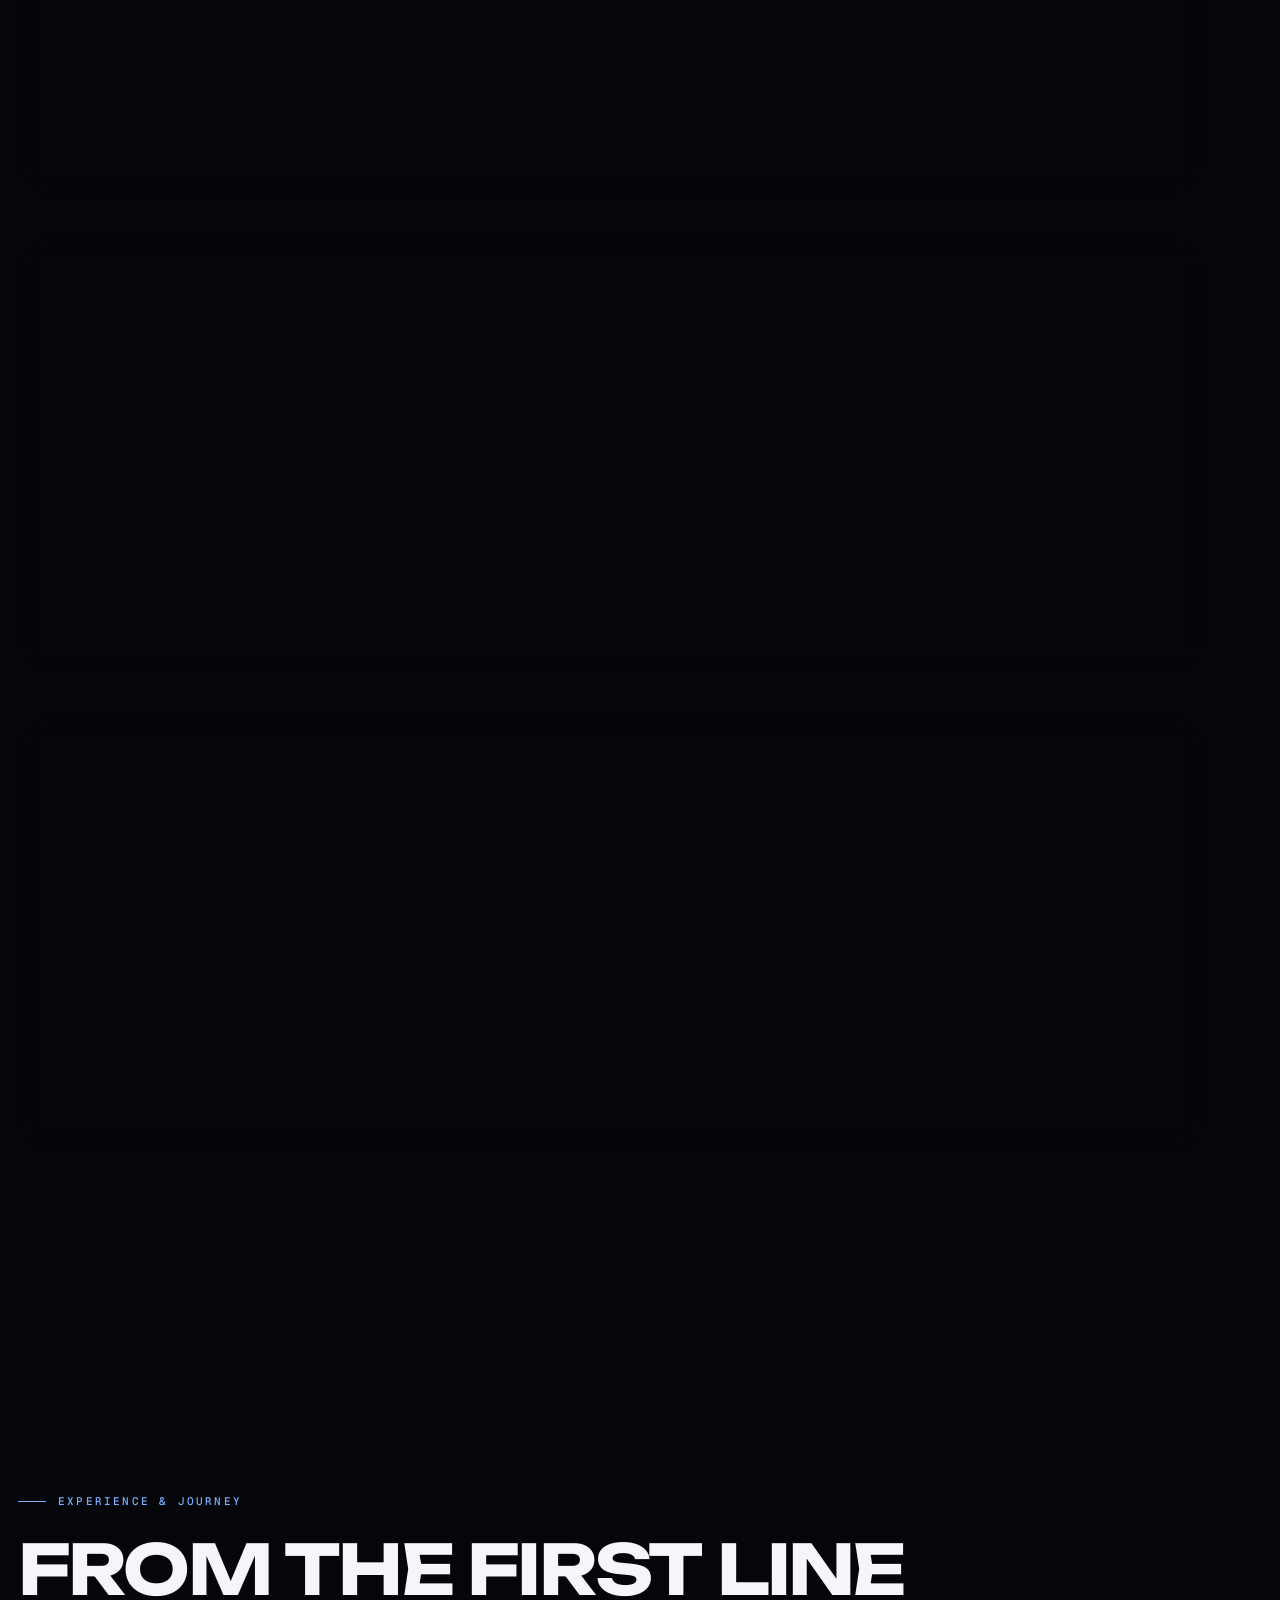
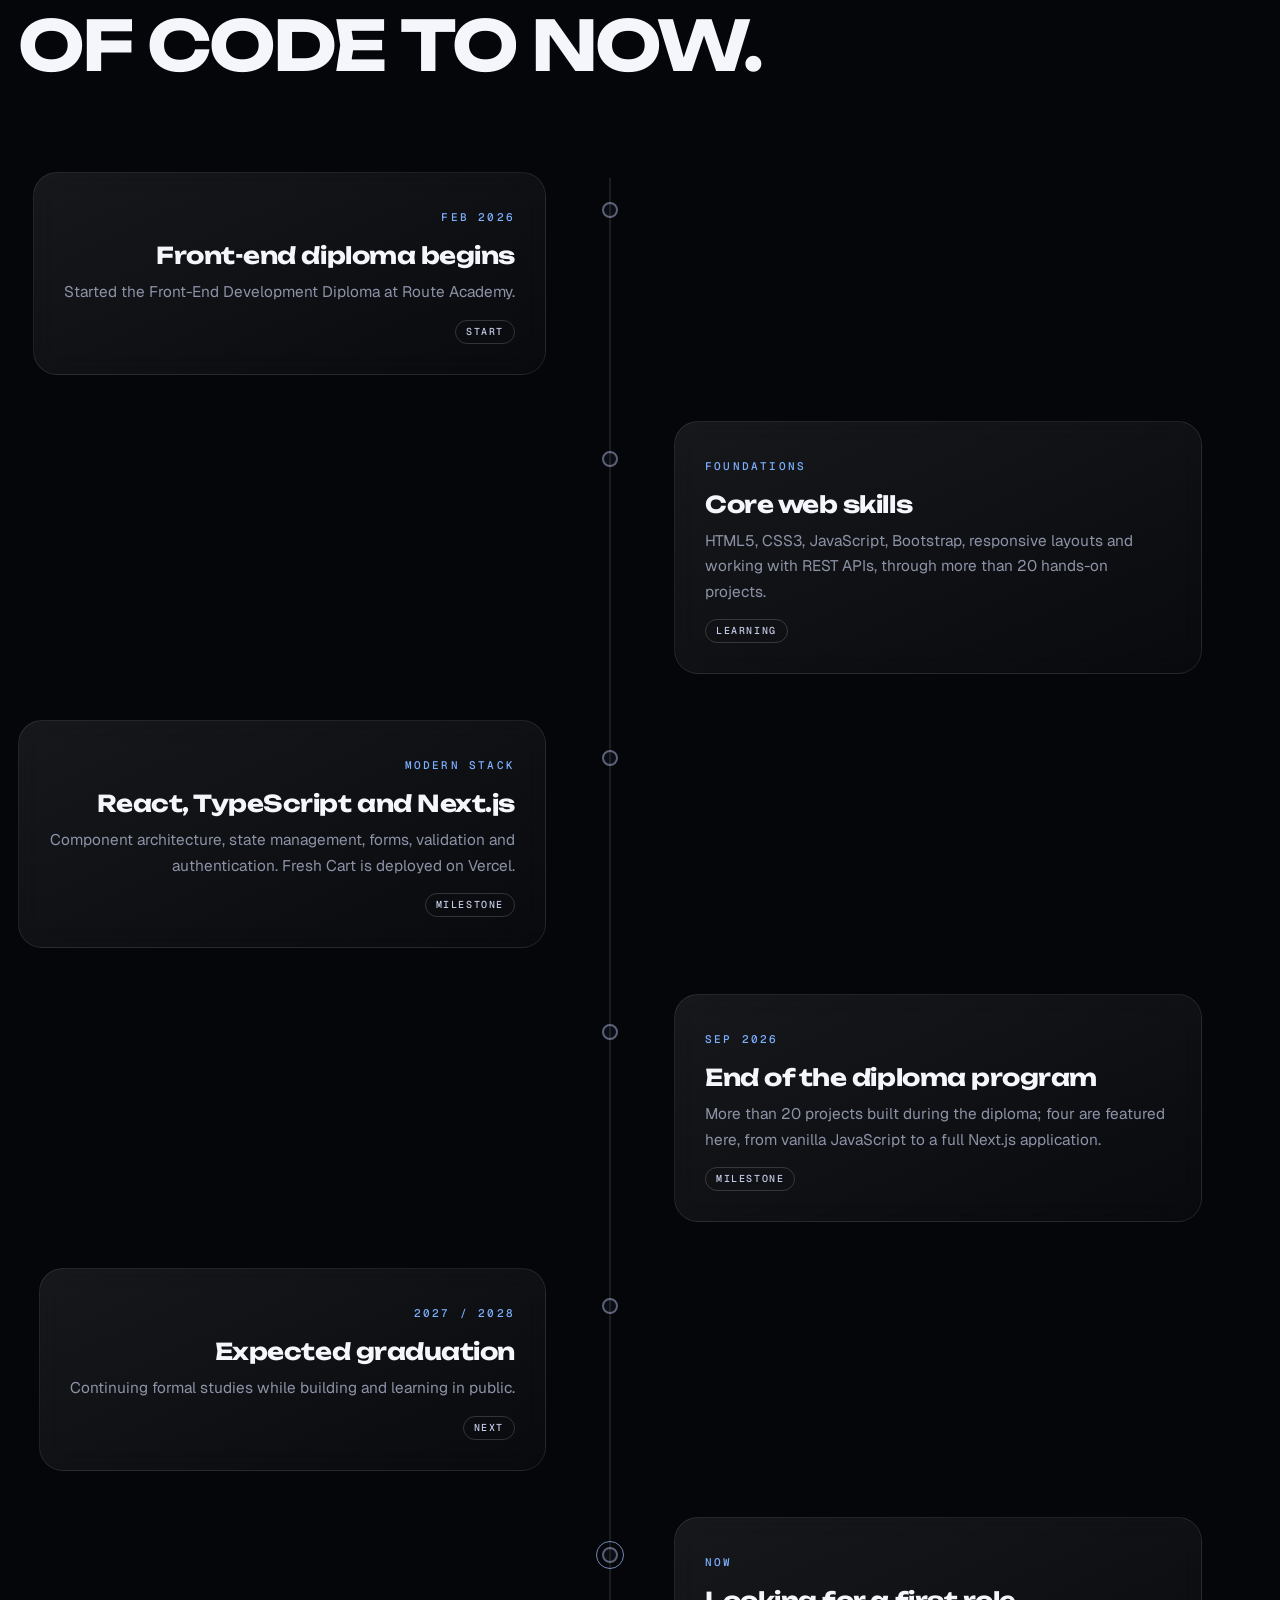
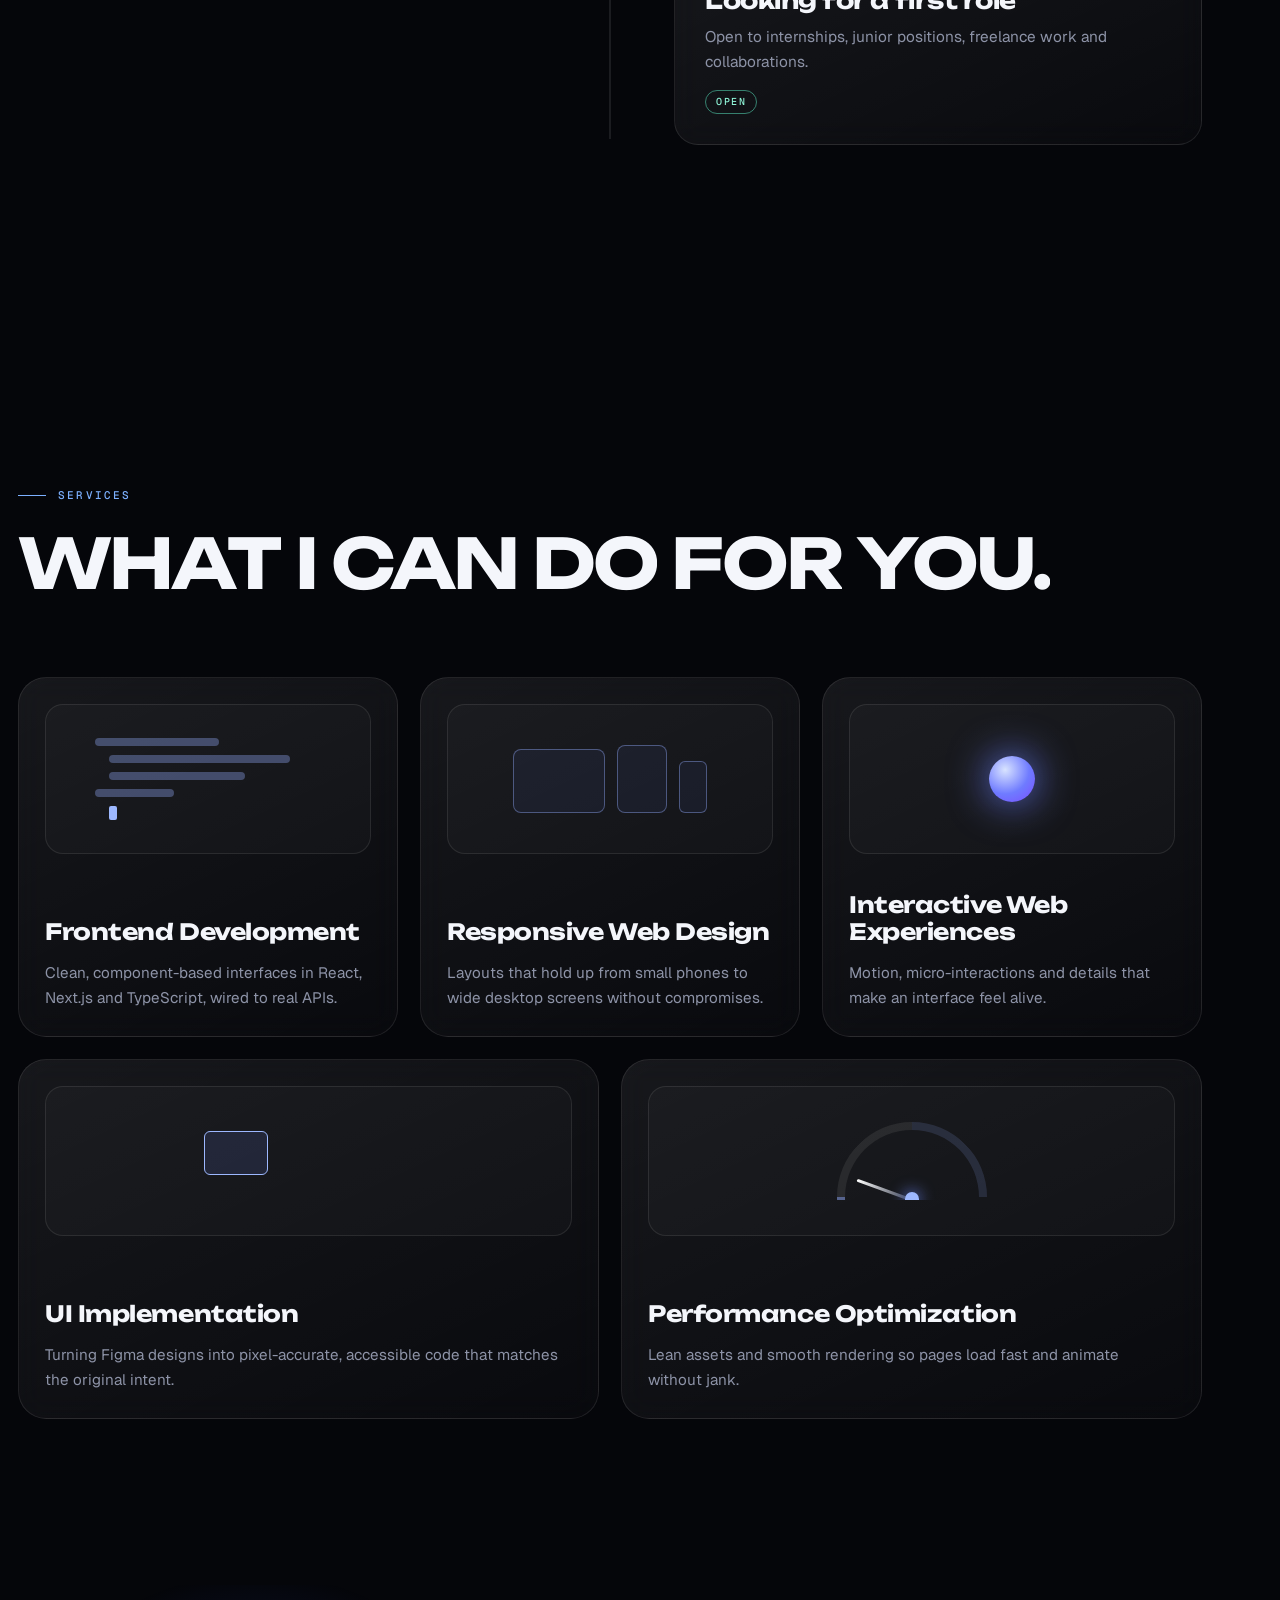
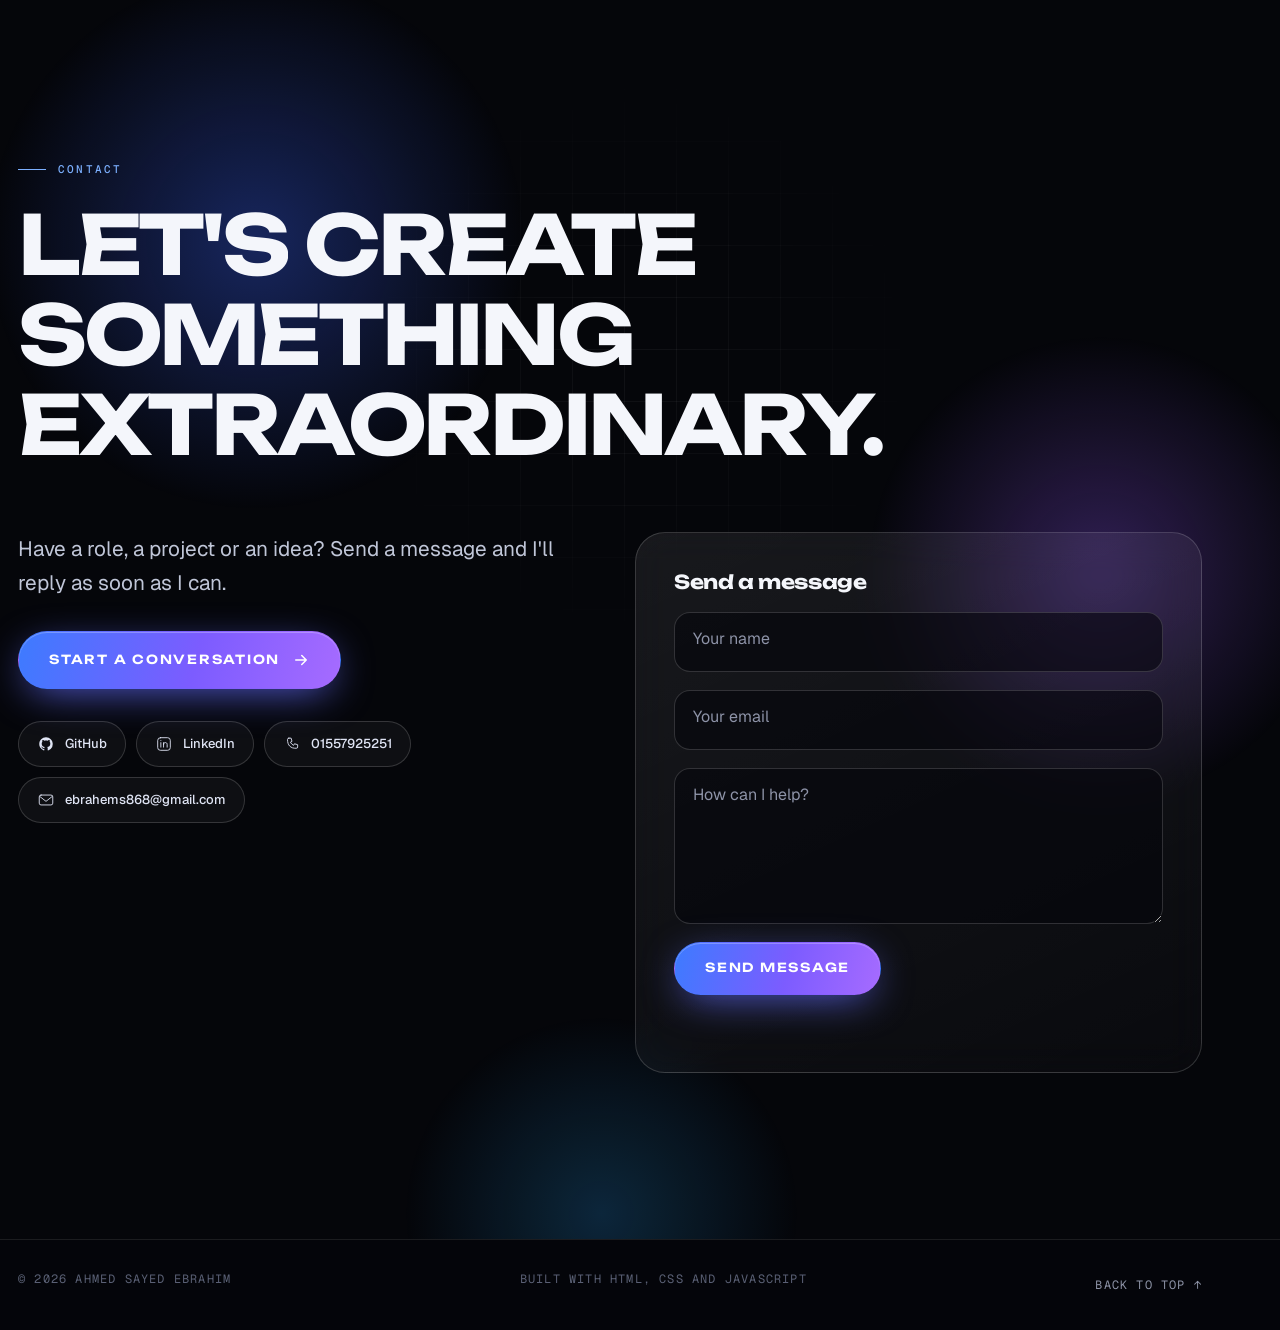
==== commit baf0c473: "Add real project screenshots, demo links, contact details and 20+ projects claim Co-Authored-By: Cla" ====
--- a/index.html
+++ b/index.html
@@ -15,7 +15,7 @@
 <meta name="twitter:card" content="summary">
 <meta name="twitter:title" content="Ahmed Sayed Ebrahim | Front-End Developer">
 <meta name="twitter:description" content="I build digital experiences. React, Next.js and TypeScript, based in Cairo.">
-<script type="application/ld+json">{"@context":"https://schema.org","@type":"Person","name":"Ahmed Sayed Ebrahim","jobTitle":"Front-End Developer","url":"https://ahmed-sayed2007.github.io/portfolio/","address":{"@type":"PostalAddress","addressLocality":"Cairo","addressCountry":"EG"},"alumniOf":"Route Academy","sameAs":["https://github.com/ahmed-sayed2007"],"knowsAbout":["HTML5","CSS3","JavaScript","TypeScript","React","Next.js","Tailwind CSS"]}</script>
+<script type="application/ld+json">{"@context":"https://schema.org","@type":"Person","name":"Ahmed Sayed Ebrahim","jobTitle":"Front-End Developer","url":"https://ahmed-sayed2007.github.io/portfolio/","address":{"@type":"PostalAddress","addressLocality":"Cairo","addressCountry":"EG"},"alumniOf":"Route Academy","email":"ebrahems868@gmail.com","telephone":"+201557925251","sameAs":["https://github.com/ahmed-sayed2007","https://www.linkedin.com/in/ahmed-sayed-717287357/"],"knowsAbout":["HTML5","CSS3","JavaScript","TypeScript","React","Next.js","Tailwind CSS"]}</script>
 <link rel="preconnect" href="https://fonts.googleapis.com">
 <link rel="preconnect" href="https://fonts.gstatic.com" crossorigin>
 <link rel="stylesheet" href="https://fonts.googleapis.com/css2?family=Unbounded:wght@400;600;700;800&family=Geist:wght@400;500;600&family=Geist+Mono:wght@400;500&display=swap">
@@ -124,7 +124,7 @@
     <div class="about-grid">
       <div class="about-copy">
         <p class="lead" data-scrubwords>I'm Ahmed, a junior Front-End Developer based in Cairo. I enjoy the part of the web that people actually touch: layouts that adapt, forms that behave, and small interactions that make a page feel considered. I build with React, Next.js and TypeScript, connect interfaces to real APIs, and care about clean, maintainable components.</p>
-        <p class="sub" data-reveal>I completed my training at Route Academy and I'm now looking for a place to ship real products: an internship, a junior role, or a freelance project where I can keep growing.</p>
+        <p class="sub" data-reveal>I built more than 20 projects during my Route Academy diploma and I'm now looking for a place to ship real products: an internship, a junior role, or a freelance project where I can keep growing.</p>
       </div>
       <div class="cube-wrap" data-reveal="scale" aria-hidden="true">
         <div class="cube" id="cube">
--- a/styles.css
+++ b/styles.css
@@ -211,6 +211,7 @@
 .stats{display:grid;grid-template-columns:repeat(3,minmax(0,1fr));gap:clamp(12px,2vw,24px);margin-top:clamp(60px,8vw,110px)}
 .stat{padding:clamp(18px,2.6vw,34px);border-radius:24px;overflow:hidden}
 .stat b{display:block;font:800 clamp(2rem,5.5vw,4.6rem)/1 var(--display);letter-spacing:-.04em;background:var(--grad);-webkit-background-clip:text;background-clip:text;color:transparent;font-variant-numeric:tabular-nums}
+.stat b[data-suf]::after{content:attr(data-suf)}
 .stat span{display:block;margin-top:12px;font:500 11px/1.5 var(--mono);letter-spacing:.14em;text-transform:uppercase;color:var(--mut)}
 .cards{display:grid;grid-template-columns:repeat(auto-fit,minmax(min(100%,250px),1fr));gap:clamp(12px,2vw,22px);margin-top:clamp(12px,2vw,22px)}
 .card{height:100%;padding:26px;border-radius:24px}
